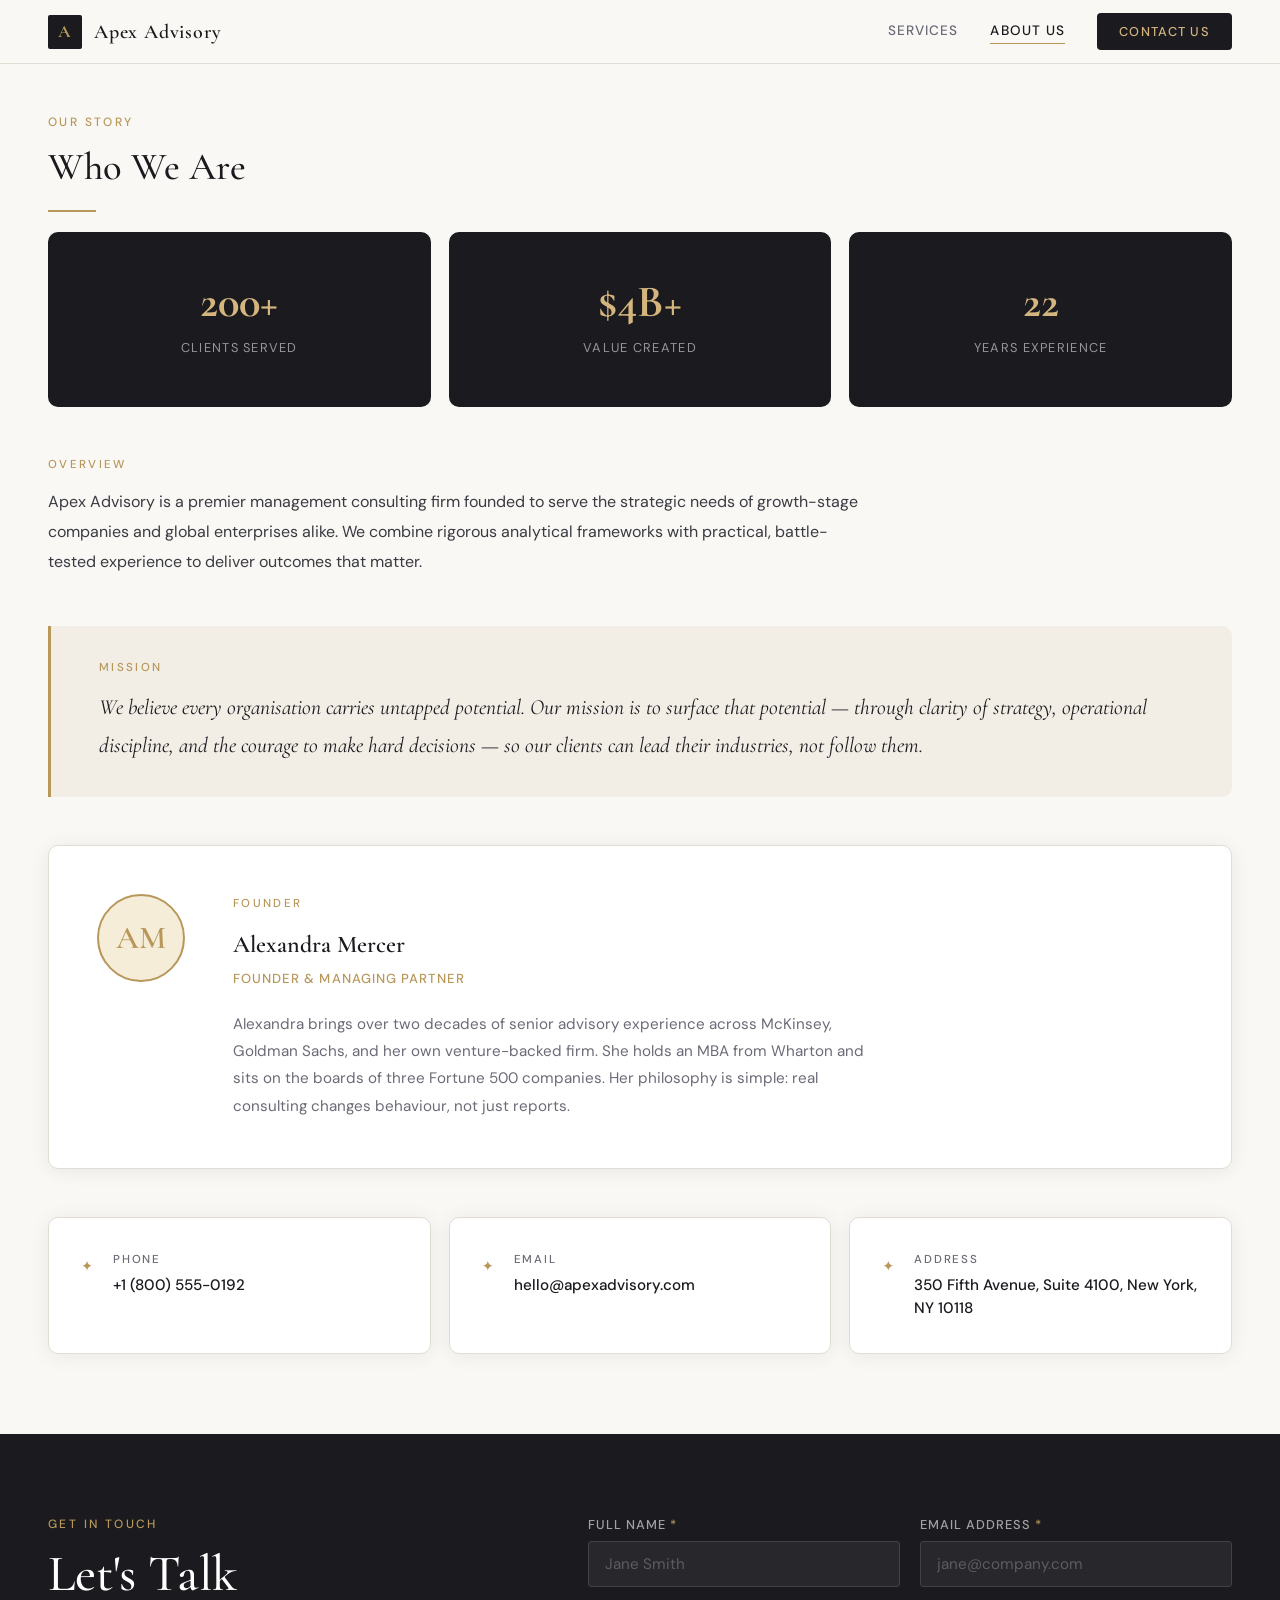
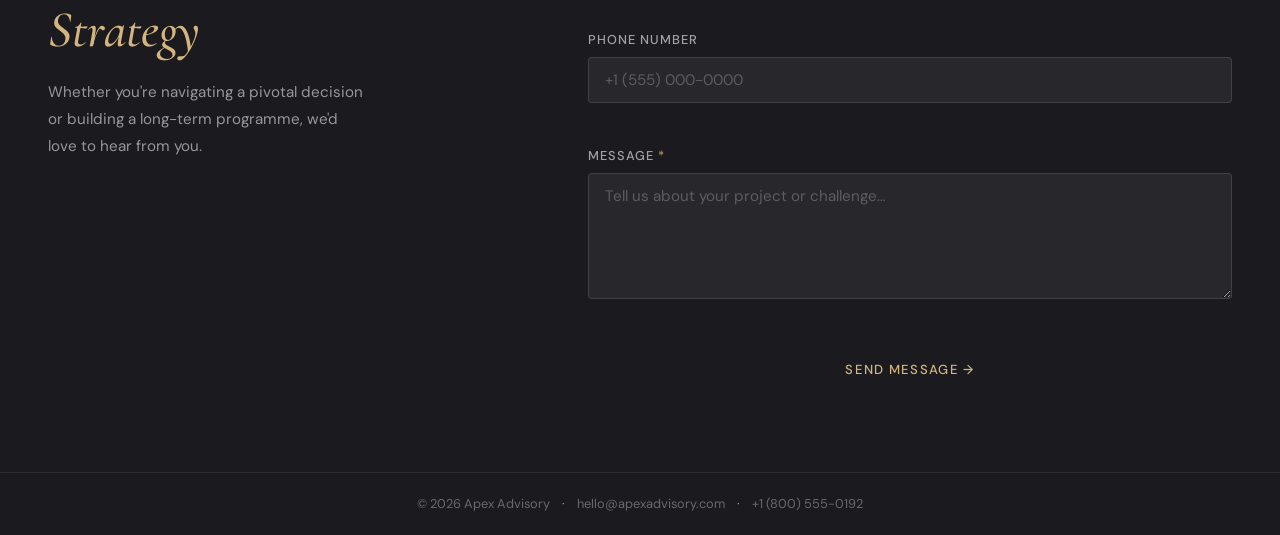
==== about.html @ 6c5d2c7d "Add files via upload" ====
<!DOCTYPE html>
<html lang="en">
<head>
  <meta charset="UTF-8" />
  <meta name="viewport" content="width=device-width, initial-scale=1.0" />
  <title>Apex Advisory — About Us</title>
  <link rel="stylesheet" href="styles.css" />
  <link rel="preconnect" href="https://fonts.googleapis.com" />
  <link href="https://fonts.googleapis.com/css2?family=Cormorant+Garamond:wght@400;500;600;700&family=DM+Sans:wght@300;400;500&display=swap" rel="stylesheet" />
</head>
<body class="page-about">

  <!-- ============================================================
       EDITABLE CONFIG — Keep in sync with index.html config
       ============================================================ -->
  <script>
    const CONFIG = {
      companyName:  "Apex Advisory",
      tagline:      "Strategic Counsel for Ambitious Leaders",
      phone:        "+1 (800) 555-0192",
      email:        "hello@apexadvisory.com",
      address:      "350 Fifth Avenue, Suite 4100, New York, NY 10118",

      about: {
        overviewTitle:   "Who We Are",
        overviewText:    "Apex Advisory is a premier management consulting firm founded to serve the strategic needs of growth-stage companies and global enterprises alike. We combine rigorous analytical frameworks with practical, battle-tested experience to deliver outcomes that matter.",

        missionTitle:    "Our Mission",
        missionText:     "We believe every organisation carries untapped potential. Our mission is to surface that potential — through clarity of strategy, operational discipline, and the courage to make hard decisions — so our clients can lead their industries, not follow them.",

        founderName:     "Alexandra Mercer",
        founderTitle:    "Founder & Managing Partner",
        founderBio:      "Alexandra brings over two decades of senior advisory experience across McKinsey, Goldman Sachs, and her own venture-backed firm. She holds an MBA from Wharton and sits on the boards of three Fortune 500 companies. Her philosophy is simple: real consulting changes behaviour, not just reports.",

        stat1: { value: "200+", label: "Clients Served" },
        stat2: { value: "$4B+", label: "Value Created" },
        stat3: { value: "22",   label: "Years Experience" }
      }
    };
  </script>
  <!-- ============================================================ -->

  <!-- HEADER / NAV -->
  <header class="site-header">
    <div class="header-inner">
      <div class="logo">
        <span class="logo-mark">A</span>
        <span class="logo-name" id="companyName"></span>
      </div>
      <nav class="main-nav">
        <a href="index.html" class="nav-link">Services</a>
        <a href="about.html" class="nav-link active">About Us</a>
        <a href="#contact" class="nav-cta">Contact Us</a>
      </nav>
    </div>
  </header>

  <!-- PAGE HERO -->
  <section class="page-hero">
    <p class="hero-eyebrow">Our Story</p>
    <h1 class="page-hero-headline" id="overviewTitle"></h1>
    <div class="hero-rule"></div>
  </section>

  <!-- OVERVIEW -->
  <section class="about-section">
    <div class="about-inner">

      <!-- Stats Row -->
      <div class="stats-row">
        <div class="stat-card" id="stat1"></div>
        <div class="stat-card" id="stat2"></div>
        <div class="stat-card" id="stat3"></div>
      </div>

      <!-- Overview Text -->
      <div class="about-text-block">
        <p class="section-label">Overview</p>
        <p class="about-body" id="overviewText"></p>
      </div>

      <!-- Mission -->
      <div class="about-text-block mission-block">
        <p class="section-label">Mission</p>
        <blockquote class="mission-quote" id="missionText"></blockquote>
      </div>

      <!-- Founder Card -->
      <div class="founder-card">
        <div class="founder-avatar">
          <span id="founderInitial"></span>
        </div>
        <div class="founder-info">
          <p class="section-label">Founder</p>
          <h3 class="founder-name" id="founderName"></h3>
          <p class="founder-title" id="founderTitle"></p>
          <p class="founder-bio" id="founderBio"></p>
        </div>
      </div>

      <!-- Contact Details -->
      <div class="contact-details-row">
        <div class="contact-detail-item">
          <span class="cd-icon">✦</span>
          <div>
            <p class="cd-label">Phone</p>
            <p class="cd-value" id="detailPhone"></p>
          </div>
        </div>
        <div class="contact-detail-item">
          <span class="cd-icon">✦</span>
          <div>
            <p class="cd-label">Email</p>
            <p class="cd-value" id="detailEmail"></p>
          </div>
        </div>
        <div class="contact-detail-item">
          <span class="cd-icon">✦</span>
          <div>
            <p class="cd-label">Address</p>
            <p class="cd-value" id="detailAddress"></p>
          </div>
        </div>
      </div>

    </div>
  </section>

  <!-- CONTACT FORM -->
  <section class="contact-section" id="contact">
    <div class="contact-inner">
      <div class="contact-left">
        <p class="hero-eyebrow">Get in Touch</p>
        <h2 class="contact-heading">Let's Talk<br /><em>Strategy</em></h2>
        <p class="contact-subtext">Whether you're navigating a pivotal decision or building a long-term programme, we'd love to hear from you.</p>
      </div>

      <div class="contact-right">
        <!-- Success message (hidden until form submit) -->
        <div class="form-success" id="formSuccess" aria-live="polite">
          <span class="success-icon">✓</span>
          <h3>Message Received</h3>
          <p>Thank you for reaching out. A member of our team will be in touch within one business day.</p>
        </div>

        <!-- Contact Form -->
        <form class="contact-form" id="contactForm" novalidate>
          <div class="form-row">
            <div class="form-group">
              <label for="fname">Full Name <span class="req">*</span></label>
              <input type="text" id="fname" name="name" placeholder="Jane Smith" autocomplete="name" />
              <span class="field-error" id="err-name"></span>
            </div>
            <div class="form-group">
              <label for="femail">Email Address <span class="req">*</span></label>
              <input type="email" id="femail" name="email" placeholder="jane@company.com" autocomplete="email" />
              <span class="field-error" id="err-email"></span>
            </div>
          </div>
          <div class="form-group">
            <label for="fphone">Phone Number</label>
            <input type="tel" id="fphone" name="phone" placeholder="+1 (555) 000-0000" autocomplete="tel" />
            <span class="field-error" id="err-phone"></span>
          </div>
          <div class="form-group">
            <label for="fmessage">Message <span class="req">*</span></label>
            <textarea id="fmessage" name="message" rows="5" placeholder="Tell us about your project or challenge…"></textarea>
            <span class="field-error" id="err-message"></span>
          </div>
          <button type="submit" class="btn-primary btn-full">Send Message →</button>
        </form>
      </div>
    </div>
  </section>

  <!-- FOOTER BAR -->
  <footer class="site-footer">
    <span id="footerName"></span>
    <span class="footer-sep">·</span>
    <a id="footerEmail" href=""></a>
    <span class="footer-sep">·</span>
    <span id="footerPhone"></span>
  </footer>

  <script src="script.js"></script>
</body>
</html>
---- styles.css ----
/* ================================================================
   APEX ADVISORY — styles.css
   Aesthetic: Refined Luxury / Editorial Consulting
   Fonts: Cormorant Garamond (display) + DM Sans (body)
   ================================================================ */

/* ---------------------------------------------------------------
   1. CSS CUSTOM PROPERTIES (Design Tokens)
   --------------------------------------------------------------- */
:root {
  /* Palette */
  --ink:        #1a1a1f;
  --ink-mid:    #3a3a42;
  --ink-soft:   #6b6b78;
  --gold:       #b8975a;
  --gold-light: #d4b57e;
  --gold-pale:  #f5edd8;
  --cream:      #faf8f4;
  --white:      #ffffff;
  --rule:       #e2ddd4;
  --surface:    #f2ede5;

  /* Typography */
  --font-display: 'Cormorant Garamond', Georgia, serif;
  --font-body:    'DM Sans', system-ui, sans-serif;

  /* Spacing */
  --sp-xs:  0.375rem;
  --sp-sm:  0.75rem;
  --sp-md:  1.25rem;
  --sp-lg:  2rem;
  --sp-xl:  3rem;
  --sp-2xl: 5rem;

  /* Layout */
  --max-width: 1320px;
  --header-h:  64px;
  --radius:    4px;
  --radius-lg: 10px;

  /* Shadows */
  --shadow-card: 0 2px 20px rgba(26,26,31,0.07);
  --shadow-hover: 0 8px 40px rgba(26,26,31,0.14);

  /* Transitions */
  --ease: cubic-bezier(0.25, 0.46, 0.45, 0.94);
}

/* ---------------------------------------------------------------
   2. RESET & BASE
   --------------------------------------------------------------- */
*, *::before, *::after { box-sizing: border-box; margin: 0; padding: 0; }

html {
  scroll-behavior: smooth;
  -webkit-font-smoothing: antialiased;
}

body {
  font-family: var(--font-body);
  font-size: 15px;
  line-height: 1.7;
  color: var(--ink);
  background: var(--cream);
  min-height: 100vh;
}

a { text-decoration: none; color: inherit; }
img { max-width: 100%; display: block; }

/* ---------------------------------------------------------------
   3. HEADER & NAVIGATION
   --------------------------------------------------------------- */
.site-header {
  position: sticky;
  top: 0;
  z-index: 100;
  height: var(--header-h);
  background: rgba(250, 248, 244, 0.92);
  backdrop-filter: blur(12px);
  -webkit-backdrop-filter: blur(12px);
  border-bottom: 1px solid var(--rule);
}

.header-inner {
  max-width: var(--max-width);
  margin: 0 auto;
  padding: 0 var(--sp-xl);
  height: 100%;
  display: flex;
  align-items: center;
  justify-content: space-between;
}

/* Logo */
.logo {
  display: flex;
  align-items: center;
  gap: var(--sp-sm);
  cursor: default;
  user-select: none;
}

.logo-mark {
  display: grid;
  place-items: center;
  width: 34px;
  height: 34px;
  background: var(--ink);
  color: var(--gold);
  font-family: var(--font-display);
  font-size: 1.1rem;
  font-weight: 700;
  letter-spacing: 0.02em;
  border-radius: 2px;
  flex-shrink: 0;
}

.logo-name {
  font-family: var(--font-display);
  font-size: 1.25rem;
  font-weight: 600;
  letter-spacing: 0.04em;
  color: var(--ink);
}

/* Nav */
.main-nav {
  display: flex;
  align-items: center;
  gap: var(--sp-lg);
}

.nav-link {
  font-size: 0.85rem;
  font-weight: 500;
  letter-spacing: 0.08em;
  text-transform: uppercase;
  color: var(--ink-soft);
  position: relative;
  padding-bottom: 2px;
  transition: color 0.2s var(--ease);
}

.nav-link::after {
  content: '';
  position: absolute;
  bottom: 0; left: 0;
  width: 0; height: 1px;
  background: var(--gold);
  transition: width 0.25s var(--ease);
}

.nav-link:hover,
.nav-link.active {
  color: var(--ink);
}

.nav-link:hover::after,
.nav-link.active::after {
  width: 100%;
}

.nav-cta {
  display: inline-block;
  padding: 8px 22px;
  background: var(--ink);
  color: var(--gold-light);
  font-size: 0.8rem;
  font-weight: 500;
  letter-spacing: 0.1em;
  text-transform: uppercase;
  border-radius: var(--radius);
  transition: background 0.2s var(--ease), color 0.2s var(--ease);
}

.nav-cta:hover {
  background: var(--gold);
  color: var(--ink);
}

/* ---------------------------------------------------------------
   4. HERO STRIP (both pages)
   --------------------------------------------------------------- */
.hero-strip,
.page-hero {
  max-width: var(--max-width);
  margin: 0 auto;
  padding: var(--sp-xl) var(--sp-xl) var(--sp-md);
}

.hero-eyebrow {
  font-size: 0.75rem;
  font-weight: 500;
  letter-spacing: 0.2em;
  text-transform: uppercase;
  color: var(--gold);
  margin-bottom: var(--sp-sm);
}

.hero-headline,
.page-hero-headline {
  font-family: var(--font-display);
  font-size: clamp(1.8rem, 3vw, 2.8rem);
  font-weight: 500;
  line-height: 1.2;
  color: var(--ink);
  max-width: 660px;
}

.hero-rule {
  width: 48px;
  height: 2px;
  background: var(--gold);
  margin-top: var(--sp-md);
}

/* ---------------------------------------------------------------
   5. SERVICES GRID (index.html)
   --------------------------------------------------------------- */
.services-section {
  max-width: var(--max-width);
  margin: 0 auto;
  padding: 0 var(--sp-xl) var(--sp-xl);
}

.services-grid {
  display: grid;
  grid-template-columns: repeat(3, 1fr);
  gap: 18px;
}

/* Service Card */
.service-card {
  background: var(--white);
  border: 1px solid var(--rule);
  border-radius: var(--radius-lg);
  padding: var(--sp-lg) var(--sp-lg) var(--sp-md);
  display: flex;
  flex-direction: column;
  gap: var(--sp-sm);
  box-shadow: var(--shadow-card);
  transition: transform 0.28s var(--ease), box-shadow 0.28s var(--ease), border-color 0.28s var(--ease);
  position: relative;
  overflow: hidden;
}

/* Gold left accent line */
.service-card::before {
  content: '';
  position: absolute;
  left: 0; top: 0; bottom: 0;
  width: 3px;
  background: var(--gold);
  transform: scaleY(0);
  transform-origin: bottom;
  transition: transform 0.3s var(--ease);
  border-radius: var(--radius-lg) 0 0 var(--radius-lg);
}

.service-card:hover {
  transform: translateY(-4px);
  box-shadow: var(--shadow-hover);
  border-color: var(--gold-pale);
}

.service-card:hover::before {
  transform: scaleY(1);
}

.card-number {
  font-size: 0.7rem;
  font-weight: 500;
  letter-spacing: 0.15em;
  color: var(--gold);
  text-transform: uppercase;
}

.card-title {
  font-family: var(--font-display);
  font-size: 1.3rem;
  font-weight: 600;
  color: var(--ink);
  line-height: 1.3;
}

.card-desc {
  font-size: 0.875rem;
  color: var(--ink-soft);
  line-height: 1.65;
  flex: 1;
}

.card-price {
  font-family: var(--font-display);
  font-size: 1rem;
  font-weight: 600;
  color: var(--gold);
  letter-spacing: 0.02em;
  padding-top: var(--sp-xs);
  border-top: 1px solid var(--rule);
}

.btn-primary {
  display: inline-block;
  padding: 10px 22px;
  background: var(--ink);
  color: var(--gold-light);
  font-family: var(--font-body);
  font-size: 0.78rem;
  font-weight: 500;
  letter-spacing: 0.1em;
  text-transform: uppercase;
  border: none;
  border-radius: var(--radius);
  cursor: pointer;
  transition: background 0.2s var(--ease), color 0.2s var(--ease), transform 0.15s;
  align-self: flex-start;
  margin-top: var(--sp-xs);
  text-align: center;
}

.btn-primary:hover {
  background: var(--gold);
  color: var(--ink);
}

.btn-primary:active {
  transform: scale(0.98);
}

.btn-full {
  align-self: stretch;
  width: 100%;
  padding: 14px 22px;
  font-size: 0.82rem;
}

/* ---------------------------------------------------------------
   6. ABOUT PAGE — Stats Row
   --------------------------------------------------------------- */
.about-section {
  max-width: var(--max-width);
  margin: 0 auto;
  padding: 0 var(--sp-xl) var(--sp-2xl);
}

.about-inner {
  display: flex;
  flex-direction: column;
  gap: var(--sp-xl);
}

.stats-row {
  display: grid;
  grid-template-columns: repeat(3, 1fr);
  gap: 18px;
}

.stat-card {
  background: var(--ink);
  color: var(--white);
  border-radius: var(--radius-lg);
  padding: var(--sp-xl) var(--sp-lg);
  text-align: center;
}

.stat-value {
  font-family: var(--font-display);
  font-size: 2.8rem;
  font-weight: 700;
  color: var(--gold-light);
  line-height: 1;
  display: block;
}

.stat-label {
  font-size: 0.8rem;
  font-weight: 400;
  letter-spacing: 0.1em;
  text-transform: uppercase;
  color: rgba(255,255,255,0.55);
  margin-top: var(--sp-sm);
  display: block;
}

/* ---------------------------------------------------------------
   7. ABOUT PAGE — Text Blocks
   --------------------------------------------------------------- */
.section-label {
  font-size: 0.72rem;
  font-weight: 500;
  letter-spacing: 0.2em;
  text-transform: uppercase;
  color: var(--gold);
  margin-bottom: var(--sp-sm);
}

.about-text-block {
  max-width: 820px;
}

.about-body {
  font-size: 1rem;
  color: var(--ink-mid);
  line-height: 1.9;
}

.mission-block {
  background: var(--surface);
  border-left: 3px solid var(--gold);
  padding: var(--sp-lg) var(--sp-xl);
  border-radius: 0 var(--radius-lg) var(--radius-lg) 0;
  max-width: 100%;
}

.mission-quote {
  font-family: var(--font-display);
  font-size: 1.35rem;
  font-weight: 400;
  font-style: italic;
  color: var(--ink);
  line-height: 1.75;
}

/* ---------------------------------------------------------------
   8. FOUNDER CARD
   --------------------------------------------------------------- */
.founder-card {
  display: flex;
  gap: var(--sp-xl);
  align-items: flex-start;
  background: var(--white);
  border: 1px solid var(--rule);
  border-radius: var(--radius-lg);
  padding: var(--sp-xl);
  box-shadow: var(--shadow-card);
}

.founder-avatar {
  flex-shrink: 0;
  width: 88px;
  height: 88px;
  background: var(--gold-pale);
  border: 2px solid var(--gold);
  border-radius: 50%;
  display: grid;
  place-items: center;
  font-family: var(--font-display);
  font-size: 2rem;
  font-weight: 600;
  color: var(--gold);
}

.founder-name {
  font-family: var(--font-display);
  font-size: 1.5rem;
  font-weight: 600;
  color: var(--ink);
  margin-bottom: 2px;
}

.founder-title {
  font-size: 0.82rem;
  font-weight: 500;
  letter-spacing: 0.08em;
  text-transform: uppercase;
  color: var(--gold);
  margin-bottom: var(--sp-md);
}

.founder-bio {
  font-size: 0.95rem;
  color: var(--ink-soft);
  line-height: 1.8;
  max-width: 640px;
}

/* ---------------------------------------------------------------
   9. CONTACT DETAILS ROW
   --------------------------------------------------------------- */
.contact-details-row {
  display: grid;
  grid-template-columns: repeat(3, 1fr);
  gap: 18px;
}

.contact-detail-item {
  display: flex;
  align-items: flex-start;
  gap: var(--sp-md);
  background: var(--white);
  border: 1px solid var(--rule);
  border-radius: var(--radius-lg);
  padding: var(--sp-lg);
  box-shadow: var(--shadow-card);
}

.cd-icon {
  font-size: 0.9rem;
  color: var(--gold);
  margin-top: 4px;
  flex-shrink: 0;
}

.cd-label {
  font-size: 0.72rem;
  font-weight: 500;
  letter-spacing: 0.15em;
  text-transform: uppercase;
  color: var(--ink-soft);
  margin-bottom: 4px;
}

.cd-value {
  font-size: 0.95rem;
  font-weight: 500;
  color: var(--ink);
  line-height: 1.55;
}

/* ---------------------------------------------------------------
   10. CONTACT FORM SECTION
   --------------------------------------------------------------- */
.contact-section {
  background: var(--ink);
  padding: var(--sp-2xl) 0;
}

.contact-inner {
  max-width: var(--max-width);
  margin: 0 auto;
  padding: 0 var(--sp-xl);
  display: grid;
  grid-template-columns: 1fr 1.4fr;
  gap: var(--sp-2xl);
  align-items: start;
}

/* Left column */
.contact-left .hero-eyebrow {
  color: var(--gold);
}

.contact-heading {
  font-family: var(--font-display);
  font-size: clamp(2.2rem, 4vw, 3.5rem);
  font-weight: 500;
  color: var(--white);
  line-height: 1.1;
  margin: var(--sp-sm) 0 var(--sp-md);
}

.contact-heading em {
  color: var(--gold-light);
  font-style: italic;
}

.contact-subtext {
  font-size: 0.95rem;
  color: rgba(255,255,255,0.55);
  line-height: 1.8;
  max-width: 320px;
}

/* Form */
.contact-form {
  display: flex;
  flex-direction: column;
  gap: var(--sp-md);
}

.form-row {
  display: grid;
  grid-template-columns: 1fr 1fr;
  gap: var(--sp-md);
}

.form-group {
  display: flex;
  flex-direction: column;
  gap: 6px;
}

.form-group label {
  font-size: 0.8rem;
  font-weight: 500;
  letter-spacing: 0.08em;
  text-transform: uppercase;
  color: rgba(255,255,255,0.6);
}

.req { color: var(--gold); }

.form-group input,
.form-group textarea {
  background: rgba(255,255,255,0.06);
  border: 1px solid rgba(255,255,255,0.12);
  border-radius: var(--radius);
  padding: 12px 16px;
  color: var(--white);
  font-family: var(--font-body);
  font-size: 0.95rem;
  transition: border-color 0.2s var(--ease), background 0.2s;
  outline: none;
  resize: vertical;
}

.form-group input::placeholder,
.form-group textarea::placeholder {
  color: rgba(255,255,255,0.25);
}

.form-group input:focus,
.form-group textarea:focus {
  border-color: var(--gold);
  background: rgba(255,255,255,0.09);
}

/* Validation error state */
.form-group input.invalid,
.form-group textarea.invalid {
  border-color: #e87065;
}

.field-error {
  font-size: 0.78rem;
  color: #e87065;
  min-height: 16px;
  display: block;
}

/* Success message */
.form-success {
  display: none;
  flex-direction: column;
  align-items: center;
  justify-content: center;
  text-align: center;
  background: rgba(184, 151, 90, 0.1);
  border: 1px solid var(--gold);
  border-radius: var(--radius-lg);
  padding: var(--sp-2xl) var(--sp-xl);
  color: var(--white);
  gap: var(--sp-sm);
  min-height: 320px;
}

.form-success.visible {
  display: flex;
  animation: fadeInUp 0.45s var(--ease) both;
}

.success-icon {
  display: grid;
  place-items: center;
  width: 56px;
  height: 56px;
  border-radius: 50%;
  background: var(--gold);
  color: var(--ink);
  font-size: 1.4rem;
  font-weight: 700;
  margin-bottom: var(--sp-sm);
}

.form-success h3 {
  font-family: var(--font-display);
  font-size: 1.6rem;
  font-weight: 600;
  color: var(--gold-light);
}

.form-success p {
  font-size: 0.9rem;
  color: rgba(255,255,255,0.6);
  max-width: 280px;
  line-height: 1.7;
}

/* ---------------------------------------------------------------
   11. FOOTER
   --------------------------------------------------------------- */
.site-footer {
  border-top: 1px solid var(--rule);
  padding: var(--sp-md) var(--sp-xl);
  display: flex;
  align-items: center;
  justify-content: center;
  gap: var(--sp-sm);
  font-size: 0.8rem;
  color: var(--ink-soft);
  background: var(--cream);
}

/* Dark footer on about page (follows contact section) */
.page-about .site-footer {
  background: var(--ink);
  border-color: rgba(255,255,255,0.08);
  color: rgba(255,255,255,0.35);
}

.page-about .site-footer a { color: rgba(255,255,255,0.35); }

.footer-sep { color: var(--gold); }

.site-footer a:hover { color: var(--gold); }

/* ---------------------------------------------------------------
   12. ANIMATIONS
   --------------------------------------------------------------- */
@keyframes fadeInUp {
  from { opacity: 0; transform: translateY(16px); }
  to   { opacity: 1; transform: translateY(0); }
}

.service-card {
  animation: fadeInUp 0.5s var(--ease) both;
}

/* Stagger cards */
.service-card:nth-child(1)  { animation-delay: 0.05s; }
.service-card:nth-child(2)  { animation-delay: 0.10s; }
.service-card:nth-child(3)  { animation-delay: 0.15s; }
.service-card:nth-child(4)  { animation-delay: 0.20s; }
.service-card:nth-child(5)  { animation-delay: 0.25s; }
.service-card:nth-child(6)  { animation-delay: 0.30s; }
.service-card:nth-child(7)  { animation-delay: 0.35s; }
.service-card:nth-child(8)  { animation-delay: 0.40s; }
.service-card:nth-child(9)  { animation-delay: 0.45s; }

/* ---------------------------------------------------------------
   13. RESPONSIVE
   --------------------------------------------------------------- */
@media (max-width: 1024px) {
  .services-grid { gap: 14px; }
  .service-card { padding: var(--sp-md); }
  .card-title { font-size: 1.15rem; }
}

@media (max-width: 900px) {
  .services-grid { grid-template-columns: 1fr 1fr; }
  .stats-row,
  .contact-details-row { grid-template-columns: 1fr 1fr; }
  .contact-inner { grid-template-columns: 1fr; gap: var(--sp-xl); }
  .contact-subtext { max-width: 100%; }
}

@media (max-width: 640px) {
  :root { --sp-xl: 1.5rem; }

  .header-inner { padding: 0 var(--sp-md); }
  .logo-name { display: none; }

  .main-nav { gap: var(--sp-md); }
  .nav-link { font-size: 0.78rem; }

  .hero-strip,
  .page-hero,
  .services-section,
  .about-section { padding-left: var(--sp-md); padding-right: var(--sp-md); }

  .services-grid { grid-template-columns: 1fr; }
  .stats-row,
  .contact-details-row { grid-template-columns: 1fr; }

  .form-row { grid-template-columns: 1fr; }

  .founder-card { flex-direction: column; }

  .contact-inner { padding-left: var(--sp-md); padding-right: var(--sp-md); }
}
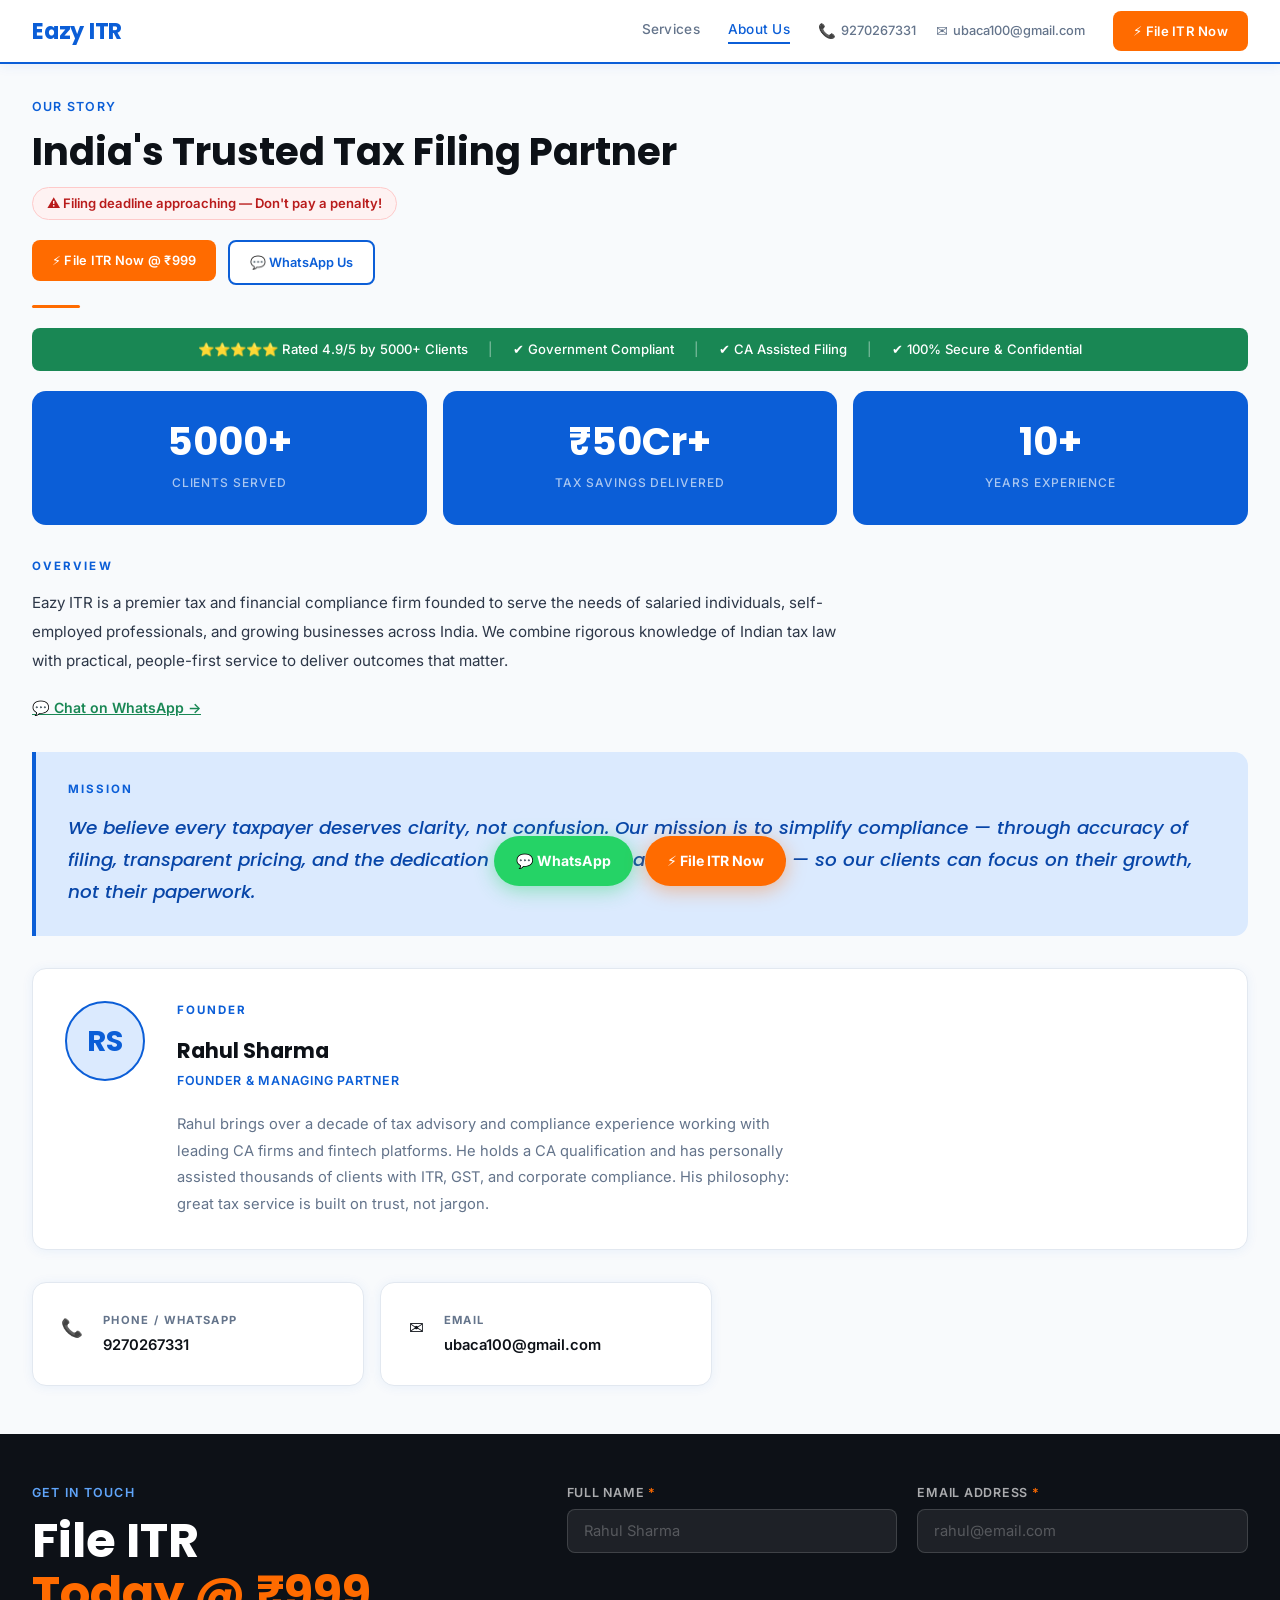
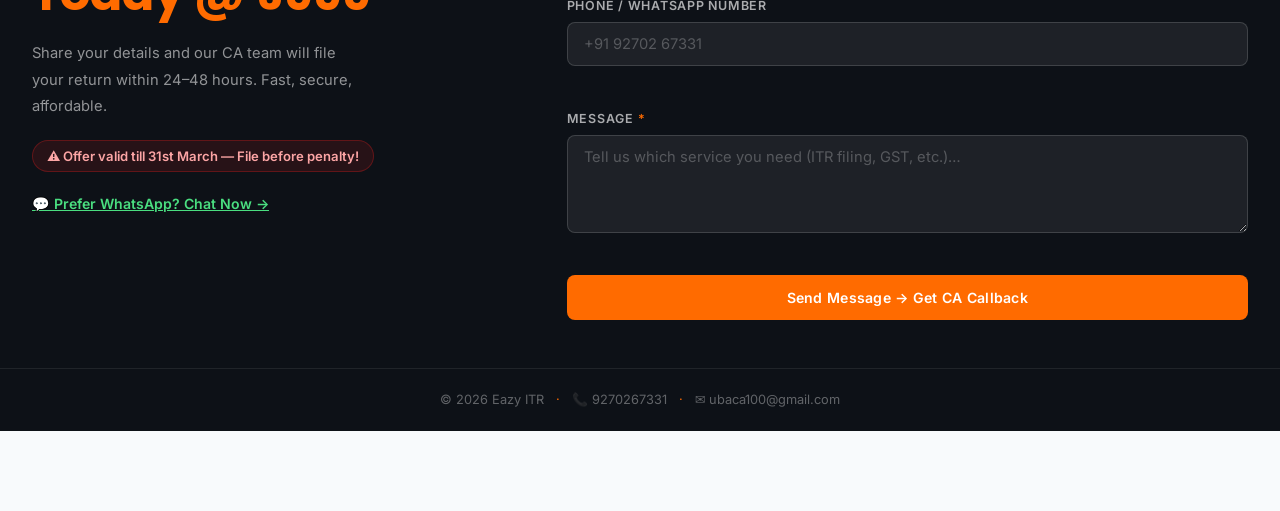
==== commit ab30cf6b: "Add files via upload" ====
--- a/about.html
+++ b/about.html
@@ -3,89 +3,127 @@
 <head>
   <meta charset="UTF-8" />
   <meta name="viewport" content="width=device-width, initial-scale=1.0" />
-  <title>Apex Advisory — About Us</title>
+  <title>About Us | Eazy ITR – CA Assisted ITR Filing India ₹999</title>
+  <meta name="description" content="Eazy ITR is India's trusted CA-assisted tax service. 5000+ clients served, ₹50Cr+ in tax savings. Affordable, fast, and 100% secure ITR filing starting at ₹999." />
+  <link rel="preload" href="https://fonts.googleapis.com/css2?family=Poppins:wght@400;500;600;700&family=Inter:wght@400;500&display=swap" as="style" />
   <link rel="stylesheet" href="styles.css" />
   <link rel="preconnect" href="https://fonts.googleapis.com" />
-  <link href="https://fonts.googleapis.com/css2?family=Cormorant+Garamond:wght@400;500;600;700&family=DM+Sans:wght@300;400;500&display=swap" rel="stylesheet" />
+  <link href="https://fonts.googleapis.com/css2?family=Poppins:wght@400;500;600;700&family=Inter:wght@400;500&display=swap" rel="stylesheet" />
+  <script type="application/ld+json">
+  {
+    "@context": "https://schema.org",
+    "@type": "ProfessionalService",
+    "name": "Eazy ITR",
+    "description": "Online ITR filing and CA-assisted tax services across India",
+    "areaServed": "India",
+    "priceRange": "₹999",
+    "telephone": "+919270267331",
+    "email": "ubaca100@gmail.com"
+  }
+  </script>
 </head>
 <body class="page-about">
 
-  <!-- ============================================================
-       EDITABLE CONFIG — Keep in sync with index.html config
-       ============================================================ -->
   <script>
     const CONFIG = {
-      companyName:  "Apex Advisory",
-      tagline:      "Strategic Counsel for Ambitious Leaders",
-      phone:        "+1 (800) 555-0192",
-      email:        "hello@apexadvisory.com",
-      address:      "350 Fifth Avenue, Suite 4100, New York, NY 10118",
+      companyName: "Eazy ITR",
+      tagline:     "File Your ITR Online in India – ₹999 Only",
+      phone:       "9270267331",
+      email:       "ubaca100@gmail.com",
 
       about: {
-        overviewTitle:   "Who We Are",
-        overviewText:    "Apex Advisory is a premier management consulting firm founded to serve the strategic needs of growth-stage companies and global enterprises alike. We combine rigorous analytical frameworks with practical, battle-tested experience to deliver outcomes that matter.",
-
-        missionTitle:    "Our Mission",
-        missionText:     "We believe every organisation carries untapped potential. Our mission is to surface that potential — through clarity of strategy, operational discipline, and the courage to make hard decisions — so our clients can lead their industries, not follow them.",
-
-        founderName:     "Alexandra Mercer",
-        founderTitle:    "Founder & Managing Partner",
-        founderBio:      "Alexandra brings over two decades of senior advisory experience across McKinsey, Goldman Sachs, and her own venture-backed firm. She holds an MBA from Wharton and sits on the boards of three Fortune 500 companies. Her philosophy is simple: real consulting changes behaviour, not just reports.",
-
-        stat1: { value: "200+", label: "Clients Served" },
-        stat2: { value: "$4B+", label: "Value Created" },
-        stat3: { value: "22",   label: "Years Experience" }
+        overviewTitle: "India's Trusted Tax Filing Partner",
+        overviewText:  "Eazy ITR is a premier tax and financial compliance firm founded to serve the needs of salaried individuals, self-employed professionals, and growing businesses across India. We combine rigorous knowledge of Indian tax law with practical, people-first service to deliver outcomes that matter.",
+
+        missionTitle: "Our Mission",
+        missionText:  "We believe every taxpayer deserves clarity, not confusion. Our mission is to simplify compliance — through accuracy of filing, transparent pricing, and the dedication to make tax season stress-free — so our clients can focus on their growth, not their paperwork.",
+
+        founderName:  "Rahul Sharma",
+        founderTitle: "Founder & Managing Partner",
+        founderBio:   "Rahul brings over a decade of tax advisory and compliance experience working with leading CA firms and fintech platforms. He holds a CA qualification and has personally assisted thousands of clients with ITR, GST, and corporate compliance. His philosophy: great tax service is built on trust, not jargon.",
+
+        stat1: { value: "5000+", label: "Clients Served" },
+        stat2: { value: "₹50Cr+", label: "Tax Savings Delivered" },
+        stat3: { value: "10+",   label: "Years Experience" }
       }
     };
   </script>
-  <!-- ============================================================ -->
-
-  <!-- HEADER / NAV -->
+
+  <!-- MOBILE NAV OVERLAY -->
+  <div class="mobile-nav-overlay" id="mobileNavOverlay">
+    <div class="mobile-nav-panel">
+      <button class="mobile-nav-close" id="mobileNavClose" aria-label="Close menu">✕</button>
+      <a href="index.html" class="mobile-nav-link">Services</a>
+      <a href="about.html" class="mobile-nav-link active">About Us</a>
+      <a href="https://wa.me/919270267331" class="mobile-nav-link green">💬 WhatsApp Us</a>
+      <a href="#contact" class="mobile-nav-link highlight">⚡ File ITR Now</a>
+    </div>
+  </div>
+
   <header class="site-header">
     <div class="header-inner">
       <div class="logo">
-        <span class="logo-mark">A</span>
         <span class="logo-name" id="companyName"></span>
       </div>
       <nav class="main-nav">
         <a href="index.html" class="nav-link">Services</a>
         <a href="about.html" class="nav-link active">About Us</a>
-        <a href="#contact" class="nav-cta">Contact Us</a>
+        <div class="header-contact">
+          <a class="header-contact-item" id="headerPhone" href=""></a>
+          <a class="header-contact-item" id="headerEmail" href=""></a>
+        </div>
+        <a href="#contact" class="nav-cta" aria-label="Contact Us">⚡ File ITR Now</a>
       </nav>
+      <button class="hamburger" id="hamburger" aria-label="Open menu">
+        <span></span><span></span><span></span>
+      </button>
     </div>
   </header>
 
-  <!-- PAGE HERO -->
   <section class="page-hero">
     <p class="hero-eyebrow">Our Story</p>
     <h1 class="page-hero-headline" id="overviewTitle"></h1>
+    <p class="urgency">⚠️ Filing deadline approaching — Don't pay a penalty!</p>
+    <div class="hero-cta">
+      <a href="#contact" class="btn-primary" aria-label="File ITR Now">⚡ File ITR Now @ ₹999</a>
+      <a href="https://wa.me/919270267331" class="btn-secondary" aria-label="Chat on WhatsApp">💬 WhatsApp Us</a>
+    </div>
     <div class="hero-rule"></div>
   </section>
 
-  <!-- OVERVIEW -->
+  <!-- TRUST PROOF STRIP -->
+  <section class="trust-proof" aria-label="Trust signals">
+    <div class="trust-proof-inner">
+      <span>⭐⭐⭐⭐⭐ Rated 4.9/5 by 5000+ Clients</span>
+      <span class="tp-sep">|</span>
+      <span>✔ Government Compliant</span>
+      <span class="tp-sep">|</span>
+      <span>✔ CA Assisted Filing</span>
+      <span class="tp-sep">|</span>
+      <span>✔ 100% Secure & Confidential</span>
+    </div>
+  </section>
+
   <section class="about-section">
     <div class="about-inner">
 
-      <!-- Stats Row -->
       <div class="stats-row">
         <div class="stat-card" id="stat1"></div>
         <div class="stat-card" id="stat2"></div>
         <div class="stat-card" id="stat3"></div>
       </div>
 
-      <!-- Overview Text -->
       <div class="about-text-block">
         <p class="section-label">Overview</p>
         <p class="about-body" id="overviewText"></p>
-      </div>
-
-      <!-- Mission -->
+        <a href="https://wa.me/919270267331" class="whatsapp-inline" aria-label="Chat on WhatsApp">💬 Chat on WhatsApp →</a>
+      </div>
+
       <div class="about-text-block mission-block">
         <p class="section-label">Mission</p>
         <blockquote class="mission-quote" id="missionText"></blockquote>
       </div>
 
-      <!-- Founder Card -->
       <div class="founder-card">
         <div class="founder-avatar">
           <span id="founderInitial"></span>
@@ -98,89 +136,88 @@
         </div>
       </div>
 
-      <!-- Contact Details -->
       <div class="contact-details-row">
         <div class="contact-detail-item">
-          <span class="cd-icon">✦</span>
+          <span class="cd-icon">📞</span>
           <div>
-            <p class="cd-label">Phone</p>
+            <p class="cd-label">Phone / WhatsApp</p>
             <p class="cd-value" id="detailPhone"></p>
           </div>
         </div>
         <div class="contact-detail-item">
-          <span class="cd-icon">✦</span>
+          <span class="cd-icon">✉️</span>
           <div>
             <p class="cd-label">Email</p>
             <p class="cd-value" id="detailEmail"></p>
           </div>
         </div>
-        <div class="contact-detail-item">
-          <span class="cd-icon">✦</span>
-          <div>
-            <p class="cd-label">Address</p>
-            <p class="cd-value" id="detailAddress"></p>
-          </div>
-        </div>
-      </div>
-
-    </div>
-  </section>
-
-  <!-- CONTACT FORM -->
+      </div>
+
+    </div>
+  </section>
+
   <section class="contact-section" id="contact">
     <div class="contact-inner">
       <div class="contact-left">
         <p class="hero-eyebrow">Get in Touch</p>
-        <h2 class="contact-heading">Let's Talk<br /><em>Strategy</em></h2>
-        <p class="contact-subtext">Whether you're navigating a pivotal decision or building a long-term programme, we'd love to hear from you.</p>
+        <h2 class="contact-heading">File ITR<br /><em>Today @ ₹999</em></h2>
+        <p class="contact-subtext">Share your details and our CA team will file your return within 24–48 hours. Fast, secure, affordable.</p>
+        <p class="urgency contact-urgency">⚠️ Offer valid till 31st March — File before penalty!</p>
+        <a href="https://wa.me/919270267331" class="whatsapp-cta-block" aria-label="Chat on WhatsApp">
+          💬 Prefer WhatsApp? Chat Now →
+        </a>
       </div>
 
       <div class="contact-right">
-        <!-- Success message (hidden until form submit) -->
         <div class="form-success" id="formSuccess" aria-live="polite">
           <span class="success-icon">✓</span>
-          <h3>Message Received</h3>
-          <p>Thank you for reaching out. A member of our team will be in touch within one business day.</p>
-        </div>
-
-        <!-- Contact Form -->
+          <h3>Message Received!</h3>
+          <p>Thank you for reaching out. Our CA team will contact you within one business day.</p>
+          <a href="https://wa.me/919270267331" class="cta-whatsapp" style="margin-top:1rem;" aria-label="Chat on WhatsApp">💬 Chat on WhatsApp for faster response</a>
+        </div>
+
         <form class="contact-form" id="contactForm" novalidate>
           <div class="form-row">
             <div class="form-group">
               <label for="fname">Full Name <span class="req">*</span></label>
-              <input type="text" id="fname" name="name" placeholder="Jane Smith" autocomplete="name" />
+              <input type="text" id="fname" name="name" placeholder="Rahul Sharma" autocomplete="name" />
               <span class="field-error" id="err-name"></span>
             </div>
             <div class="form-group">
               <label for="femail">Email Address <span class="req">*</span></label>
-              <input type="email" id="femail" name="email" placeholder="jane@company.com" autocomplete="email" />
+              <input type="email" id="femail" name="email" placeholder="rahul@email.com" autocomplete="email" />
               <span class="field-error" id="err-email"></span>
             </div>
           </div>
           <div class="form-group">
-            <label for="fphone">Phone Number</label>
-            <input type="tel" id="fphone" name="phone" placeholder="+1 (555) 000-0000" autocomplete="tel" />
+            <label for="fphone">Phone / WhatsApp Number</label>
+            <input type="tel" id="fphone" name="phone" placeholder="+91 92702 67331" autocomplete="tel" />
             <span class="field-error" id="err-phone"></span>
           </div>
           <div class="form-group">
             <label for="fmessage">Message <span class="req">*</span></label>
-            <textarea id="fmessage" name="message" rows="5" placeholder="Tell us about your project or challenge…"></textarea>
+            <textarea id="fmessage" name="message" rows="4" placeholder="Tell us which service you need (ITR filing, GST, etc.)…"></textarea>
             <span class="field-error" id="err-message"></span>
           </div>
-          <button type="submit" class="btn-primary btn-full">Send Message →</button>
+          <button type="submit" class="btn-primary btn-full" aria-label="Send Message">Send Message → Get CA Callback</button>
         </form>
       </div>
     </div>
   </section>
 
-  <!-- FOOTER BAR -->
   <footer class="site-footer">
     <span id="footerName"></span>
     <span class="footer-sep">·</span>
-    <a id="footerEmail" href=""></a>
+    <a class="footer-contact-link" id="footerPhone" href=""></a>
     <span class="footer-sep">·</span>
-    <span id="footerPhone"></span>
+    <a class="footer-contact-link" id="footerEmail" href=""></a>
   </footer>
+
+  <!-- STICKY CTA -->
+  <div class="sticky-cta">
+    <a href="https://wa.me/919270267331" class="cta-whatsapp" aria-label="Chat on WhatsApp">💬 WhatsApp</a>
+    <a href="#contact" class="cta-pay" aria-label="File ITR Now">⚡ File ITR Now</a>
+  </div>
 
   <script src="script.js"></script>
 </body>
--- a/styles.css
+++ b/styles.css
@@ -1,49 +1,49 @@
 /* ================================================================
-   APEX ADVISORY — styles.css
-   Aesthetic: Refined Luxury / Editorial Consulting
-   Fonts: Cormorant Garamond (display) + DM Sans (body)
+   EAZY ITR — styles.css
+   Aesthetic: Trust + Speed + Affordability (Indian Market)
+   Fonts: Poppins (display) + Inter (body)
    ================================================================ */
 
 /* ---------------------------------------------------------------
-   1. CSS CUSTOM PROPERTIES (Design Tokens)
+   1. CSS CUSTOM PROPERTIES
    --------------------------------------------------------------- */
 :root {
-  /* Palette */
-  --ink:        #1a1a1f;
-  --ink-mid:    #3a3a42;
-  --ink-soft:   #6b6b78;
-  --gold:       #b8975a;
-  --gold-light: #d4b57e;
-  --gold-pale:  #f5edd8;
-  --cream:      #faf8f4;
+  --ink:        #0d1117;
+  --ink-mid:    #2d3748;
+  --ink-soft:   #64748b;
+  --primary:    #0B5ED7;
+  --primary-dark: #0846a8;
+  --primary-light: #dbeafe;
+  --accent:     #FF6B00;
+  --accent-dark: #d45900;
+  --success:    #198754;
   --white:      #ffffff;
-  --rule:       #e2ddd4;
-  --surface:    #f2ede5;
-
-  /* Typography */
-  --font-display: 'Cormorant Garamond', Georgia, serif;
-  --font-body:    'DM Sans', system-ui, sans-serif;
-
-  /* Spacing */
+  --cream:      #f8fafc;
+  --surface:    #f1f5f9;
+  --rule:       #e2e8f0;
+  --gold:       #0B5ED7;
+  --gold-light: #60a5fa;
+
+  --font-display: 'Poppins', sans-serif;
+  --font-body:    'Inter', system-ui, sans-serif;
+
   --sp-xs:  0.375rem;
   --sp-sm:  0.75rem;
   --sp-md:  1.25rem;
-  --sp-lg:  2rem;
-  --sp-xl:  3rem;
-  --sp-2xl: 5rem;
-
-  /* Layout */
+  --sp-lg:  1.75rem;
+  --sp-xl:  2rem;
+  --sp-2xl: 3rem;
+
   --max-width: 1320px;
   --header-h:  64px;
-  --radius:    4px;
-  --radius-lg: 10px;
-
-  /* Shadows */
-  --shadow-card: 0 2px 20px rgba(26,26,31,0.07);
-  --shadow-hover: 0 8px 40px rgba(26,26,31,0.14);
-
-  /* Transitions */
+  --radius:    8px;
+  --radius-lg: 14px;
+
+  --shadow-card:  0 1px 12px rgba(11,94,215,0.07);
+  --shadow-hover: 0 8px 32px rgba(11,94,215,0.18);
+
   --ease: cubic-bezier(0.25, 0.46, 0.45, 0.94);
+  --transition: all 0.25s ease-in-out;
 }
 
 /* ---------------------------------------------------------------
@@ -51,10 +51,7 @@
    --------------------------------------------------------------- */
 *, *::before, *::after { box-sizing: border-box; margin: 0; padding: 0; }
 
-html {
-  scroll-behavior: smooth;
-  -webkit-font-smoothing: antialiased;
-}
+html { scroll-behavior: smooth; -webkit-font-smoothing: antialiased; }
 
 body {
   font-family: var(--font-body);
@@ -63,9 +60,10 @@
   color: var(--ink);
   background: var(--cream);
   min-height: 100vh;
-}
-
-a { text-decoration: none; color: inherit; }
+  padding-bottom: 80px; /* space for sticky CTA */
+}
+
+a { text-decoration: none; color: inherit; transition: var(--transition); }
 img { max-width: 100%; display: block; }
 
 /* ---------------------------------------------------------------
@@ -76,10 +74,11 @@
   top: 0;
   z-index: 100;
   height: var(--header-h);
-  background: rgba(250, 248, 244, 0.92);
+  background: rgba(255,255,255,0.97);
   backdrop-filter: blur(12px);
   -webkit-backdrop-filter: blur(12px);
-  border-bottom: 1px solid var(--rule);
+  border-bottom: 2px solid var(--primary);
+  box-shadow: 0 2px 12px rgba(11,94,215,0.08);
 }
 
 .header-inner {
@@ -90,52 +89,31 @@
   display: flex;
   align-items: center;
   justify-content: space-between;
-}
-
-/* Logo */
-.logo {
-  display: flex;
-  align-items: center;
-  gap: var(--sp-sm);
-  cursor: default;
-  user-select: none;
-}
-
-.logo-mark {
-  display: grid;
-  place-items: center;
-  width: 34px;
-  height: 34px;
-  background: var(--ink);
-  color: var(--gold);
-  font-family: var(--font-display);
-  font-size: 1.1rem;
-  font-weight: 700;
-  letter-spacing: 0.02em;
-  border-radius: 2px;
-  flex-shrink: 0;
-}
+  gap: var(--sp-md);
+}
+
+.logo { display: flex; align-items: center; cursor: default; user-select: none; }
 
 .logo-name {
   font-family: var(--font-display);
-  font-size: 1.25rem;
-  font-weight: 600;
-  letter-spacing: 0.04em;
-  color: var(--ink);
-}
-
-/* Nav */
+  font-size: 1.4rem;
+  font-weight: 700;
+  letter-spacing: -0.01em;
+  color: var(--primary);
+  white-space: nowrap;
+}
+
 .main-nav {
   display: flex;
   align-items: center;
   gap: var(--sp-lg);
+  flex-wrap: wrap;
 }
 
 .nav-link {
   font-size: 0.85rem;
   font-weight: 500;
-  letter-spacing: 0.08em;
-  text-transform: uppercase;
+  letter-spacing: 0.02em;
   color: var(--ink-soft);
   position: relative;
   padding-bottom: 2px;
@@ -146,41 +124,143 @@
   content: '';
   position: absolute;
   bottom: 0; left: 0;
-  width: 0; height: 1px;
-  background: var(--gold);
-  transition: width 0.25s var(--ease);
+  width: 0; height: 2px;
+  background: var(--primary);
+  transition: width 0.2s var(--ease);
 }
 
 .nav-link:hover,
-.nav-link.active {
-  color: var(--ink);
-}
-
+.nav-link.active { color: var(--primary); }
 .nav-link:hover::after,
-.nav-link.active::after {
-  width: 100%;
-}
+.nav-link.active::after { width: 100%; }
+
+.header-contact {
+  display: flex;
+  align-items: center;
+  gap: var(--sp-md);
+}
+
+.header-contact-item {
+  font-size: 0.8rem;
+  font-weight: 500;
+  color: var(--ink-soft);
+  display: flex;
+  align-items: center;
+  gap: 5px;
+  transition: color 0.2s;
+  white-space: nowrap;
+}
+
+.header-contact-item:hover { color: var(--primary); }
+
+.hc-icon { font-size: 0.9rem; }
 
 .nav-cta {
   display: inline-block;
-  padding: 8px 22px;
+  padding: 9px 20px;
+  background: var(--accent);
+  color: var(--white);
+  font-size: 0.82rem;
+  font-weight: 600;
+  letter-spacing: 0.02em;
+  border-radius: var(--radius);
+  transition: background 0.2s, transform 0.15s;
+  white-space: nowrap;
+}
+
+.nav-cta:hover {
+  background: var(--accent-dark);
+  color: var(--white);
+  transform: scale(1.04);
+}
+
+/* Hamburger */
+.hamburger {
+  display: none;
+  flex-direction: column;
+  gap: 5px;
+  background: none;
+  border: none;
+  cursor: pointer;
+  padding: 6px;
+  border-radius: var(--radius);
+}
+
+.hamburger span {
+  display: block;
+  width: 24px;
+  height: 2px;
   background: var(--ink);
-  color: var(--gold-light);
-  font-size: 0.8rem;
+  border-radius: 2px;
+  transition: var(--transition);
+}
+
+/* Mobile Nav Overlay */
+.mobile-nav-overlay {
+  display: none;
+  position: fixed;
+  inset: 0;
+  background: rgba(0,0,0,0.5);
+  z-index: 200;
+  opacity: 0;
+  transition: opacity 0.25s;
+}
+
+.mobile-nav-overlay.active {
+  display: flex;
+  opacity: 1;
+  align-items: flex-start;
+  justify-content: flex-end;
+}
+
+.mobile-nav-panel {
+  background: var(--white);
+  width: 280px;
+  min-height: 100vh;
+  padding: var(--sp-xl) var(--sp-lg);
+  display: flex;
+  flex-direction: column;
+  gap: var(--sp-sm);
+  box-shadow: -4px 0 24px rgba(0,0,0,0.15);
+}
+
+.mobile-nav-close {
+  background: none;
+  border: none;
+  font-size: 1.2rem;
+  cursor: pointer;
+  align-self: flex-end;
+  color: var(--ink-soft);
+  padding: 4px 8px;
+  margin-bottom: var(--sp-sm);
+}
+
+.mobile-nav-link {
+  font-family: var(--font-display);
+  font-size: 1rem;
   font-weight: 500;
-  letter-spacing: 0.1em;
-  text-transform: uppercase;
+  color: var(--ink);
+  padding: 12px 0;
+  border-bottom: 1px solid var(--rule);
+  display: block;
+}
+
+.mobile-nav-link.active { color: var(--primary); font-weight: 600; }
+
+.mobile-nav-link.green { color: var(--success); }
+
+.mobile-nav-link.highlight {
+  color: var(--white);
+  background: var(--accent);
+  padding: 12px 16px;
   border-radius: var(--radius);
-  transition: background 0.2s var(--ease), color 0.2s var(--ease);
-}
-
-.nav-cta:hover {
-  background: var(--gold);
-  color: var(--ink);
-}
-
-/* ---------------------------------------------------------------
-   4. HERO STRIP (both pages)
+  text-align: center;
+  margin-top: var(--sp-sm);
+  border-bottom: none;
+}
+
+/* ---------------------------------------------------------------
+   4. HERO STRIP
    --------------------------------------------------------------- */
 .hero-strip,
 .page-hero {
@@ -190,33 +270,200 @@
 }
 
 .hero-eyebrow {
-  font-size: 0.75rem;
-  font-weight: 500;
-  letter-spacing: 0.2em;
+  font-size: 0.78rem;
+  font-weight: 600;
+  letter-spacing: 0.1em;
   text-transform: uppercase;
-  color: var(--gold);
+  color: var(--primary);
   margin-bottom: var(--sp-sm);
 }
 
 .hero-headline,
 .page-hero-headline {
   font-family: var(--font-display);
-  font-size: clamp(1.8rem, 3vw, 2.8rem);
-  font-weight: 500;
+  font-size: clamp(1.6rem, 3vw, 2.5rem);
+  font-weight: 700;
   line-height: 1.2;
   color: var(--ink);
-  max-width: 660px;
+  max-width: 700px;
+}
+
+.hero-sub {
+  font-size: 0.95rem;
+  color: var(--ink-soft);
+  margin-top: var(--sp-sm);
+  font-weight: 500;
+}
+
+.urgency {
+  display: inline-block;
+  font-size: 0.82rem;
+  font-weight: 600;
+  color: #b91c1c;
+  background: #fef2f2;
+  border: 1px solid #fecaca;
+  border-radius: 20px;
+  padding: 4px 14px;
+  margin-top: var(--sp-sm);
+}
+
+.hero-cta {
+  display: flex;
+  align-items: center;
+  gap: var(--sp-sm);
+  margin-top: var(--sp-md);
+  flex-wrap: wrap;
 }
 
 .hero-rule {
   width: 48px;
-  height: 2px;
-  background: var(--gold);
+  height: 3px;
+  background: var(--accent);
   margin-top: var(--sp-md);
-}
-
-/* ---------------------------------------------------------------
-   5. SERVICES GRID (index.html)
+  border-radius: 2px;
+}
+
+/* ---------------------------------------------------------------
+   5. TRUST BANNER
+   --------------------------------------------------------------- */
+.trust-banner {
+  max-width: var(--max-width);
+  margin: 0 auto var(--sp-md);
+  padding: 0 var(--sp-xl);
+}
+
+.trust-inner {
+  display: flex;
+  align-items: center;
+  gap: var(--sp-lg);
+  background: var(--primary);
+  border-radius: var(--radius-lg);
+  padding: var(--sp-md) var(--sp-xl);
+  flex-wrap: wrap;
+}
+
+.trust-badge {
+  display: flex;
+  align-items: baseline;
+  gap: 4px;
+  flex-shrink: 0;
+}
+
+.trust-number {
+  font-family: var(--font-display);
+  font-size: 2.2rem;
+  font-weight: 700;
+  color: var(--white);
+  line-height: 1;
+}
+
+.trust-plus {
+  font-family: var(--font-display);
+  font-size: 1.8rem;
+  font-weight: 700;
+  color: var(--white);
+  line-height: 1;
+}
+
+.trust-label {
+  font-size: 0.75rem;
+  font-weight: 500;
+  letter-spacing: 0.1em;
+  text-transform: uppercase;
+  color: rgba(255,255,255,0.7);
+  margin-left: var(--sp-sm);
+  align-self: center;
+}
+
+.trust-divider {
+  width: 1px;
+  height: 36px;
+  background: rgba(255,255,255,0.25);
+  flex-shrink: 0;
+}
+
+.trust-badges-row {
+  display: flex;
+  align-items: center;
+  gap: var(--sp-md);
+  flex-wrap: wrap;
+}
+
+.tbadge {
+  font-size: 0.82rem;
+  font-weight: 500;
+  color: rgba(255,255,255,0.9);
+  white-space: nowrap;
+}
+
+/* ---------------------------------------------------------------
+   6. HOW IT WORKS
+   --------------------------------------------------------------- */
+.how-it-works {
+  max-width: var(--max-width);
+  margin: 0 auto var(--sp-md);
+  padding: var(--sp-md) var(--sp-xl);
+  background: var(--primary-light);
+  border-radius: var(--radius-lg);
+  margin-left: var(--sp-xl);
+  margin-right: var(--sp-xl);
+}
+
+.section-eyebrow {
+  font-size: 0.75rem;
+  font-weight: 700;
+  letter-spacing: 0.12em;
+  text-transform: uppercase;
+  color: var(--primary);
+  margin-bottom: var(--sp-md);
+  text-align: center;
+}
+
+.steps-row {
+  display: flex;
+  align-items: center;
+  justify-content: center;
+  gap: var(--sp-md);
+  flex-wrap: wrap;
+}
+
+.step-item {
+  display: flex;
+  align-items: center;
+  gap: 10px;
+  background: var(--white);
+  border-radius: var(--radius);
+  padding: 10px 18px;
+  box-shadow: var(--shadow-card);
+}
+
+.step-num {
+  display: grid;
+  place-items: center;
+  width: 30px;
+  height: 30px;
+  background: var(--primary);
+  color: var(--white);
+  border-radius: 50%;
+  font-weight: 700;
+  font-size: 0.85rem;
+  flex-shrink: 0;
+}
+
+.step-text {
+  font-size: 0.88rem;
+  font-weight: 600;
+  color: var(--ink);
+}
+
+.step-arrow {
+  font-size: 1.2rem;
+  color: var(--primary);
+  font-weight: 700;
+}
+
+/* ---------------------------------------------------------------
+   7. SERVICES GRID
    --------------------------------------------------------------- */
 .services-section {
   max-width: var(--max-width);
@@ -227,7 +474,7 @@
 .services-grid {
   display: grid;
   grid-template-columns: repeat(3, 1fr);
-  gap: 18px;
+  gap: 16px;
 }
 
 /* Service Card */
@@ -235,109 +482,207 @@
   background: var(--white);
   border: 1px solid var(--rule);
   border-radius: var(--radius-lg);
-  padding: var(--sp-lg) var(--sp-lg) var(--sp-md);
+  padding: var(--sp-lg) var(--sp-md) var(--sp-md);
   display: flex;
   flex-direction: column;
   gap: var(--sp-sm);
   box-shadow: var(--shadow-card);
-  transition: transform 0.28s var(--ease), box-shadow 0.28s var(--ease), border-color 0.28s var(--ease);
+  transition: transform 0.22s var(--ease), box-shadow 0.22s var(--ease), border-color 0.22s;
   position: relative;
   overflow: hidden;
-}
-
-/* Gold left accent line */
-.service-card::before {
-  content: '';
-  position: absolute;
-  left: 0; top: 0; bottom: 0;
-  width: 3px;
-  background: var(--gold);
-  transform: scaleY(0);
-  transform-origin: bottom;
-  transition: transform 0.3s var(--ease);
-  border-radius: var(--radius-lg) 0 0 var(--radius-lg);
 }
 
 .service-card:hover {
   transform: translateY(-4px);
   box-shadow: var(--shadow-hover);
-  border-color: var(--gold-pale);
-}
-
-.service-card:hover::before {
-  transform: scaleY(1);
-}
-
-.card-number {
+  border-color: var(--primary);
+}
+
+.badge-fast {
+  display: inline-block;
   font-size: 0.7rem;
-  font-weight: 500;
-  letter-spacing: 0.15em;
-  color: var(--gold);
-  text-transform: uppercase;
+  font-weight: 600;
+  background: #fff7ed;
+  color: var(--accent);
+  border: 1px solid #fed7aa;
+  border-radius: 20px;
+  padding: 2px 10px;
+  width: fit-content;
 }
 
 .card-title {
   font-family: var(--font-display);
-  font-size: 1.3rem;
-  font-weight: 600;
+  font-size: 1.05rem;
+  font-weight: 700;
   color: var(--ink);
   line-height: 1.3;
 }
 
 .card-desc {
-  font-size: 0.875rem;
+  font-size: 0.83rem;
   color: var(--ink-soft);
   line-height: 1.65;
   flex: 1;
 }
 
+.card-benefits {
+  list-style: none;
+  display: flex;
+  flex-direction: column;
+  gap: 4px;
+  padding: 0;
+}
+
+.card-benefits li {
+  font-size: 0.78rem;
+  font-weight: 500;
+  color: var(--success);
+}
+
+.card-footer {
+  display: flex;
+  align-items: center;
+  justify-content: space-between;
+  padding-top: var(--sp-sm);
+  border-top: 1px solid var(--rule);
+  gap: var(--sp-sm);
+  flex-wrap: wrap;
+}
+
 .card-price {
   font-family: var(--font-display);
-  font-size: 1rem;
-  font-weight: 600;
-  color: var(--gold);
-  letter-spacing: 0.02em;
-  padding-top: var(--sp-xs);
-  border-top: 1px solid var(--rule);
-}
-
+  font-size: 1.15rem;
+  font-weight: 700;
+  color: var(--primary);
+}
+
+/* Buttons */
 .btn-primary {
   display: inline-block;
-  padding: 10px 22px;
-  background: var(--ink);
-  color: var(--gold-light);
+  padding: 10px 20px;
+  background: var(--accent);
+  color: var(--white);
   font-family: var(--font-body);
-  font-size: 0.78rem;
-  font-weight: 500;
-  letter-spacing: 0.1em;
-  text-transform: uppercase;
+  font-size: 0.8rem;
+  font-weight: 600;
+  letter-spacing: 0.02em;
   border: none;
   border-radius: var(--radius);
   cursor: pointer;
-  transition: background 0.2s var(--ease), color 0.2s var(--ease), transform 0.15s;
+  transition: background 0.2s, transform 0.15s, box-shadow 0.2s;
   align-self: flex-start;
-  margin-top: var(--sp-xs);
   text-align: center;
+  white-space: nowrap;
 }
 
 .btn-primary:hover {
-  background: var(--gold);
-  color: var(--ink);
-}
-
-.btn-primary:active {
-  transform: scale(0.98);
+  background: var(--accent-dark);
+  color: var(--white);
+  transform: scale(1.03);
+  box-shadow: 0 4px 16px rgba(255,107,0,0.3);
+}
+
+.btn-primary:active { transform: scale(0.97); }
+
+.btn-secondary {
+  display: inline-block;
+  padding: 10px 20px;
+  background: var(--white);
+  color: var(--primary);
+  font-family: var(--font-body);
+  font-size: 0.8rem;
+  font-weight: 600;
+  border: 2px solid var(--primary);
+  border-radius: var(--radius);
+  cursor: pointer;
+  transition: background 0.2s, color 0.2s, transform 0.15s;
+  text-align: center;
+  white-space: nowrap;
+}
+
+.btn-secondary:hover {
+  background: var(--primary);
+  color: var(--white);
+  transform: scale(1.03);
 }
 
 .btn-full {
   align-self: stretch;
   width: 100%;
   padding: 14px 22px;
+  font-size: 0.88rem;
+}
+
+/* ---------------------------------------------------------------
+   8. TESTIMONIALS
+   --------------------------------------------------------------- */
+.testimonials {
+  max-width: var(--max-width);
+  margin: 0 auto var(--sp-xl);
+  padding: 0 var(--sp-xl);
+}
+
+.testimonials-grid {
+  display: grid;
+  grid-template-columns: repeat(3, 1fr);
+  gap: 16px;
+}
+
+.testimonial-card {
+  background: var(--white);
+  border: 1px solid var(--rule);
+  border-radius: var(--radius-lg);
+  padding: var(--sp-lg);
+  box-shadow: var(--shadow-card);
+}
+
+.t-stars {
+  font-size: 0.9rem;
+  margin-bottom: var(--sp-sm);
+}
+
+.t-text {
+  font-size: 0.88rem;
+  color: var(--ink-mid);
+  line-height: 1.65;
+  font-style: italic;
+  margin-bottom: var(--sp-sm);
+}
+
+.t-author {
+  font-size: 0.78rem;
+  font-weight: 600;
+  color: var(--primary);
+}
+
+/* ---------------------------------------------------------------
+   9. TRUST PROOF STRIP (about page)
+   --------------------------------------------------------------- */
+.trust-proof {
+  max-width: var(--max-width);
+  margin: 0 auto var(--sp-md);
+  padding: 0 var(--sp-xl);
+}
+
+.trust-proof-inner {
+  background: var(--success);
+  color: var(--white);
+  border-radius: var(--radius);
+  padding: 10px var(--sp-lg);
+  display: flex;
+  align-items: center;
+  justify-content: center;
+  gap: var(--sp-md);
   font-size: 0.82rem;
-}
-
-/* ---------------------------------------------------------------
-   6. ABOUT PAGE — Stats Row
+  font-weight: 500;
+  flex-wrap: wrap;
+  text-align: center;
+}
+
+.tp-sep { opacity: 0.4; }
+
+/* ---------------------------------------------------------------
+   10. ABOUT PAGE — Stats + Text
    --------------------------------------------------------------- */
 .about-section {
   max-width: var(--max-width);
@@ -354,61 +699,73 @@
 .stats-row {
   display: grid;
   grid-template-columns: repeat(3, 1fr);
-  gap: 18px;
+  gap: 16px;
 }
 
 .stat-card {
-  background: var(--ink);
+  background: var(--primary);
   color: var(--white);
   border-radius: var(--radius-lg);
   padding: var(--sp-xl) var(--sp-lg);
   text-align: center;
+  transition: transform 0.22s var(--ease), box-shadow 0.22s;
+}
+
+.stat-card:hover {
+  transform: translateY(-3px);
+  box-shadow: var(--shadow-hover);
 }
 
 .stat-value {
   font-family: var(--font-display);
-  font-size: 2.8rem;
-  font-weight: 700;
-  color: var(--gold-light);
+  font-size: 2.4rem;
+  font-weight: 700;
+  color: var(--white);
   line-height: 1;
   display: block;
 }
 
 .stat-label {
-  font-size: 0.8rem;
-  font-weight: 400;
-  letter-spacing: 0.1em;
+  font-size: 0.75rem;
+  font-weight: 500;
+  letter-spacing: 0.08em;
   text-transform: uppercase;
-  color: rgba(255,255,255,0.55);
+  color: rgba(255,255,255,0.65);
   margin-top: var(--sp-sm);
   display: block;
 }
 
-/* ---------------------------------------------------------------
-   7. ABOUT PAGE — Text Blocks
-   --------------------------------------------------------------- */
 .section-label {
   font-size: 0.72rem;
-  font-weight: 500;
-  letter-spacing: 0.2em;
+  font-weight: 700;
+  letter-spacing: 0.18em;
   text-transform: uppercase;
-  color: var(--gold);
+  color: var(--primary);
   margin-bottom: var(--sp-sm);
 }
 
-.about-text-block {
-  max-width: 820px;
-}
+.about-text-block { max-width: 820px; }
 
 .about-body {
-  font-size: 1rem;
+  font-size: 0.95rem;
   color: var(--ink-mid);
   line-height: 1.9;
 }
 
+.whatsapp-inline {
+  display: inline-block;
+  margin-top: var(--sp-md);
+  font-size: 0.88rem;
+  font-weight: 600;
+  color: var(--success);
+  text-decoration: underline;
+}
+
+.whatsapp-inline:hover { color: #145c38; }
+
 .mission-block {
-  background: var(--surface);
-  border-left: 3px solid var(--gold);
+  background: var(--primary-light);
+  border-left: 4px solid var(--primary);
   padding: var(--sp-lg) var(--sp-xl);
   border-radius: 0 var(--radius-lg) var(--radius-lg) 0;
   max-width: 100%;
@@ -416,15 +773,15 @@
 
 .mission-quote {
   font-family: var(--font-display);
-  font-size: 1.35rem;
-  font-weight: 400;
+  font-size: 1.15rem;
+  font-weight: 500;
   font-style: italic;
-  color: var(--ink);
+  color: var(--primary-dark);
   line-height: 1.75;
 }
 
 /* ---------------------------------------------------------------
-   8. FOUNDER CARD
+   11. FOUNDER CARD
    --------------------------------------------------------------- */
 .founder-card {
   display: flex;
@@ -439,50 +796,51 @@
 
 .founder-avatar {
   flex-shrink: 0;
-  width: 88px;
-  height: 88px;
-  background: var(--gold-pale);
-  border: 2px solid var(--gold);
+  width: 80px;
+  height: 80px;
+  background: var(--primary-light);
+  border: 2px solid var(--primary);
   border-radius: 50%;
   display: grid;
   place-items: center;
   font-family: var(--font-display);
-  font-size: 2rem;
-  font-weight: 600;
-  color: var(--gold);
+  font-size: 1.8rem;
+  font-weight: 700;
+  color: var(--primary);
 }
 
 .founder-name {
   font-family: var(--font-display);
-  font-size: 1.5rem;
-  font-weight: 600;
+  font-size: 1.3rem;
+  font-weight: 700;
   color: var(--ink);
   margin-bottom: 2px;
 }
 
 .founder-title {
-  font-size: 0.82rem;
-  font-weight: 500;
-  letter-spacing: 0.08em;
+  font-size: 0.78rem;
+  font-weight: 600;
+  letter-spacing: 0.06em;
   text-transform: uppercase;
-  color: var(--gold);
+  color: var(--primary);
   margin-bottom: var(--sp-md);
 }
 
 .founder-bio {
-  font-size: 0.95rem;
+  font-size: 0.92rem;
   color: var(--ink-soft);
   line-height: 1.8;
   max-width: 640px;
 }
 
 /* ---------------------------------------------------------------
-   9. CONTACT DETAILS ROW
+   12. CONTACT DETAILS ROW
    --------------------------------------------------------------- */
 .contact-details-row {
   display: grid;
-  grid-template-columns: repeat(3, 1fr);
-  gap: 18px;
+  grid-template-columns: repeat(2, 1fr);
+  gap: 16px;
+  max-width: 680px;
 }
 
 .contact-detail-item {
@@ -494,33 +852,34 @@
   border-radius: var(--radius-lg);
   padding: var(--sp-lg);
   box-shadow: var(--shadow-card);
-}
-
-.cd-icon {
-  font-size: 0.9rem;
-  color: var(--gold);
-  margin-top: 4px;
-  flex-shrink: 0;
-}
+  transition: transform 0.2s, box-shadow 0.2s;
+}
+
+.contact-detail-item:hover {
+  transform: translateY(-3px);
+  box-shadow: var(--shadow-hover);
+}
+
+.cd-icon { font-size: 1.1rem; margin-top: 2px; flex-shrink: 0; }
 
 .cd-label {
-  font-size: 0.72rem;
-  font-weight: 500;
-  letter-spacing: 0.15em;
+  font-size: 0.7rem;
+  font-weight: 700;
+  letter-spacing: 0.12em;
   text-transform: uppercase;
   color: var(--ink-soft);
   margin-bottom: 4px;
 }
 
 .cd-value {
-  font-size: 0.95rem;
-  font-weight: 500;
+  font-size: 0.92rem;
+  font-weight: 600;
   color: var(--ink);
-  line-height: 1.55;
-}
-
-/* ---------------------------------------------------------------
-   10. CONTACT FORM SECTION
+  line-height: 1.5;
+}
+
+/* ---------------------------------------------------------------
+   13. CONTACT FORM SECTION
    --------------------------------------------------------------- */
 .contact-section {
   background: var(--ink);
@@ -537,33 +896,46 @@
   align-items: start;
 }
 
-/* Left column */
-.contact-left .hero-eyebrow {
-  color: var(--gold);
-}
+.contact-left .hero-eyebrow { color: var(--gold-light); }
 
 .contact-heading {
   font-family: var(--font-display);
-  font-size: clamp(2.2rem, 4vw, 3.5rem);
-  font-weight: 500;
+  font-size: clamp(2rem, 4vw, 3rem);
+  font-weight: 700;
   color: var(--white);
   line-height: 1.1;
   margin: var(--sp-sm) 0 var(--sp-md);
 }
 
-.contact-heading em {
-  color: var(--gold-light);
-  font-style: italic;
-}
+.contact-heading em { color: var(--accent); font-style: normal; }
 
 .contact-subtext {
-  font-size: 0.95rem;
+  font-size: 0.92rem;
   color: rgba(255,255,255,0.55);
   line-height: 1.8;
   max-width: 320px;
 }
 
-/* Form */
+.contact-urgency {
+  margin-top: var(--sp-md);
+  background: rgba(185,28,28,0.15);
+  border-color: rgba(185,28,28,0.4);
+  color: #fca5a5;
+  display: block;
+  width: fit-content;
+}
+
+.whatsapp-cta-block {
+  display: inline-block;
+  margin-top: var(--sp-md);
+  font-size: 0.88rem;
+  font-weight: 600;
+  color: #4ade80;
+  text-decoration: underline;
+}
+
+.whatsapp-cta-block:hover { color: #86efac; }
+
 .contact-form {
   display: flex;
   flex-direction: column;
@@ -583,82 +955,71 @@
 }
 
 .form-group label {
-  font-size: 0.8rem;
-  font-weight: 500;
-  letter-spacing: 0.08em;
+  font-size: 0.78rem;
+  font-weight: 600;
+  letter-spacing: 0.06em;
   text-transform: uppercase;
-  color: rgba(255,255,255,0.6);
-}
-
-.req { color: var(--gold); }
+  color: rgba(255,255,255,0.65);
+}
+
+.req { color: var(--accent); }
 
 .form-group input,
 .form-group textarea {
-  background: rgba(255,255,255,0.06);
-  border: 1px solid rgba(255,255,255,0.12);
+  background: rgba(255,255,255,0.07);
+  border: 1px solid rgba(255,255,255,0.15);
   border-radius: var(--radius);
   padding: 12px 16px;
   color: var(--white);
   font-family: var(--font-body);
-  font-size: 0.95rem;
-  transition: border-color 0.2s var(--ease), background 0.2s;
+  font-size: 0.92rem;
+  transition: border-color 0.2s, background 0.2s;
   outline: none;
   resize: vertical;
 }
 
 .form-group input::placeholder,
-.form-group textarea::placeholder {
-  color: rgba(255,255,255,0.25);
-}
+.form-group textarea::placeholder { color: rgba(255,255,255,0.25); }
 
 .form-group input:focus,
 .form-group textarea:focus {
-  border-color: var(--gold);
-  background: rgba(255,255,255,0.09);
-}
-
-/* Validation error state */
+  border-color: var(--accent);
+  background: rgba(255,255,255,0.1);
+}
+
 .form-group input.invalid,
-.form-group textarea.invalid {
-  border-color: #e87065;
-}
-
-.field-error {
-  font-size: 0.78rem;
-  color: #e87065;
-  min-height: 16px;
-  display: block;
-}
-
-/* Success message */
+.form-group textarea.invalid { border-color: #ef4444; }
+
+.field-error { font-size: 0.75rem; color: #f87171; min-height: 16px; display: block; }
+
+/* Success */
 .form-success {
   display: none;
   flex-direction: column;
   align-items: center;
   justify-content: center;
   text-align: center;
-  background: rgba(184, 151, 90, 0.1);
-  border: 1px solid var(--gold);
+  background: rgba(25,135,84,0.12);
+  border: 1px solid var(--success);
   border-radius: var(--radius-lg);
   padding: var(--sp-2xl) var(--sp-xl);
   color: var(--white);
   gap: var(--sp-sm);
-  min-height: 320px;
+  min-height: 300px;
 }
 
 .form-success.visible {
   display: flex;
-  animation: fadeInUp 0.45s var(--ease) both;
+  animation: fadeInUp 0.4s var(--ease) both;
 }
 
 .success-icon {
   display: grid;
   place-items: center;
-  width: 56px;
-  height: 56px;
+  width: 52px; height: 52px;
   border-radius: 50%;
-  background: var(--gold);
-  color: var(--ink);
+  background: var(--success);
+  color: var(--white);
   font-size: 1.4rem;
   font-weight: 700;
   margin-bottom: var(--sp-sm);
@@ -666,20 +1027,80 @@
 
 .form-success h3 {
   font-family: var(--font-display);
-  font-size: 1.6rem;
-  font-weight: 600;
-  color: var(--gold-light);
+  font-size: 1.5rem;
+  font-weight: 700;
+  color: #86efac;
 }
 
 .form-success p {
-  font-size: 0.9rem;
+  font-size: 0.88rem;
   color: rgba(255,255,255,0.6);
   max-width: 280px;
   line-height: 1.7;
 }
 
 /* ---------------------------------------------------------------
-   11. FOOTER
+   14. STICKY CTA
+   --------------------------------------------------------------- */
+.sticky-cta {
+  position: fixed;
+  bottom: 14px;
+  left: 0;
+  right: 0;
+  display: flex;
+  justify-content: center;
+  gap: 12px;
+  z-index: 999;
+  pointer-events: none;
+}
+
+.sticky-cta a { pointer-events: all; }
+
+.cta-whatsapp {
+  background: #25D366;
+  color: white;
+  padding: 13px 22px;
+  border-radius: 30px;
+  font-weight: 700;
+  font-size: 0.88rem;
+  box-shadow: 0 4px 20px rgba(37,211,102,0.45);
+  transition: transform 0.15s, box-shadow 0.15s;
+  display: inline-flex;
+  align-items: center;
+  gap: 6px;
+  white-space: nowrap;
+}
+
+.cta-whatsapp:hover {
+  transform: scale(1.05);
+  box-shadow: 0 6px 28px rgba(37,211,102,0.5);
+  color: white;
+}
+
+.cta-pay {
+  background: var(--accent);
+  color: white;
+  padding: 13px 22px;
+  border-radius: 30px;
+  font-weight: 700;
+  font-size: 0.88rem;
+  box-shadow: 0 4px 20px rgba(255,107,0,0.4);
+  transition: transform 0.15s, box-shadow 0.15s;
+  display: inline-flex;
+  align-items: center;
+  gap: 6px;
+  white-space: nowrap;
+}
+
+.cta-pay:hover {
+  background: var(--accent-dark);
+  transform: scale(1.05);
+  box-shadow: 0 6px 28px rgba(255,107,0,0.45);
+  color: white;
+}
+
+/* ---------------------------------------------------------------
+   15. FOOTER
    --------------------------------------------------------------- */
 .site-footer {
   border-top: 1px solid var(--rule);
@@ -691,9 +1112,19 @@
   font-size: 0.8rem;
   color: var(--ink-soft);
   background: var(--cream);
-}
-
-/* Dark footer on about page (follows contact section) */
+  flex-wrap: wrap;
+}
+
+.footer-contact-link {
+  color: var(--ink-soft);
+  display: inline-flex;
+  align-items: center;
+  gap: 4px;
+  transition: color 0.2s;
+}
+
+.footer-contact-link:hover { color: var(--primary); }
+
 .page-about .site-footer {
   background: var(--ink);
   border-color: rgba(255,255,255,0.08);
@@ -701,72 +1132,86 @@
 }
 
 .page-about .site-footer a { color: rgba(255,255,255,0.35); }
-
-.footer-sep { color: var(--gold); }
-
-.site-footer a:hover { color: var(--gold); }
-
-/* ---------------------------------------------------------------
-   12. ANIMATIONS
+.page-about .site-footer a:hover { color: var(--gold-light); }
+
+.footer-sep { color: var(--accent); }
+
+/* ---------------------------------------------------------------
+   16. ANIMATIONS
    --------------------------------------------------------------- */
 @keyframes fadeInUp {
-  from { opacity: 0; transform: translateY(16px); }
+  from { opacity: 0; transform: translateY(14px); }
   to   { opacity: 1; transform: translateY(0); }
 }
 
-.service-card {
-  animation: fadeInUp 0.5s var(--ease) both;
-}
-
-/* Stagger cards */
-.service-card:nth-child(1)  { animation-delay: 0.05s; }
-.service-card:nth-child(2)  { animation-delay: 0.10s; }
-.service-card:nth-child(3)  { animation-delay: 0.15s; }
-.service-card:nth-child(4)  { animation-delay: 0.20s; }
-.service-card:nth-child(5)  { animation-delay: 0.25s; }
-.service-card:nth-child(6)  { animation-delay: 0.30s; }
-.service-card:nth-child(7)  { animation-delay: 0.35s; }
-.service-card:nth-child(8)  { animation-delay: 0.40s; }
-.service-card:nth-child(9)  { animation-delay: 0.45s; }
-
-/* ---------------------------------------------------------------
-   13. RESPONSIVE
-   --------------------------------------------------------------- */
-@media (max-width: 1024px) {
-  .services-grid { gap: 14px; }
-  .service-card { padding: var(--sp-md); }
-  .card-title { font-size: 1.15rem; }
+/* ---------------------------------------------------------------
+   17. RESPONSIVE
+   --------------------------------------------------------------- */
+@media (max-width: 1200px) {
+  .header-contact { display: none; }
 }
 
 @media (max-width: 900px) {
-  .services-grid { grid-template-columns: 1fr 1fr; }
-  .stats-row,
-  .contact-details-row { grid-template-columns: 1fr 1fr; }
-  .contact-inner { grid-template-columns: 1fr; gap: var(--sp-xl); }
-  .contact-subtext { max-width: 100%; }
+  .services-grid        { grid-template-columns: 1fr 1fr; }
+  .stats-row            { grid-template-columns: 1fr 1fr; }
+  .testimonials-grid    { grid-template-columns: 1fr 1fr; }
+  .contact-details-row  { grid-template-columns: 1fr 1fr; }
+  .contact-inner        { grid-template-columns: 1fr; gap: var(--sp-xl); }
+  .contact-subtext      { max-width: 100%; }
+  .trust-inner          { gap: var(--sp-md); }
+  .trust-divider        { width: 60px; height: 1px; }
+}
+
+@media (max-width: 768px) {
+  .main-nav .nav-link,
+  .main-nav .header-contact,
+  .main-nav .nav-cta { display: none; }
+
+  .hamburger { display: flex; }
 }
 
 @media (max-width: 640px) {
-  :root { --sp-xl: 1.5rem; }
+  :root {
+    --sp-xl: 1.25rem;
+    --sp-2xl: 2rem;
+  }
 
   .header-inner { padding: 0 var(--sp-md); }
-  .logo-name { display: none; }
-
-  .main-nav { gap: var(--sp-md); }
-  .nav-link { font-size: 0.78rem; }
 
   .hero-strip,
   .page-hero,
   .services-section,
-  .about-section { padding-left: var(--sp-md); padding-right: var(--sp-md); }
-
-  .services-grid { grid-template-columns: 1fr; }
+  .about-section,
+  .trust-banner,
+  .testimonials,
+  .trust-proof { padding-left: var(--sp-md); padding-right: var(--sp-md); }
+
+  .how-it-works {
+    margin-left: var(--sp-md);
+    margin-right: var(--sp-md);
+  }
+
+  .services-grid,
   .stats-row,
+  .testimonials-grid,
   .contact-details-row { grid-template-columns: 1fr; }
 
+  .steps-row { flex-direction: column; gap: var(--sp-sm); }
+  .step-arrow { transform: rotate(90deg); }
+
   .form-row { grid-template-columns: 1fr; }
-
   .founder-card { flex-direction: column; }
-
   .contact-inner { padding-left: var(--sp-md); padding-right: var(--sp-md); }
-}
+
+  .trust-inner { padding: var(--sp-md); flex-direction: column; text-align: center; }
+  .trust-number { font-size: 1.8rem; }
+  .trust-badges-row { justify-content: center; }
+
+  .hero-cta { gap: var(--sp-xs); }
+  .btn-primary,
+  .btn-secondary { font-size: 0.78rem; padding: 10px 14px; }
+
+  .sticky-cta { gap: 8px; }
+  .cta-whatsapp,
+  .cta-pay { padding: 12px 16px; font-size: 0.82rem; }
+}
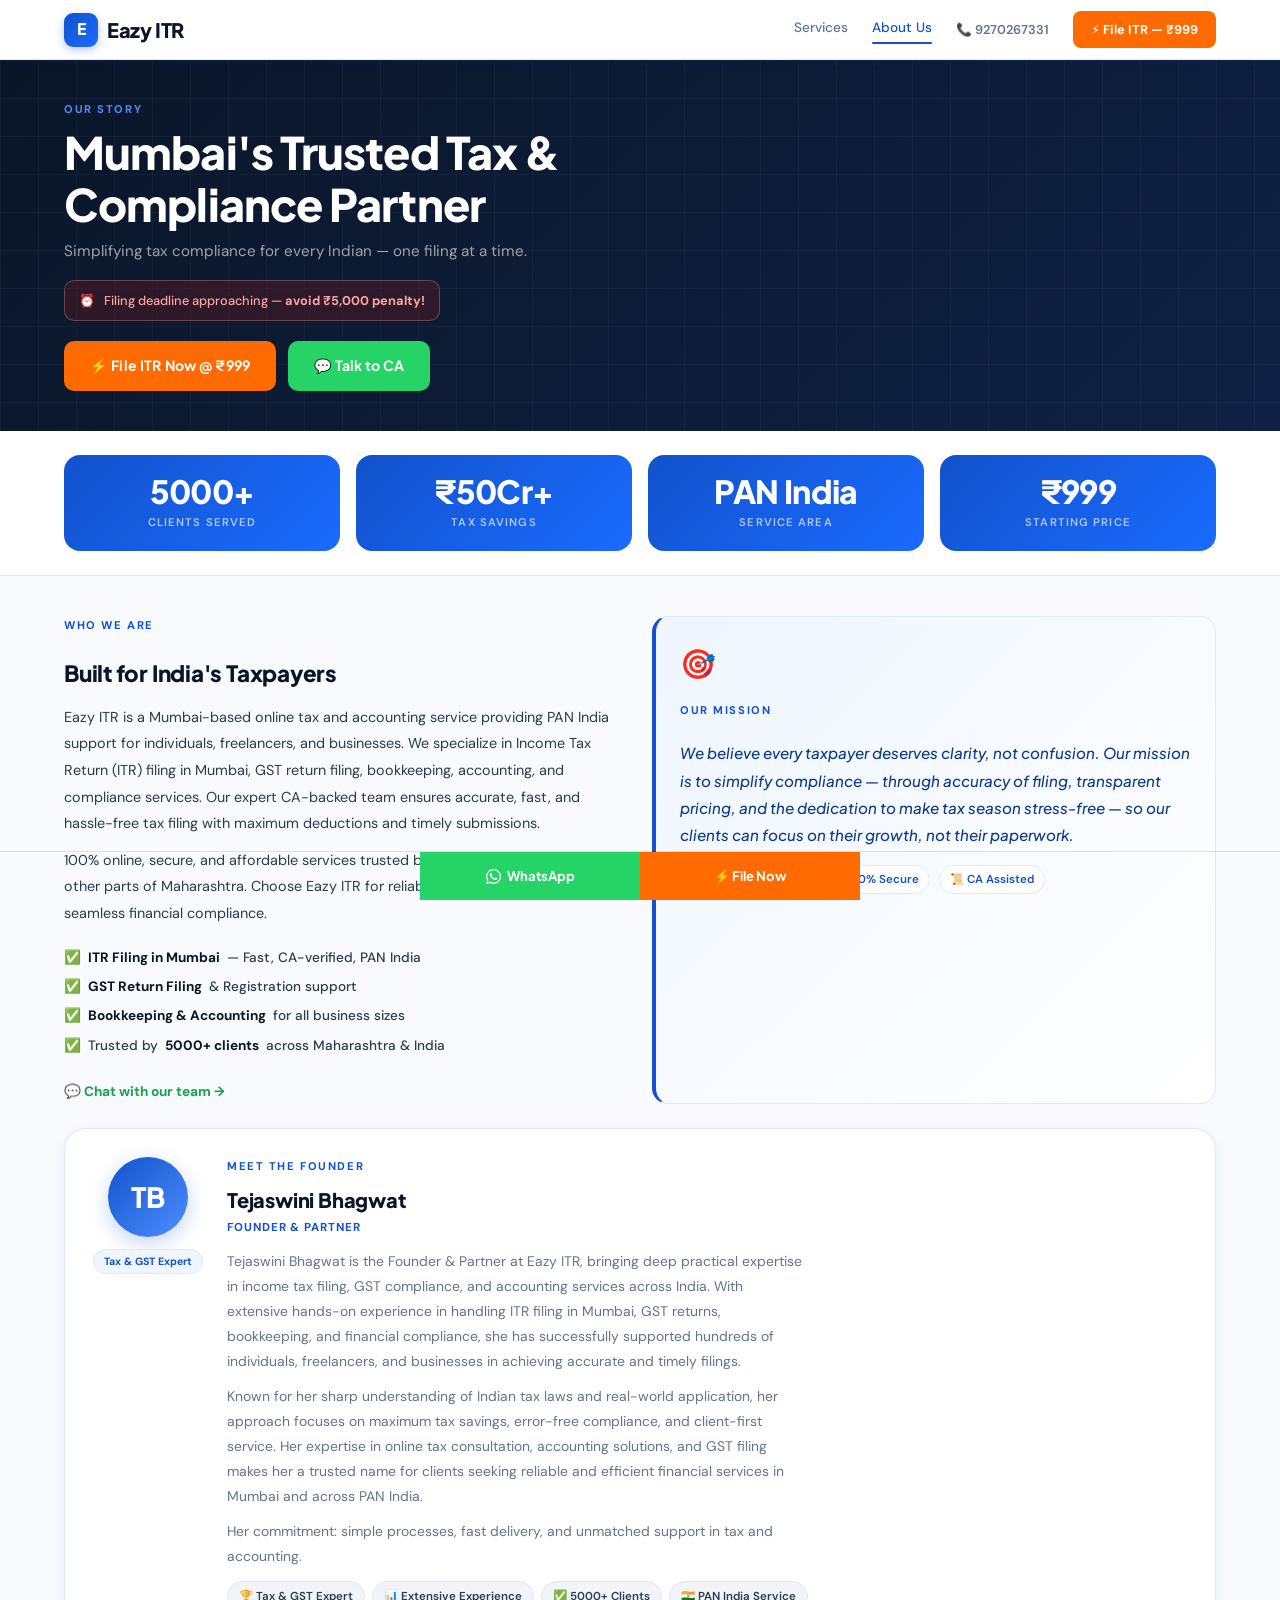
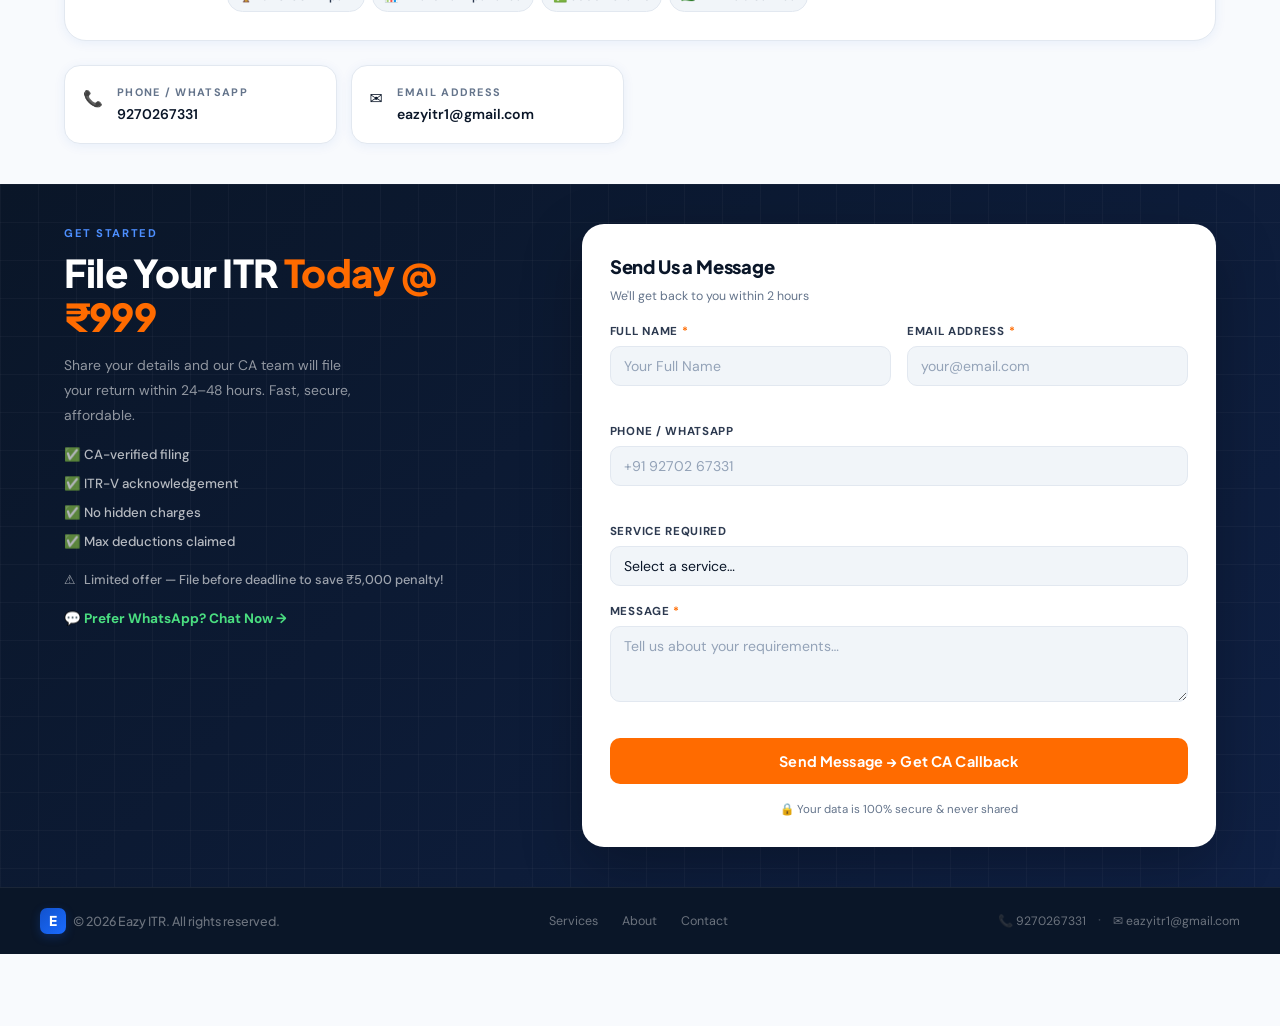
==== commit 6ff0c512: "Add files via upload" ====
--- a/about.html
+++ b/about.html
@@ -3,222 +3,283 @@
 <head>
   <meta charset="UTF-8" />
   <meta name="viewport" content="width=device-width, initial-scale=1.0" />
-  <title>About Us | Eazy ITR – CA Assisted ITR Filing India ₹999</title>
-  <meta name="description" content="Eazy ITR is India's trusted CA-assisted tax service. 5000+ clients served, ₹50Cr+ in tax savings. Affordable, fast, and 100% secure ITR filing starting at ₹999." />
-  <link rel="preload" href="https://fonts.googleapis.com/css2?family=Poppins:wght@400;500;600;700&family=Inter:wght@400;500&display=swap" as="style" />
+  <title>About Eazy ITR | CA-Assisted ITR Filing Mumbai | Tax Consultants India</title>
+  <meta name="description" content="Eazy ITR is a Mumbai-based online tax filing service. Expert CA-assisted ITR filing, GST returns, bookkeeping & compliance. 5000+ clients served across India. Founded by Tejaswini Bhagwat." />
+  <meta name="keywords" content="ITR filing Mumbai, tax consultants Mumbai, GST filing Mumbai, online tax service India, Eazy ITR about, Tejaswini Bhagwat" />
+  <meta name="robots" content="index, follow" />
+  <link rel="preconnect" href="https://fonts.googleapis.com" />
+  <link rel="preconnect" href="https://fonts.gstatic.com" crossorigin />
+  <link href="https://fonts.googleapis.com/css2?family=Plus+Jakarta+Sans:ital,wght@0,400;0,500;0,600;0,700;0,800;1,700&family=DM+Sans:wght@400;500;600&display=swap" rel="stylesheet" />
   <link rel="stylesheet" href="styles.css" />
-  <link rel="preconnect" href="https://fonts.googleapis.com" />
-  <link href="https://fonts.googleapis.com/css2?family=Poppins:wght@400;500;600;700&family=Inter:wght@400;500&display=swap" rel="stylesheet" />
-  <script type="application/ld+json">
-  {
-    "@context": "https://schema.org",
-    "@type": "ProfessionalService",
-    "name": "Eazy ITR",
-    "description": "Online ITR filing and CA-assisted tax services across India",
-    "areaServed": "India",
-    "priceRange": "₹999",
-    "telephone": "+919270267331",
-    "email": "ubaca100@gmail.com"
-  }
-  </script>
+  <script type="application/ld+json">{"@context":"https://schema.org","@type":"ProfessionalService","name":"Eazy ITR","description":"CA-assisted ITR filing and tax compliance services across Mumbai and India","areaServed":"India","priceRange":"₹999","telephone":"+919270267331","email":"eazyitr1@gmail.com","address":{"@type":"PostalAddress","addressLocality":"Mumbai","addressCountry":"IN"}}</script>
 </head>
 <body class="page-about">
 
-  <script>
-    const CONFIG = {
-      companyName: "Eazy ITR",
-      tagline:     "File Your ITR Online in India – ₹999 Only",
-      phone:       "9270267331",
-      email:       "ubaca100@gmail.com",
-
-      about: {
-        overviewTitle: "India's Trusted Tax Filing Partner",
-        overviewText:  "Eazy ITR is a premier tax and financial compliance firm founded to serve the needs of salaried individuals, self-employed professionals, and growing businesses across India. We combine rigorous knowledge of Indian tax law with practical, people-first service to deliver outcomes that matter.",
-
-        missionTitle: "Our Mission",
-        missionText:  "We believe every taxpayer deserves clarity, not confusion. Our mission is to simplify compliance — through accuracy of filing, transparent pricing, and the dedication to make tax season stress-free — so our clients can focus on their growth, not their paperwork.",
-
-        founderName:  "Rahul Sharma",
-        founderTitle: "Founder & Managing Partner",
-        founderBio:   "Rahul brings over a decade of tax advisory and compliance experience working with leading CA firms and fintech platforms. He holds a CA qualification and has personally assisted thousands of clients with ITR, GST, and corporate compliance. His philosophy: great tax service is built on trust, not jargon.",
-
-        stat1: { value: "5000+", label: "Clients Served" },
-        stat2: { value: "₹50Cr+", label: "Tax Savings Delivered" },
-        stat3: { value: "10+",   label: "Years Experience" }
-      }
-    };
-  </script>
-
-  <!-- MOBILE NAV OVERLAY -->
-  <div class="mobile-nav-overlay" id="mobileNavOverlay">
-    <div class="mobile-nav-panel">
-      <button class="mobile-nav-close" id="mobileNavClose" aria-label="Close menu">✕</button>
-      <a href="index.html" class="mobile-nav-link">Services</a>
-      <a href="about.html" class="mobile-nav-link active">About Us</a>
-      <a href="https://wa.me/919270267331" class="mobile-nav-link green">💬 WhatsApp Us</a>
-      <a href="#contact" class="mobile-nav-link highlight">⚡ File ITR Now</a>
-    </div>
-  </div>
-
-  <header class="site-header">
-    <div class="header-inner">
-      <div class="logo">
-        <span class="logo-name" id="companyName"></span>
-      </div>
-      <nav class="main-nav">
-        <a href="index.html" class="nav-link">Services</a>
-        <a href="about.html" class="nav-link active">About Us</a>
-        <div class="header-contact">
-          <a class="header-contact-item" id="headerPhone" href=""></a>
-          <a class="header-contact-item" id="headerEmail" href=""></a>
-        </div>
-        <a href="#contact" class="nav-cta" aria-label="Contact Us">⚡ File ITR Now</a>
-      </nav>
-      <button class="hamburger" id="hamburger" aria-label="Open menu">
-        <span></span><span></span><span></span>
-      </button>
-    </div>
-  </header>
-
-  <section class="page-hero">
-    <p class="hero-eyebrow">Our Story</p>
-    <h1 class="page-hero-headline" id="overviewTitle"></h1>
-    <p class="urgency">⚠️ Filing deadline approaching — Don't pay a penalty!</p>
-    <div class="hero-cta">
-      <a href="#contact" class="btn-primary" aria-label="File ITR Now">⚡ File ITR Now @ ₹999</a>
-      <a href="https://wa.me/919270267331" class="btn-secondary" aria-label="Chat on WhatsApp">💬 WhatsApp Us</a>
-    </div>
-    <div class="hero-rule"></div>
-  </section>
-
-  <!-- TRUST PROOF STRIP -->
-  <section class="trust-proof" aria-label="Trust signals">
-    <div class="trust-proof-inner">
-      <span>⭐⭐⭐⭐⭐ Rated 4.9/5 by 5000+ Clients</span>
-      <span class="tp-sep">|</span>
-      <span>✔ Government Compliant</span>
-      <span class="tp-sep">|</span>
-      <span>✔ CA Assisted Filing</span>
-      <span class="tp-sep">|</span>
-      <span>✔ 100% Secure & Confidential</span>
-    </div>
-  </section>
-
-  <section class="about-section">
-    <div class="about-inner">
-
-      <div class="stats-row">
-        <div class="stat-card" id="stat1"></div>
-        <div class="stat-card" id="stat2"></div>
-        <div class="stat-card" id="stat3"></div>
-      </div>
-
-      <div class="about-text-block">
-        <p class="section-label">Overview</p>
-        <p class="about-body" id="overviewText"></p>
-        <a href="https://wa.me/919270267331" class="whatsapp-inline" aria-label="Chat on WhatsApp">💬 Chat on WhatsApp →</a>
-      </div>
-
-      <div class="about-text-block mission-block">
-        <p class="section-label">Mission</p>
+<script>
+const CONFIG = {
+  companyName: "Eazy ITR",
+  phone: "9270267331",
+  email: "eazyitr1@gmail.com",
+  about: {
+    overviewTitle: "Mumbai's Trusted Tax & Compliance Partner",
+    overviewText: "Eazy ITR is a Mumbai-based online tax and accounting service providing PAN India support for individuals, freelancers, and businesses. We specialize in Income Tax Return (ITR) filing in Mumbai, GST return filing, bookkeeping, accounting, and compliance services. Our expert CA-backed team ensures accurate, fast, and hassle-free tax filing with maximum deductions and timely submissions. 100% online, secure, and affordable services trusted by clients across Mumbai and other parts of Maharashtra. Choose Eazy ITR for reliable tax consultants and seamless financial compliance.",
+    missionText: "We believe every taxpayer deserves clarity, not confusion. Our mission is to simplify compliance — through accuracy of filing, transparent pricing, and the dedication to make tax season stress-free — so our clients can focus on their growth, not their paperwork.",
+    founderName: "Tejaswini Bhagwat",
+    founderTitle: "Founder & Partner",
+    founderBio: "Tejaswini Bhagwat is the Founder & Partner at Eazy ITR, bringing deep practical expertise in income tax filing, GST compliance, and accounting services across India. With extensive hands-on experience in handling ITR filing in Mumbai, GST returns, bookkeeping, and financial compliance, she has successfully supported hundreds of individuals, freelancers, and businesses in achieving accurate and timely filings. Known for her sharp understanding of Indian tax laws and real-world application, her approach focuses on maximum tax savings, error-free compliance, and client-first service. Her expertise in online tax consultation, accounting solutions, and GST filing makes her a trusted name for clients seeking reliable and efficient financial services in Mumbai and across PAN India. Her commitment: simple processes, fast delivery, and unmatched support in tax and accounting.",
+    stat1: { value: "5000+", label: "Clients Served" },
+    stat2: { value: "₹50Cr+", label: "Tax Savings" },
+    stat3: { value: "PAN India", label: "Service Area" }
+  }
+};
+</script>
+
+<!-- MOBILE NAV -->
+<div class="mobile-nav-overlay" id="mobileNavOverlay">
+  <div class="mobile-nav-panel">
+    <div class="mnav-top">
+      <div class="logo"><div class="logo-icon">E</div><span class="logo-name">Eazy ITR</span></div>
+      <button class="mnav-close" id="mobileNavClose" aria-label="Close">✕</button>
+    </div>
+    <a href="index.html" class="mnav-link">Services</a>
+    <a href="about.html" class="mnav-link active">About Us</a>
+    <div class="mnav-div"></div>
+    <a href="https://wa.me/919270267331" class="mnav-link green">💬 WhatsApp Us</a>
+    <a href="tel:9270267331" class="mnav-link green">📞 Call Now</a>
+    <a href="#contact" class="mnav-cta">⚡ File ITR Now @ ₹999</a>
+  </div>
+</div>
+
+<!-- HEADER -->
+<header class="site-header" id="siteHeader">
+  <div class="header-inner">
+    <a href="index.html" class="logo">
+      <div class="logo-icon">E</div>
+      <span class="logo-name">Eazy ITR</span>
+    </a>
+    <nav class="main-nav">
+      <a href="index.html" class="nav-link">Services</a>
+      <a href="about.html" class="nav-link active">About Us</a>
+      <a href="tel:9270267331" class="nav-phone">📞 9270267331</a>
+      <a href="#contact" class="nav-cta pulse-btn">⚡ File ITR — ₹999</a>
+    </nav>
+    <button class="hamburger" id="hamburger" aria-label="Open menu" aria-expanded="false">
+      <span></span><span></span><span></span>
+    </button>
+  </div>
+</header>
+
+<!-- PAGE HERO -->
+<section class="page-hero">
+  <div class="page-hero-bg"></div>
+  <div class="page-hero-inner">
+    <p class="eyebrow" style="color:var(--blue-400)">Our Story</p>
+    <h1 class="page-hero-h1" id="overviewTitle"></h1>
+    <p class="page-hero-sub">Simplifying tax compliance for every Indian — one filing at a time.</p>
+    <div class="page-hero-urgency">
+      <span>⏰</span><span>Filing deadline approaching — <strong>avoid ₹5,000 penalty!</strong></span>
+    </div>
+    <div class="page-hero-ctas">
+      <a href="#contact" class="btn-primary btn-lg pulse-btn">⚡ File ITR Now @ ₹999</a>
+      <a href="https://wa.me/919270267331" class="btn-wa btn-lg">💬 Talk to CA</a>
+    </div>
+  </div>
+</section>
+
+<!-- STATS STRIP -->
+<div class="stats-strip">
+  <div class="stats-inner">
+    <div class="stat-item" id="stat1"></div>
+    <div class="stat-sep"></div>
+    <div class="stat-item" id="stat2"></div>
+    <div class="stat-sep"></div>
+    <div class="stat-item" id="stat3"></div>
+    <div class="stat-sep"></div>
+    <div class="stat-item">
+      <span class="stat-val">₹999</span>
+      <span class="stat-lbl">Starting Price</span>
+    </div>
+  </div>
+</div>
+
+<!-- ABOUT CONTENT -->
+<section class="about-section">
+  <div class="section-inner">
+    <div class="about-grid">
+
+      <!-- Company Overview -->
+      <div class="about-block">
+        <p class="eyebrow">Who We Are</p>
+        <h2 class="about-h2">Built for India's Taxpayers</h2>
+        <div class="about-body" id="overviewText"></div>
+        <ul class="about-highlights">
+          <li><span>✅</span> <strong>ITR Filing in Mumbai</strong> — Fast, CA-verified, PAN India</li>
+          <li><span>✅</span> <strong>GST Return Filing</strong> &amp; Registration support</li>
+          <li><span>✅</span> <strong>Bookkeeping &amp; Accounting</strong> for all business sizes</li>
+          <li><span>✅</span> Trusted by <strong>5000+ clients</strong> across Maharashtra &amp; India</li>
+        </ul>
+        <a href="https://wa.me/919270267331" class="wa-inline">💬 Chat with our team →</a>
+      </div>
+
+      <!-- Mission -->
+      <div class="mission-card">
+        <div class="mission-icon">🎯</div>
+        <p class="eyebrow">Our Mission</p>
         <blockquote class="mission-quote" id="missionText"></blockquote>
-      </div>
-
-      <div class="founder-card">
-        <div class="founder-avatar">
-          <span id="founderInitial"></span>
-        </div>
-        <div class="founder-info">
-          <p class="section-label">Founder</p>
-          <h3 class="founder-name" id="founderName"></h3>
-          <p class="founder-title" id="founderTitle"></p>
-          <p class="founder-bio" id="founderBio"></p>
-        </div>
-      </div>
-
-      <div class="contact-details-row">
-        <div class="contact-detail-item">
-          <span class="cd-icon">📞</span>
-          <div>
-            <p class="cd-label">Phone / WhatsApp</p>
-            <p class="cd-value" id="detailPhone"></p>
+        <div class="mission-trust">
+          <span>🏛️ Govt Compliant</span>
+          <span>🔒 100% Secure</span>
+          <span>📜 CA Assisted</span>
+        </div>
+      </div>
+
+    </div>
+
+    <!-- Founder -->
+    <div class="founder-card">
+      <div class="founder-left">
+        <div class="founder-av"><span id="founderInitial"></span></div>
+        <div class="founder-badge">Tax &amp; GST Expert</div>
+      </div>
+      <div class="founder-right">
+        <p class="eyebrow">Meet the Founder</p>
+        <h3 class="founder-name" id="founderName"></h3>
+        <p class="founder-title" id="founderTitle"></p>
+        <div class="founder-bio" id="founderBio"></div>
+        <div class="founder-creds">
+          <span>🏆 Tax &amp; GST Expert</span>
+          <span>📊 Extensive Experience</span>
+          <span>✅ 5000+ Clients</span>
+          <span>🇮🇳 PAN India Service</span>
+        </div>
+      </div>
+    </div>
+
+    <!-- Contact Details -->
+    <div class="contact-details-row">
+      <div class="cd-item">
+        <span class="cd-icon">📞</span>
+        <div>
+          <p class="cd-lbl">Phone / WhatsApp</p>
+          <p class="cd-val" id="detailPhone"></p>
+        </div>
+      </div>
+      <div class="cd-item">
+        <span class="cd-icon">✉️</span>
+        <div>
+          <p class="cd-lbl">Email Address</p>
+          <p class="cd-val" id="detailEmail"></p>
+        </div>
+      </div>
+    </div>
+
+  </div>
+</section>
+
+<!-- CONTACT FORM -->
+<section class="contact-section" id="contact">
+  <div class="contact-inner">
+    <div class="contact-left">
+      <p class="eyebrow" style="color:var(--blue-400)">Get Started</p>
+      <h2 class="contact-h2">File Your ITR <em>Today @ ₹999</em></h2>
+      <p class="contact-sub">Share your details and our CA team will file your return within 24–48 hours. Fast, secure, affordable.</p>
+      <div class="contact-benefits">
+        <div class="cb">✅ CA-verified filing</div>
+        <div class="cb">✅ ITR-V acknowledgement</div>
+        <div class="cb">✅ No hidden charges</div>
+        <div class="cb">✅ Max deductions claimed</div>
+      </div>
+      <div class="contact-urgency">
+        <span>⚠️</span><span>Limited offer — File before deadline to save ₹5,000 penalty!</span>
+      </div>
+      <a href="https://wa.me/919270267331" class="wa-cta-block">💬 Prefer WhatsApp? Chat Now →</a>
+    </div>
+
+    <div class="contact-right">
+      <div class="form-success" id="formSuccess">
+        <div class="success-icon">✓</div>
+        <h3>Message Received!</h3>
+        <p>Our CA team will contact you within one business day.</p>
+        <a href="https://wa.me/919270267331" class="btn-wa" style="margin-top:1.25rem;">💬 WhatsApp for Faster Response</a>
+      </div>
+
+      <form class="contact-form" id="contactForm" novalidate>
+        <div class="form-header">
+          <h3>Send Us a Message</h3>
+          <p>We'll get back to you within 2 hours</p>
+        </div>
+        <div class="form-row">
+          <div class="fg">
+            <label for="fname">Full Name <span class="req">*</span></label>
+            <input type="text" id="fname" name="name" placeholder="Your Full Name" autocomplete="name" />
+            <span class="ferr" id="err-name"></span>
           </div>
-        </div>
-        <div class="contact-detail-item">
-          <span class="cd-icon">✉️</span>
-          <div>
-            <p class="cd-label">Email</p>
-            <p class="cd-value" id="detailEmail"></p>
+          <div class="fg">
+            <label for="femail">Email Address <span class="req">*</span></label>
+            <input type="email" id="femail" name="email" placeholder="your@email.com" autocomplete="email" />
+            <span class="ferr" id="err-email"></span>
           </div>
         </div>
-      </div>
-
-    </div>
-  </section>
-
-  <section class="contact-section" id="contact">
-    <div class="contact-inner">
-      <div class="contact-left">
-        <p class="hero-eyebrow">Get in Touch</p>
-        <h2 class="contact-heading">File ITR<br /><em>Today @ ₹999</em></h2>
-        <p class="contact-subtext">Share your details and our CA team will file your return within 24–48 hours. Fast, secure, affordable.</p>
-        <p class="urgency contact-urgency">⚠️ Offer valid till 31st March — File before penalty!</p>
-        <a href="https://wa.me/919270267331" class="whatsapp-cta-block" aria-label="Chat on WhatsApp">
-          💬 Prefer WhatsApp? Chat Now →
-        </a>
-      </div>
-
-      <div class="contact-right">
-        <div class="form-success" id="formSuccess" aria-live="polite">
-          <span class="success-icon">✓</span>
-          <h3>Message Received!</h3>
-          <p>Thank you for reaching out. Our CA team will contact you within one business day.</p>
-          <a href="https://wa.me/919270267331" class="cta-whatsapp" style="margin-top:1rem;" aria-label="Chat on WhatsApp">💬 Chat on WhatsApp for faster response</a>
-        </div>
-
-        <form class="contact-form" id="contactForm" novalidate>
-          <div class="form-row">
-            <div class="form-group">
-              <label for="fname">Full Name <span class="req">*</span></label>
-              <input type="text" id="fname" name="name" placeholder="Rahul Sharma" autocomplete="name" />
-              <span class="field-error" id="err-name"></span>
-            </div>
-            <div class="form-group">
-              <label for="femail">Email Address <span class="req">*</span></label>
-              <input type="email" id="femail" name="email" placeholder="rahul@email.com" autocomplete="email" />
-              <span class="field-error" id="err-email"></span>
-            </div>
-          </div>
-          <div class="form-group">
-            <label for="fphone">Phone / WhatsApp Number</label>
-            <input type="tel" id="fphone" name="phone" placeholder="+91 92702 67331" autocomplete="tel" />
-            <span class="field-error" id="err-phone"></span>
-          </div>
-          <div class="form-group">
-            <label for="fmessage">Message <span class="req">*</span></label>
-            <textarea id="fmessage" name="message" rows="4" placeholder="Tell us which service you need (ITR filing, GST, etc.)…"></textarea>
-            <span class="field-error" id="err-message"></span>
-          </div>
-          <button type="submit" class="btn-primary btn-full" aria-label="Send Message">Send Message → Get CA Callback</button>
-        </form>
-      </div>
-    </div>
-  </section>
-
-  <footer class="site-footer">
-    <span id="footerName"></span>
-    <span class="footer-sep">·</span>
-    <a class="footer-contact-link" id="footerPhone" href=""></a>
-    <span class="footer-sep">·</span>
-    <a class="footer-contact-link" id="footerEmail" href=""></a>
-  </footer>
-
-  <!-- STICKY CTA -->
-  <div class="sticky-cta">
-    <a href="https://wa.me/919270267331" class="cta-whatsapp" aria-label="Chat on WhatsApp">💬 WhatsApp</a>
-    <a href="#contact" class="cta-pay" aria-label="File ITR Now">⚡ File ITR Now</a>
-  </div>
-
-  <script src="script.js"></script>
+        <div class="fg">
+          <label for="fphone">Phone / WhatsApp</label>
+          <input type="tel" id="fphone" name="phone" placeholder="+91 92702 67331" autocomplete="tel" />
+          <span class="ferr" id="err-phone"></span>
+        </div>
+        <div class="fg">
+          <label for="fservice">Service Required</label>
+          <select id="fservice" name="service">
+            <option value="">Select a service…</option>
+            <option>ITR Filing – Salaried</option>
+            <option>ITR Filing – Business</option>
+            <option>GST Registration</option>
+            <option>GST Return Filing</option>
+            <option>Tax Planning</option>
+            <option>TDS Return Filing</option>
+            <option>Other</option>
+          </select>
+        </div>
+        <div class="fg">
+          <label for="fmessage">Message <span class="req">*</span></label>
+          <textarea id="fmessage" name="message" rows="3" placeholder="Tell us about your requirements…"></textarea>
+          <span class="ferr" id="err-message"></span>
+        </div>
+        <button type="submit" class="btn-primary btn-full">Send Message → Get CA Callback</button>
+        <p class="form-note">🔒 Your data is 100% secure &amp; never shared</p>
+      </form>
+    </div>
+  </div>
+</section>
+
+<!-- FOOTER -->
+<footer class="site-footer">
+  <div class="footer-inner">
+    <div class="footer-brand">
+      <div class="logo-icon small">E</div>
+      <span id="footerName"></span>
+    </div>
+    <div class="footer-links">
+      <a href="index.html" class="footer-link">Services</a>
+      <a href="about.html" class="footer-link">About</a>
+      <a href="#contact" class="footer-link">Contact</a>
+    </div>
+    <div class="footer-contact-row">
+      <a class="footer-contact-link" href="tel:9270267331">📞 9270267331</a>
+      <span class="footer-sep">·</span>
+      <a class="footer-contact-link" href="mailto:eazyitr1@gmail.com">✉ eazyitr1@gmail.com</a>
+    </div>
+  </div>
+</footer>
+
+<!-- STICKY CTA -->
+<div class="sticky-cta">
+  <a href="tel:9270267331" class="scta-call">📞 Call</a>
+  <a href="https://wa.me/919270267331" class="scta-wa">
+    <svg width="15" height="15" viewBox="0 0 24 24" fill="currentColor"><path d="M17.472 14.382c-.297-.149-1.758-.867-2.03-.967-.273-.099-.471-.148-.67.15-.197.297-.767.966-.94 1.164-.173.199-.347.223-.644.075-.297-.15-1.255-.463-2.39-1.475-.883-.788-1.48-1.761-1.653-2.059-.173-.297-.018-.458.13-.606.134-.133.298-.347.446-.52.149-.174.198-.298.298-.497.099-.198.05-.371-.025-.52-.075-.149-.669-1.612-.916-2.207-.242-.579-.487-.5-.669-.51-.173-.008-.371-.01-.57-.01-.198 0-.52.074-.792.372-.272.297-1.04 1.016-1.04 2.479 0 1.462 1.065 2.875 1.213 3.074.149.198 2.096 3.2 5.077 4.487.709.306 1.262.489 1.694.625.712.227 1.36.195 1.871.118.571-.085 1.758-.719 2.006-1.413.248-.694.248-1.289.173-1.413-.074-.124-.272-.198-.57-.347m-5.421 7.403h-.004a9.87 9.87 0 01-5.031-1.378l-.361-.214-3.741.982.998-3.648-.235-.374a9.86 9.86 0 01-1.51-5.26c.001-5.45 4.436-9.884 9.888-9.884 2.64 0 5.122 1.03 6.988 2.898a9.825 9.825 0 012.893 6.994c-.003 5.45-4.437 9.884-9.885 9.884m8.413-18.297A11.815 11.815 0 0012.05 0C5.495 0 .16 5.335.157 11.892c0 2.096.547 4.142 1.588 5.945L.057 24l6.305-1.654a11.882 11.882 0 005.683 1.448h.005c6.554 0 11.89-5.335 11.893-11.893a11.821 11.821 0 00-3.48-8.413z"/></svg>
+    WhatsApp
+  </a>
+  <a href="#contact" class="scta-file">⚡ File Now</a>
+</div>
+
+<script src="script.js" defer></script>
 </body>
 </html>
--- a/styles.css
+++ b/styles.css
@@ -1,1217 +1,562 @@
 /* ================================================================
-   EAZY ITR — styles.css
-   Aesthetic: Trust + Speed + Affordability (Indian Market)
-   Fonts: Poppins (display) + Inter (body)
+   EAZY ITR — styles.css (Conversion Redesign 2025)
+   Strategy: Above-the-fold dominant · CRO-first · Mobile-first
+   Fonts: Plus Jakarta Sans + DM Sans
    ================================================================ */
 
 /* ---------------------------------------------------------------
-   1. CSS CUSTOM PROPERTIES
+   1. CSS VARIABLES
    --------------------------------------------------------------- */
 :root {
-  --ink:        #0d1117;
-  --ink-mid:    #2d3748;
-  --ink-soft:   #64748b;
-  --primary:    #0B5ED7;
-  --primary-dark: #0846a8;
-  --primary-light: #dbeafe;
-  --accent:     #FF6B00;
-  --accent-dark: #d45900;
-  --success:    #198754;
-  --white:      #ffffff;
-  --cream:      #f8fafc;
-  --surface:    #f1f5f9;
-  --rule:       #e2e8f0;
-  --gold:       #0B5ED7;
-  --gold-light: #60a5fa;
-
-  --font-display: 'Poppins', sans-serif;
-  --font-body:    'Inter', system-ui, sans-serif;
-
-  --sp-xs:  0.375rem;
-  --sp-sm:  0.75rem;
-  --sp-md:  1.25rem;
-  --sp-lg:  1.75rem;
-  --sp-xl:  2rem;
-  --sp-2xl: 3rem;
-
-  --max-width: 1320px;
-  --header-h:  64px;
-  --radius:    8px;
-  --radius-lg: 14px;
-
-  --shadow-card:  0 1px 12px rgba(11,94,215,0.07);
-  --shadow-hover: 0 8px 32px rgba(11,94,215,0.18);
-
-  --ease: cubic-bezier(0.25, 0.46, 0.45, 0.94);
-  --transition: all 0.25s ease-in-out;
-}
-
-/* ---------------------------------------------------------------
-   2. RESET & BASE
-   --------------------------------------------------------------- */
-*, *::before, *::after { box-sizing: border-box; margin: 0; padding: 0; }
-
-html { scroll-behavior: smooth; -webkit-font-smoothing: antialiased; }
-
-body {
-  font-family: var(--font-body);
-  font-size: 15px;
-  line-height: 1.7;
-  color: var(--ink);
-  background: var(--cream);
-  min-height: 100vh;
-  padding-bottom: 80px; /* space for sticky CTA */
-}
-
-a { text-decoration: none; color: inherit; transition: var(--transition); }
-img { max-width: 100%; display: block; }
-
-/* ---------------------------------------------------------------
-   3. HEADER & NAVIGATION
-   --------------------------------------------------------------- */
-.site-header {
-  position: sticky;
-  top: 0;
-  z-index: 100;
-  height: var(--header-h);
-  background: rgba(255,255,255,0.97);
-  backdrop-filter: blur(12px);
-  -webkit-backdrop-filter: blur(12px);
-  border-bottom: 2px solid var(--primary);
-  box-shadow: 0 2px 12px rgba(11,94,215,0.08);
-}
-
-.header-inner {
-  max-width: var(--max-width);
-  margin: 0 auto;
-  padding: 0 var(--sp-xl);
-  height: 100%;
-  display: flex;
-  align-items: center;
-  justify-content: space-between;
-  gap: var(--sp-md);
-}
-
-.logo { display: flex; align-items: center; cursor: default; user-select: none; }
-
-.logo-name {
-  font-family: var(--font-display);
-  font-size: 1.4rem;
-  font-weight: 700;
-  letter-spacing: -0.01em;
-  color: var(--primary);
-  white-space: nowrap;
-}
-
-.main-nav {
-  display: flex;
-  align-items: center;
-  gap: var(--sp-lg);
-  flex-wrap: wrap;
-}
-
-.nav-link {
-  font-size: 0.85rem;
-  font-weight: 500;
-  letter-spacing: 0.02em;
-  color: var(--ink-soft);
-  position: relative;
-  padding-bottom: 2px;
-  transition: color 0.2s var(--ease);
-}
-
-.nav-link::after {
-  content: '';
-  position: absolute;
-  bottom: 0; left: 0;
-  width: 0; height: 2px;
-  background: var(--primary);
-  transition: width 0.2s var(--ease);
-}
-
-.nav-link:hover,
-.nav-link.active { color: var(--primary); }
-.nav-link:hover::after,
-.nav-link.active::after { width: 100%; }
-
-.header-contact {
-  display: flex;
-  align-items: center;
-  gap: var(--sp-md);
-}
-
-.header-contact-item {
-  font-size: 0.8rem;
-  font-weight: 500;
-  color: var(--ink-soft);
-  display: flex;
-  align-items: center;
-  gap: 5px;
-  transition: color 0.2s;
-  white-space: nowrap;
-}
-
-.header-contact-item:hover { color: var(--primary); }
-
-.hc-icon { font-size: 0.9rem; }
-
-.nav-cta {
-  display: inline-block;
-  padding: 9px 20px;
-  background: var(--accent);
-  color: var(--white);
-  font-size: 0.82rem;
-  font-weight: 600;
-  letter-spacing: 0.02em;
-  border-radius: var(--radius);
-  transition: background 0.2s, transform 0.15s;
-  white-space: nowrap;
-}
-
-.nav-cta:hover {
-  background: var(--accent-dark);
-  color: var(--white);
-  transform: scale(1.04);
-}
+  --blue-900:  #0a1628;
+  --blue-800:  #0f2044;
+  --blue-700:  #0d3b87;
+  --blue-600:  #1252cc;
+  --blue-500:  #1a6bff;
+  --blue-400:  #4d8fff;
+  --blue-100:  #dbeafe;
+  --blue-50:   #eff6ff;
+
+  --ink:       #0a1628;
+  --ink-mid:   #2d3a50;
+  --ink-soft:  #64748b;
+  --ink-muted: #94a3b8;
+
+  --primary:      #1252cc;
+  --primary-dark: #0d3b87;
+  --accent:       #ff6b00;
+  --accent-dark:  #d45900;
+  --accent-light: #fed7aa;
+  --success:      #16a34a;
+  --wa-green:     #25D366;
+
+  --white:   #ffffff;
+  --cream:   #f8fafd;
+  --surface: #f1f5f9;
+  --rule:    #e2e8f0;
+
+  --font-display: 'Plus Jakarta Sans', sans-serif;
+  --font-body:    'DM Sans', system-ui, sans-serif;
+
+  --radius:    10px;
+  --radius-lg: 16px;
+  --radius-xl: 22px;
+  --max-w:     1200px;
+  --header-h:  60px;
+
+  --sh-sm:  0 1px 4px rgba(18,82,204,.06);
+  --sh-md:  0 4px 16px rgba(18,82,204,.10);
+  --sh-lg:  0 8px 32px rgba(18,82,204,.18);
+  --sh-card:0 2px 12px rgba(18,82,204,.07);
+
+  --ease: cubic-bezier(.25,.46,.45,.94);
+  --tr:   all .2s var(--ease);
+}
+
+/* ---------------------------------------------------------------
+   2. RESET
+   --------------------------------------------------------------- */
+*,*::before,*::after{box-sizing:border-box;margin:0;padding:0}
+html{scroll-behavior:smooth;-webkit-font-smoothing:antialiased}
+body{font-family:var(--font-body);font-size:15px;line-height:1.65;color:var(--ink);background:var(--cream);min-height:100vh;padding-bottom:72px}
+a{text-decoration:none;color:inherit;transition:var(--tr)}
+img{max-width:100%;display:block}
+button{cursor:pointer;font-family:inherit;border:none;background:none}
+
+/* ---------------------------------------------------------------
+   3. HEADER
+   --------------------------------------------------------------- */
+.site-header{
+  position:sticky;top:0;z-index:100;
+  height:var(--header-h);
+  background:rgba(255,255,255,.97);
+  backdrop-filter:blur(14px);
+  -webkit-backdrop-filter:blur(14px);
+  border-bottom:1px solid var(--rule);
+  box-shadow:0 2px 12px rgba(18,82,204,.06);
+  transition:box-shadow .3s;
+}
+.site-header.scrolled{box-shadow:0 4px 24px rgba(18,82,204,.13)}
+.header-inner{
+  max-width:var(--max-w);margin:0 auto;padding:0 1.5rem;
+  height:100%;display:flex;align-items:center;justify-content:space-between;gap:1rem;
+}
+.logo{display:flex;align-items:center;gap:9px;user-select:none;flex-shrink:0}
+.logo-icon{
+  width:34px;height:34px;
+  background:linear-gradient(135deg,var(--blue-600),var(--blue-500));
+  border-radius:9px;display:grid;place-items:center;
+  font-family:var(--font-display);font-weight:800;font-size:1rem;color:#fff;
+  flex-shrink:0;box-shadow:0 3px 10px rgba(18,82,204,.3);
+}
+.logo-icon.small{width:26px;height:26px;font-size:.85rem;border-radius:7px}
+.logo-name{font-family:var(--font-display);font-size:1.25rem;font-weight:800;letter-spacing:-.02em;color:var(--ink);white-space:nowrap}
+.main-nav{display:flex;align-items:center;gap:1.5rem}
+.nav-link{font-size:.85rem;font-weight:500;color:var(--ink-soft);position:relative;padding-bottom:2px}
+.nav-link::after{content:'';position:absolute;bottom:-2px;left:0;width:0;height:2px;background:var(--primary);border-radius:1px;transition:width .2s}
+.nav-link:hover,.nav-link.active{color:var(--primary)}
+.nav-link:hover::after,.nav-link.active::after{width:100%}
+.nav-phone{font-size:.8rem;font-weight:600;color:var(--ink-soft);white-space:nowrap}
+.nav-phone:hover{color:var(--primary)}
+.nav-cta{
+  display:inline-flex;align-items:center;padding:8px 18px;
+  background:var(--accent);color:#fff;
+  font-size:.8rem;font-weight:700;border-radius:8px;
+  transition:background .2s,transform .15s,box-shadow .2s;white-space:nowrap;
+}
+.nav-cta:hover{background:var(--accent-dark);color:#fff;transform:scale(1.03);box-shadow:0 4px 14px rgba(255,107,0,.35)}
 
 /* Hamburger */
-.hamburger {
-  display: none;
-  flex-direction: column;
-  gap: 5px;
-  background: none;
-  border: none;
-  cursor: pointer;
-  padding: 6px;
-  border-radius: var(--radius);
-}
-
-.hamburger span {
-  display: block;
-  width: 24px;
-  height: 2px;
-  background: var(--ink);
-  border-radius: 2px;
-  transition: var(--transition);
-}
-
-/* Mobile Nav Overlay */
-.mobile-nav-overlay {
-  display: none;
-  position: fixed;
-  inset: 0;
-  background: rgba(0,0,0,0.5);
-  z-index: 200;
-  opacity: 0;
-  transition: opacity 0.25s;
-}
-
-.mobile-nav-overlay.active {
-  display: flex;
-  opacity: 1;
-  align-items: flex-start;
-  justify-content: flex-end;
-}
-
-.mobile-nav-panel {
-  background: var(--white);
-  width: 280px;
-  min-height: 100vh;
-  padding: var(--sp-xl) var(--sp-lg);
-  display: flex;
-  flex-direction: column;
-  gap: var(--sp-sm);
-  box-shadow: -4px 0 24px rgba(0,0,0,0.15);
-}
-
-.mobile-nav-close {
-  background: none;
-  border: none;
-  font-size: 1.2rem;
-  cursor: pointer;
-  align-self: flex-end;
-  color: var(--ink-soft);
-  padding: 4px 8px;
-  margin-bottom: var(--sp-sm);
-}
-
-.mobile-nav-link {
-  font-family: var(--font-display);
-  font-size: 1rem;
-  font-weight: 500;
-  color: var(--ink);
-  padding: 12px 0;
-  border-bottom: 1px solid var(--rule);
-  display: block;
-}
-
-.mobile-nav-link.active { color: var(--primary); font-weight: 600; }
-
-.mobile-nav-link.green { color: var(--success); }
-
-.mobile-nav-link.highlight {
-  color: var(--white);
-  background: var(--accent);
-  padding: 12px 16px;
-  border-radius: var(--radius);
-  text-align: center;
-  margin-top: var(--sp-sm);
-  border-bottom: none;
-}
-
-/* ---------------------------------------------------------------
-   4. HERO STRIP
-   --------------------------------------------------------------- */
-.hero-strip,
-.page-hero {
-  max-width: var(--max-width);
-  margin: 0 auto;
-  padding: var(--sp-xl) var(--sp-xl) var(--sp-md);
-}
-
-.hero-eyebrow {
-  font-size: 0.78rem;
-  font-weight: 600;
-  letter-spacing: 0.1em;
-  text-transform: uppercase;
-  color: var(--primary);
-  margin-bottom: var(--sp-sm);
-}
-
-.hero-headline,
-.page-hero-headline {
-  font-family: var(--font-display);
-  font-size: clamp(1.6rem, 3vw, 2.5rem);
-  font-weight: 700;
-  line-height: 1.2;
-  color: var(--ink);
-  max-width: 700px;
-}
-
-.hero-sub {
-  font-size: 0.95rem;
-  color: var(--ink-soft);
-  margin-top: var(--sp-sm);
-  font-weight: 500;
-}
-
-.urgency {
-  display: inline-block;
-  font-size: 0.82rem;
-  font-weight: 600;
-  color: #b91c1c;
-  background: #fef2f2;
-  border: 1px solid #fecaca;
-  border-radius: 20px;
-  padding: 4px 14px;
-  margin-top: var(--sp-sm);
-}
-
-.hero-cta {
-  display: flex;
-  align-items: center;
-  gap: var(--sp-sm);
-  margin-top: var(--sp-md);
-  flex-wrap: wrap;
-}
-
-.hero-rule {
-  width: 48px;
-  height: 3px;
-  background: var(--accent);
-  margin-top: var(--sp-md);
-  border-radius: 2px;
-}
-
-/* ---------------------------------------------------------------
-   5. TRUST BANNER
-   --------------------------------------------------------------- */
-.trust-banner {
-  max-width: var(--max-width);
-  margin: 0 auto var(--sp-md);
-  padding: 0 var(--sp-xl);
-}
-
-.trust-inner {
-  display: flex;
-  align-items: center;
-  gap: var(--sp-lg);
-  background: var(--primary);
-  border-radius: var(--radius-lg);
-  padding: var(--sp-md) var(--sp-xl);
-  flex-wrap: wrap;
-}
-
-.trust-badge {
-  display: flex;
-  align-items: baseline;
-  gap: 4px;
-  flex-shrink: 0;
-}
-
-.trust-number {
-  font-family: var(--font-display);
-  font-size: 2.2rem;
-  font-weight: 700;
-  color: var(--white);
-  line-height: 1;
-}
-
-.trust-plus {
-  font-family: var(--font-display);
-  font-size: 1.8rem;
-  font-weight: 700;
-  color: var(--white);
-  line-height: 1;
-}
-
-.trust-label {
-  font-size: 0.75rem;
-  font-weight: 500;
-  letter-spacing: 0.1em;
-  text-transform: uppercase;
-  color: rgba(255,255,255,0.7);
-  margin-left: var(--sp-sm);
-  align-self: center;
-}
-
-.trust-divider {
-  width: 1px;
-  height: 36px;
-  background: rgba(255,255,255,0.25);
-  flex-shrink: 0;
-}
-
-.trust-badges-row {
-  display: flex;
-  align-items: center;
-  gap: var(--sp-md);
-  flex-wrap: wrap;
-}
-
-.tbadge {
-  font-size: 0.82rem;
-  font-weight: 500;
-  color: rgba(255,255,255,0.9);
-  white-space: nowrap;
-}
-
-/* ---------------------------------------------------------------
-   6. HOW IT WORKS
-   --------------------------------------------------------------- */
-.how-it-works {
-  max-width: var(--max-width);
-  margin: 0 auto var(--sp-md);
-  padding: var(--sp-md) var(--sp-xl);
-  background: var(--primary-light);
-  border-radius: var(--radius-lg);
-  margin-left: var(--sp-xl);
-  margin-right: var(--sp-xl);
-}
-
-.section-eyebrow {
-  font-size: 0.75rem;
-  font-weight: 700;
-  letter-spacing: 0.12em;
-  text-transform: uppercase;
-  color: var(--primary);
-  margin-bottom: var(--sp-md);
-  text-align: center;
-}
-
-.steps-row {
-  display: flex;
-  align-items: center;
-  justify-content: center;
-  gap: var(--sp-md);
-  flex-wrap: wrap;
-}
-
-.step-item {
-  display: flex;
-  align-items: center;
-  gap: 10px;
-  background: var(--white);
-  border-radius: var(--radius);
-  padding: 10px 18px;
-  box-shadow: var(--shadow-card);
-}
-
-.step-num {
-  display: grid;
-  place-items: center;
-  width: 30px;
-  height: 30px;
-  background: var(--primary);
-  color: var(--white);
-  border-radius: 50%;
-  font-weight: 700;
-  font-size: 0.85rem;
-  flex-shrink: 0;
-}
-
-.step-text {
-  font-size: 0.88rem;
-  font-weight: 600;
-  color: var(--ink);
-}
-
-.step-arrow {
-  font-size: 1.2rem;
-  color: var(--primary);
-  font-weight: 700;
-}
-
-/* ---------------------------------------------------------------
-   7. SERVICES GRID
-   --------------------------------------------------------------- */
-.services-section {
-  max-width: var(--max-width);
-  margin: 0 auto;
-  padding: 0 var(--sp-xl) var(--sp-xl);
-}
-
-.services-grid {
-  display: grid;
-  grid-template-columns: repeat(3, 1fr);
-  gap: 16px;
-}
-
-/* Service Card */
-.service-card {
-  background: var(--white);
-  border: 1px solid var(--rule);
-  border-radius: var(--radius-lg);
-  padding: var(--sp-lg) var(--sp-md) var(--sp-md);
-  display: flex;
-  flex-direction: column;
-  gap: var(--sp-sm);
-  box-shadow: var(--shadow-card);
-  transition: transform 0.22s var(--ease), box-shadow 0.22s var(--ease), border-color 0.22s;
-  position: relative;
-  overflow: hidden;
-}
-
-.service-card:hover {
-  transform: translateY(-4px);
-  box-shadow: var(--shadow-hover);
-  border-color: var(--primary);
-}
-
-.badge-fast {
-  display: inline-block;
-  font-size: 0.7rem;
-  font-weight: 600;
-  background: #fff7ed;
-  color: var(--accent);
-  border: 1px solid #fed7aa;
-  border-radius: 20px;
-  padding: 2px 10px;
-  width: fit-content;
-}
-
-.card-title {
-  font-family: var(--font-display);
-  font-size: 1.05rem;
-  font-weight: 700;
-  color: var(--ink);
-  line-height: 1.3;
-}
-
-.card-desc {
-  font-size: 0.83rem;
-  color: var(--ink-soft);
-  line-height: 1.65;
-  flex: 1;
-}
-
-.card-benefits {
-  list-style: none;
-  display: flex;
-  flex-direction: column;
-  gap: 4px;
-  padding: 0;
-}
-
-.card-benefits li {
-  font-size: 0.78rem;
-  font-weight: 500;
-  color: var(--success);
-}
-
-.card-footer {
-  display: flex;
-  align-items: center;
-  justify-content: space-between;
-  padding-top: var(--sp-sm);
-  border-top: 1px solid var(--rule);
-  gap: var(--sp-sm);
-  flex-wrap: wrap;
-}
-
-.card-price {
-  font-family: var(--font-display);
-  font-size: 1.15rem;
-  font-weight: 700;
-  color: var(--primary);
-}
-
-/* Buttons */
-.btn-primary {
-  display: inline-block;
-  padding: 10px 20px;
-  background: var(--accent);
-  color: var(--white);
-  font-family: var(--font-body);
-  font-size: 0.8rem;
-  font-weight: 600;
-  letter-spacing: 0.02em;
-  border: none;
-  border-radius: var(--radius);
-  cursor: pointer;
-  transition: background 0.2s, transform 0.15s, box-shadow 0.2s;
-  align-self: flex-start;
-  text-align: center;
-  white-space: nowrap;
-}
-
-.btn-primary:hover {
-  background: var(--accent-dark);
-  color: var(--white);
-  transform: scale(1.03);
-  box-shadow: 0 4px 16px rgba(255,107,0,0.3);
-}
-
-.btn-primary:active { transform: scale(0.97); }
-
-.btn-secondary {
-  display: inline-block;
-  padding: 10px 20px;
-  background: var(--white);
-  color: var(--primary);
-  font-family: var(--font-body);
-  font-size: 0.8rem;
-  font-weight: 600;
-  border: 2px solid var(--primary);
-  border-radius: var(--radius);
-  cursor: pointer;
-  transition: background 0.2s, color 0.2s, transform 0.15s;
-  text-align: center;
-  white-space: nowrap;
-}
-
-.btn-secondary:hover {
-  background: var(--primary);
-  color: var(--white);
-  transform: scale(1.03);
-}
-
-.btn-full {
-  align-self: stretch;
-  width: 100%;
-  padding: 14px 22px;
-  font-size: 0.88rem;
-}
-
-/* ---------------------------------------------------------------
-   8. TESTIMONIALS
-   --------------------------------------------------------------- */
-.testimonials {
-  max-width: var(--max-width);
-  margin: 0 auto var(--sp-xl);
-  padding: 0 var(--sp-xl);
-}
-
-.testimonials-grid {
-  display: grid;
-  grid-template-columns: repeat(3, 1fr);
-  gap: 16px;
-}
-
-.testimonial-card {
-  background: var(--white);
-  border: 1px solid var(--rule);
-  border-radius: var(--radius-lg);
-  padding: var(--sp-lg);
-  box-shadow: var(--shadow-card);
-}
-
-.t-stars {
-  font-size: 0.9rem;
-  margin-bottom: var(--sp-sm);
-}
-
-.t-text {
-  font-size: 0.88rem;
-  color: var(--ink-mid);
-  line-height: 1.65;
-  font-style: italic;
-  margin-bottom: var(--sp-sm);
-}
-
-.t-author {
-  font-size: 0.78rem;
-  font-weight: 600;
-  color: var(--primary);
-}
-
-/* ---------------------------------------------------------------
-   9. TRUST PROOF STRIP (about page)
-   --------------------------------------------------------------- */
-.trust-proof {
-  max-width: var(--max-width);
-  margin: 0 auto var(--sp-md);
-  padding: 0 var(--sp-xl);
-}
-
-.trust-proof-inner {
-  background: var(--success);
-  color: var(--white);
-  border-radius: var(--radius);
-  padding: 10px var(--sp-lg);
-  display: flex;
-  align-items: center;
-  justify-content: center;
-  gap: var(--sp-md);
-  font-size: 0.82rem;
-  font-weight: 500;
-  flex-wrap: wrap;
-  text-align: center;
-}
-
-.tp-sep { opacity: 0.4; }
-
-/* ---------------------------------------------------------------
-   10. ABOUT PAGE — Stats + Text
-   --------------------------------------------------------------- */
-.about-section {
-  max-width: var(--max-width);
-  margin: 0 auto;
-  padding: 0 var(--sp-xl) var(--sp-2xl);
-}
-
-.about-inner {
-  display: flex;
-  flex-direction: column;
-  gap: var(--sp-xl);
-}
-
-.stats-row {
-  display: grid;
-  grid-template-columns: repeat(3, 1fr);
-  gap: 16px;
-}
-
-.stat-card {
-  background: var(--primary);
-  color: var(--white);
-  border-radius: var(--radius-lg);
-  padding: var(--sp-xl) var(--sp-lg);
-  text-align: center;
-  transition: transform 0.22s var(--ease), box-shadow 0.22s;
-}
-
-.stat-card:hover {
-  transform: translateY(-3px);
-  box-shadow: var(--shadow-hover);
-}
-
-.stat-value {
-  font-family: var(--font-display);
-  font-size: 2.4rem;
-  font-weight: 700;
-  color: var(--white);
-  line-height: 1;
-  display: block;
-}
-
-.stat-label {
-  font-size: 0.75rem;
-  font-weight: 500;
-  letter-spacing: 0.08em;
-  text-transform: uppercase;
-  color: rgba(255,255,255,0.65);
-  margin-top: var(--sp-sm);
-  display: block;
-}
-
-.section-label {
-  font-size: 0.72rem;
-  font-weight: 700;
-  letter-spacing: 0.18em;
-  text-transform: uppercase;
-  color: var(--primary);
-  margin-bottom: var(--sp-sm);
-}
-
-.about-text-block { max-width: 820px; }
-
-.about-body {
-  font-size: 0.95rem;
-  color: var(--ink-mid);
-  line-height: 1.9;
-}
-
-.whatsapp-inline {
-  display: inline-block;
-  margin-top: var(--sp-md);
-  font-size: 0.88rem;
-  font-weight: 600;
-  color: var(--success);
-  text-decoration: underline;
-}
-
-.whatsapp-inline:hover { color: #145c38; }
-
-.mission-block {
-  background: var(--primary-light);
-  border-left: 4px solid var(--primary);
-  padding: var(--sp-lg) var(--sp-xl);
-  border-radius: 0 var(--radius-lg) var(--radius-lg) 0;
-  max-width: 100%;
-}
-
-.mission-quote {
-  font-family: var(--font-display);
-  font-size: 1.15rem;
-  font-weight: 500;
-  font-style: italic;
-  color: var(--primary-dark);
-  line-height: 1.75;
-}
-
-/* ---------------------------------------------------------------
-   11. FOUNDER CARD
-   --------------------------------------------------------------- */
-.founder-card {
-  display: flex;
-  gap: var(--sp-xl);
-  align-items: flex-start;
-  background: var(--white);
-  border: 1px solid var(--rule);
-  border-radius: var(--radius-lg);
-  padding: var(--sp-xl);
-  box-shadow: var(--shadow-card);
-}
-
-.founder-avatar {
-  flex-shrink: 0;
-  width: 80px;
-  height: 80px;
-  background: var(--primary-light);
-  border: 2px solid var(--primary);
-  border-radius: 50%;
-  display: grid;
-  place-items: center;
-  font-family: var(--font-display);
-  font-size: 1.8rem;
-  font-weight: 700;
-  color: var(--primary);
-}
-
-.founder-name {
-  font-family: var(--font-display);
-  font-size: 1.3rem;
-  font-weight: 700;
-  color: var(--ink);
-  margin-bottom: 2px;
-}
-
-.founder-title {
-  font-size: 0.78rem;
-  font-weight: 600;
-  letter-spacing: 0.06em;
-  text-transform: uppercase;
-  color: var(--primary);
-  margin-bottom: var(--sp-md);
-}
-
-.founder-bio {
-  font-size: 0.92rem;
-  color: var(--ink-soft);
-  line-height: 1.8;
-  max-width: 640px;
-}
-
-/* ---------------------------------------------------------------
-   12. CONTACT DETAILS ROW
-   --------------------------------------------------------------- */
-.contact-details-row {
-  display: grid;
-  grid-template-columns: repeat(2, 1fr);
-  gap: 16px;
-  max-width: 680px;
-}
-
-.contact-detail-item {
-  display: flex;
-  align-items: flex-start;
-  gap: var(--sp-md);
-  background: var(--white);
-  border: 1px solid var(--rule);
-  border-radius: var(--radius-lg);
-  padding: var(--sp-lg);
-  box-shadow: var(--shadow-card);
-  transition: transform 0.2s, box-shadow 0.2s;
-}
-
-.contact-detail-item:hover {
-  transform: translateY(-3px);
-  box-shadow: var(--shadow-hover);
-}
-
-.cd-icon { font-size: 1.1rem; margin-top: 2px; flex-shrink: 0; }
-
-.cd-label {
-  font-size: 0.7rem;
-  font-weight: 700;
-  letter-spacing: 0.12em;
-  text-transform: uppercase;
-  color: var(--ink-soft);
-  margin-bottom: 4px;
-}
-
-.cd-value {
-  font-size: 0.92rem;
-  font-weight: 600;
-  color: var(--ink);
-  line-height: 1.5;
-}
-
-/* ---------------------------------------------------------------
-   13. CONTACT FORM SECTION
-   --------------------------------------------------------------- */
-.contact-section {
-  background: var(--ink);
-  padding: var(--sp-2xl) 0;
-}
-
-.contact-inner {
-  max-width: var(--max-width);
-  margin: 0 auto;
-  padding: 0 var(--sp-xl);
-  display: grid;
-  grid-template-columns: 1fr 1.4fr;
-  gap: var(--sp-2xl);
-  align-items: start;
-}
-
-.contact-left .hero-eyebrow { color: var(--gold-light); }
-
-.contact-heading {
-  font-family: var(--font-display);
-  font-size: clamp(2rem, 4vw, 3rem);
-  font-weight: 700;
-  color: var(--white);
-  line-height: 1.1;
-  margin: var(--sp-sm) 0 var(--sp-md);
-}
-
-.contact-heading em { color: var(--accent); font-style: normal; }
-
-.contact-subtext {
-  font-size: 0.92rem;
-  color: rgba(255,255,255,0.55);
-  line-height: 1.8;
-  max-width: 320px;
-}
-
-.contact-urgency {
-  margin-top: var(--sp-md);
-  background: rgba(185,28,28,0.15);
-  border-color: rgba(185,28,28,0.4);
-  color: #fca5a5;
-  display: block;
-  width: fit-content;
-}
-
-.whatsapp-cta-block {
-  display: inline-block;
-  margin-top: var(--sp-md);
-  font-size: 0.88rem;
-  font-weight: 600;
-  color: #4ade80;
-  text-decoration: underline;
-}
-
-.whatsapp-cta-block:hover { color: #86efac; }
-
-.contact-form {
-  display: flex;
-  flex-direction: column;
-  gap: var(--sp-md);
-}
-
-.form-row {
-  display: grid;
-  grid-template-columns: 1fr 1fr;
-  gap: var(--sp-md);
-}
-
-.form-group {
-  display: flex;
-  flex-direction: column;
-  gap: 6px;
-}
-
-.form-group label {
-  font-size: 0.78rem;
-  font-weight: 600;
-  letter-spacing: 0.06em;
-  text-transform: uppercase;
-  color: rgba(255,255,255,0.65);
-}
-
-.req { color: var(--accent); }
-
-.form-group input,
-.form-group textarea {
-  background: rgba(255,255,255,0.07);
-  border: 1px solid rgba(255,255,255,0.15);
-  border-radius: var(--radius);
-  padding: 12px 16px;
-  color: var(--white);
-  font-family: var(--font-body);
-  font-size: 0.92rem;
-  transition: border-color 0.2s, background 0.2s;
-  outline: none;
-  resize: vertical;
-}
-
-.form-group input::placeholder,
-.form-group textarea::placeholder { color: rgba(255,255,255,0.25); }
-
-.form-group input:focus,
-.form-group textarea:focus {
-  border-color: var(--accent);
-  background: rgba(255,255,255,0.1);
-}
-
-.form-group input.invalid,
-.form-group textarea.invalid { border-color: #ef4444; }
-
-.field-error { font-size: 0.75rem; color: #f87171; min-height: 16px; display: block; }
-
+.hamburger{display:none;flex-direction:column;gap:5px;padding:6px;border-radius:var(--radius);transition:background .2s}
+.hamburger:hover{background:var(--surface)}
+.hamburger span{display:block;width:22px;height:2px;background:var(--ink);border-radius:2px;transition:var(--tr)}
+
+/* Mobile Nav */
+.mobile-nav-overlay{
+  display:none;position:fixed;inset:0;background:rgba(10,22,40,.6);z-index:300;
+  opacity:0;transition:opacity .25s;backdrop-filter:blur(4px);
+}
+.mobile-nav-overlay.active{display:flex;opacity:1;align-items:flex-start;justify-content:flex-end}
+.mobile-nav-panel{
+  background:#fff;width:290px;min-height:100vh;
+  padding:1.5rem;display:flex;flex-direction:column;gap:.75rem;
+  box-shadow:-8px 0 40px rgba(0,0,0,.2);animation:slideIn .25s var(--ease);
+}
+@keyframes slideIn{from{transform:translateX(40px);opacity:0}to{transform:translateX(0);opacity:1}}
+.mnav-top{display:flex;align-items:center;justify-content:space-between;margin-bottom:1rem;padding-bottom:1rem;border-bottom:1px solid var(--rule)}
+.mnav-close{background:var(--surface);width:34px;height:34px;border-radius:50%;font-size:.9rem;color:var(--ink-soft);display:grid;place-items:center;transition:background .2s}
+.mnav-close:hover{background:var(--rule)}
+.mnav-link{font-family:var(--font-display);font-size:.9rem;font-weight:600;color:var(--ink);padding:11px 0;border-bottom:1px solid var(--surface);display:block}
+.mnav-link.active{color:var(--primary)}
+.mnav-link.green{color:var(--success)}
+.mnav-div{height:1px;background:var(--rule);margin:.5rem 0}
+.mnav-cta{display:block;background:var(--accent);color:#fff;font-family:var(--font-display);font-size:.88rem;font-weight:700;padding:13px 18px;border-radius:var(--radius);text-align:center;margin-top:.5rem;box-shadow:0 4px 14px rgba(255,107,0,.3)}
+
+/* ---------------------------------------------------------------
+   4. BUTTONS
+   --------------------------------------------------------------- */
+.btn-primary{
+  display:inline-flex;align-items:center;justify-content:center;gap:6px;
+  padding:11px 22px;background:var(--accent);color:#fff;
+  font-family:var(--font-display);font-size:.82rem;font-weight:700;
+  border-radius:var(--radius);transition:background .2s,transform .15s,box-shadow .2s;
+  white-space:nowrap;letter-spacing:.01em;
+}
+.btn-primary:hover{background:var(--accent-dark);color:#fff;transform:scale(1.03);box-shadow:0 4px 18px rgba(255,107,0,.35)}
+.btn-primary:active{transform:scale(.97)}
+.btn-wa{
+  display:inline-flex;align-items:center;justify-content:center;gap:7px;
+  padding:11px 22px;background:var(--wa-green);color:#fff;
+  font-family:var(--font-display);font-size:.82rem;font-weight:700;
+  border-radius:var(--radius);transition:background .2s,transform .15s,box-shadow .2s;white-space:nowrap;
+}
+.btn-wa:hover{background:#1ebe59;color:#fff;transform:scale(1.03);box-shadow:0 4px 16px rgba(37,211,102,.4)}
+.btn-lg{padding:13px 26px;font-size:.88rem}
+.btn-full{width:100%;padding:14px 22px;font-size:.9rem}
+.pulse-btn{animation:softPulse 2.5s ease-in-out infinite}
+@keyframes softPulse{0%,100%{box-shadow:0 4px 14px rgba(255,107,0,.25)}50%{box-shadow:0 4px 22px rgba(255,107,0,.5)}}
+
+/* ---------------------------------------------------------------
+   5. HERO — ABOVE THE FOLD
+   --------------------------------------------------------------- */
+.hero-section{
+  position:relative;overflow:hidden;background:#fff;
+  border-bottom:1px solid var(--rule);
+}
+.hero-bg{position:absolute;inset:0;pointer-events:none;overflow:hidden}
+.hblob{position:absolute;border-radius:50%;filter:blur(80px);opacity:.1}
+.hb1{width:560px;height:560px;top:-180px;right:-80px;background:var(--blue-500)}
+.hb2{width:360px;height:360px;bottom:-100px;left:-80px;background:var(--accent);opacity:.07}
+.hgrid{
+  position:absolute;inset:0;
+  background-image:linear-gradient(rgba(18,82,204,.035) 1px,transparent 1px),linear-gradient(90deg,rgba(18,82,204,.035) 1px,transparent 1px);
+  background-size:38px 38px;
+}
+.hero-inner{
+  position:relative;max-width:var(--max-w);margin:0 auto;
+  padding:2.5rem 1.5rem;
+  display:grid;grid-template-columns:1fr 320px;gap:2.5rem;align-items:center;
+}
+/* Badge */
+.hero-badge,.hero-badge{
+  display:inline-flex;align-items:center;gap:8px;
+  background:var(--blue-50);border:1px solid var(--blue-100);
+  color:var(--primary);font-size:.75rem;font-weight:600;
+  padding:5px 13px;border-radius:50px;margin-bottom:.9rem;width:fit-content;
+}
+.live-dot{width:7px;height:7px;background:var(--success);border-radius:50%;animation:pulseDot 1.8s ease-in-out infinite;flex-shrink:0}
+@keyframes pulseDot{0%,100%{opacity:1;transform:scale(1)}50%{opacity:.5;transform:scale(.7)}}
+/* Headline */
+.hero-h1{
+  font-family:var(--font-display);
+  font-size:clamp(2rem,4vw,3.1rem);font-weight:800;
+  line-height:1.1;letter-spacing:-.025em;color:var(--ink);
+  margin-bottom:.75rem;
+}
+.hero-h1 em{color:var(--primary);font-style:normal}
+.hero-sub{font-size:.95rem;color:var(--ink-soft);margin-bottom:1rem}
+.hero-sub strong{color:var(--primary);font-weight:600}
+/* Bullets */
+.hero-bullets{list-style:none;margin-bottom:1rem;display:flex;flex-direction:column;gap:7px}
+.hero-bullets li{display:flex;align-items:flex-start;gap:7px;font-size:.875rem;color:var(--ink-mid);font-weight:500}
+/* Urgency */
+.hero-urgency{
+  display:inline-flex;align-items:center;gap:9px;
+  background:#fef3f2;border:1px solid #fecdca;border-radius:var(--radius);
+  padding:9px 14px;font-size:.8rem;font-weight:500;color:#7f1d1d;
+  margin-bottom:1.25rem;max-width:100%;
+}
+.hero-urgency strong{font-weight:700;color:#991b1b}
+.urg-icon{font-size:1rem;flex-shrink:0}
+/* CTA row */
+.hero-ctas{display:flex;align-items:center;gap:.75rem;flex-wrap:wrap;margin-bottom:1rem}
+/* Trust row */
+.hero-trust{display:flex;align-items:center;gap:.6rem;flex-wrap:wrap;font-size:.75rem;font-weight:600;color:var(--ink-soft)}
+.tdot{width:3px;height:3px;background:var(--ink-muted);border-radius:50%;flex-shrink:0}
+
+/* Proof Card */
+.hero-card{
+  background:#fff;border:1px solid var(--rule);border-radius:var(--radius-xl);
+  padding:1.5rem;box-shadow:var(--sh-lg);display:flex;flex-direction:column;gap:1rem;
+  position:relative;overflow:hidden;flex-shrink:0;
+}
+.hero-card::before{content:'';position:absolute;top:0;left:0;right:0;height:4px;background:linear-gradient(90deg,var(--blue-600),var(--blue-400))}
+.hcard-live{display:flex;align-items:center;gap:7px;font-size:.7rem;font-weight:700;letter-spacing:.1em;text-transform:uppercase;color:var(--success)}
+.hcard-stat{display:flex;flex-direction:column;gap:3px}
+.hnum{font-family:var(--font-display);font-size:2.4rem;font-weight:800;color:var(--ink);line-height:1;display:inline}
+.hnum-suf{font-family:var(--font-display);font-size:2rem;font-weight:800;color:var(--primary)}
+.hbig{font-family:var(--font-display);font-size:2rem;font-weight:800;color:var(--ink);line-height:1}
+.hlabel{font-size:.72rem;font-weight:600;letter-spacing:.06em;text-transform:uppercase;color:var(--ink-soft);margin-top:3px}
+.hcard-sep{height:1px;background:var(--rule)}
+.hcard-foot{display:flex;align-items:center;gap:9px;padding-top:.25rem}
+.havs{display:flex;align-items:center}
+.hav{width:26px;height:26px;border-radius:50%;background:linear-gradient(135deg,var(--blue-500),var(--blue-400));color:#fff;font-size:.68rem;font-weight:700;display:grid;place-items:center;border:2px solid #fff;margin-left:-7px}
+.hav:first-child{margin-left:0}
+.hcard-foot span{font-size:.75rem;font-weight:600;color:var(--ink-soft)}
+.hcard-btn{
+  display:block;text-align:center;background:var(--accent);color:#fff;
+  font-family:var(--font-display);font-size:.82rem;font-weight:700;
+  padding:12px;border-radius:var(--radius);margin-top:.25rem;
+  transition:background .2s,transform .15s;
+}
+.hcard-btn:hover{background:var(--accent-dark);color:#fff;transform:scale(1.02)}
+
+/* ---------------------------------------------------------------
+   6. HOW IT WORKS BAR (compact)
+   --------------------------------------------------------------- */
+.how-bar{background:var(--blue-900);border-bottom:1px solid rgba(255,255,255,.07)}
+.how-inner{
+  max-width:var(--max-w);margin:0 auto;padding:.9rem 1.5rem;
+  display:flex;align-items:center;justify-content:center;gap:1.25rem;flex-wrap:wrap;
+}
+.how-step{display:flex;align-items:center;gap:.75rem}
+.how-num{
+  width:32px;height:32px;flex-shrink:0;
+  background:linear-gradient(135deg,var(--blue-600),var(--blue-500));
+  border-radius:50%;display:grid;place-items:center;
+  font-family:var(--font-display);font-weight:800;font-size:.85rem;color:#fff;
+  box-shadow:0 3px 10px rgba(18,82,204,.3);
+}
+.how-step div{display:flex;flex-direction:column;gap:1px}
+.how-step strong{font-family:var(--font-display);font-size:.82rem;font-weight:700;color:#fff}
+.how-step span{font-size:.72rem;color:rgba(255,255,255,.55)}
+.how-arrow{color:var(--blue-400);font-size:1.1rem;font-weight:700;flex-shrink:0}
+
+/* ---------------------------------------------------------------
+   7. SHARED SECTION STYLES
+   --------------------------------------------------------------- */
+.section-inner{max-width:var(--max-w);margin:0 auto;padding:2.5rem 1.5rem}
+.eyebrow{font-size:.7rem;font-weight:700;letter-spacing:.14em;text-transform:uppercase;color:var(--primary);margin-bottom:.5rem;display:block}
+.section-title{font-family:var(--font-display);font-size:clamp(1.6rem,2.8vw,2.2rem);font-weight:800;letter-spacing:-.02em;color:var(--ink);line-height:1.2;margin-bottom:.6rem}
+.section-title em{color:var(--primary);font-style:normal}
+.section-sub{font-size:.88rem;color:var(--ink-soft);margin-bottom:1.5rem;max-width:520px}
+.section-head{display:flex;align-items:flex-end;justify-content:space-between;margin-bottom:1.5rem;gap:1rem;flex-wrap:wrap}
+.btn-head-cta{align-self:flex-end;flex-shrink:0}
+
+/* ---------------------------------------------------------------
+   8. SERVICES
+   --------------------------------------------------------------- */
+.services-section{background:var(--cream)}
+.services-grid{
+  display:grid;grid-template-columns:repeat(3,1fr);gap:14px;
+}
+.service-card{
+  background:#fff;border:1px solid var(--rule);border-radius:var(--radius-lg);
+  padding:1.35rem 1.25rem 1.25rem;display:flex;flex-direction:column;gap:.6rem;
+  box-shadow:var(--sh-card);transition:transform .2s var(--ease),box-shadow .2s,border-color .2s;
+  position:relative;overflow:hidden;
+}
+.service-card::before{content:'';position:absolute;top:0;left:0;right:0;height:3px;background:linear-gradient(90deg,var(--blue-600),var(--blue-400));opacity:0;transition:opacity .2s}
+.service-card:hover{transform:translateY(-4px);box-shadow:var(--sh-lg);border-color:var(--blue-100)}
+.service-card:hover::before{opacity:1}
+.svc-icon{font-size:1.9rem;line-height:1}
+.badge-fast{display:inline-block;font-size:.65rem;font-weight:700;background:#fff7ed;color:var(--accent);border:1px solid var(--accent-light);border-radius:20px;padding:2px 9px;width:fit-content}
+.card-title{font-family:var(--font-display);font-size:.95rem;font-weight:700;color:var(--ink);line-height:1.3}
+.card-desc{font-size:.8rem;color:var(--ink-soft);line-height:1.6;flex:1}
+.card-benefits{list-style:none;display:flex;flex-direction:column;gap:3px;padding:.6rem 0;border-top:1px solid var(--surface)}
+.card-benefits li{font-size:.75rem;font-weight:500;color:var(--success)}
+.card-footer{display:flex;align-items:center;justify-content:space-between;padding-top:.6rem;border-top:1px solid var(--rule);gap:.5rem;flex-wrap:wrap}
+.card-price{font-family:var(--font-display);font-size:1.1rem;font-weight:800;color:var(--primary)}
+/* Show more */
+.show-more-wrap{text-align:center;margin-top:1.25rem}
+.btn-show-more{
+  background:transparent;border:2px solid var(--rule);color:var(--ink-soft);
+  font-family:var(--font-display);font-size:.82rem;font-weight:600;
+  padding:10px 24px;border-radius:50px;cursor:pointer;
+  transition:border-color .2s,color .2s,background .2s;
+}
+.btn-show-more:hover{border-color:var(--primary);color:var(--primary);background:var(--blue-50)}
+.services-grid-extra{margin-top:14px}
+
+/* ---------------------------------------------------------------
+   9. TESTIMONIALS
+   --------------------------------------------------------------- */
+.testi-section{background:var(--blue-50);border-top:1px solid var(--blue-100);border-bottom:1px solid var(--blue-100)}
+.tgrid{display:grid;grid-template-columns:repeat(3,1fr);gap:14px;margin-top:1.5rem}
+.tcard{
+  background:#fff;border:1px solid var(--rule);border-radius:var(--radius-lg);
+  padding:1.5rem;box-shadow:var(--sh-card);display:flex;flex-direction:column;gap:.75rem;
+  position:relative;transition:transform .2s var(--ease),box-shadow .2s;
+}
+.tcard:hover{transform:translateY(-3px);box-shadow:var(--sh-md)}
+.tcard-feat{border-color:var(--blue-100);background:linear-gradient(145deg,#fff,var(--blue-50))}
+.tbadge{position:absolute;top:-10px;right:18px;background:var(--primary);color:#fff;font-size:.66rem;font-weight:700;padding:3px 11px;border-radius:20px;letter-spacing:.04em}
+.tstars{font-size:.85rem}
+.tcard p{font-size:.85rem;color:var(--ink-mid);line-height:1.7;font-style:italic;flex:1}
+.tauthor{display:flex;align-items:center;gap:.75rem}
+.tav{width:38px;height:38px;border-radius:50%;background:linear-gradient(135deg,var(--blue-600),var(--blue-400));display:grid;place-items:center;color:#fff;font-family:var(--font-display);font-weight:700;font-size:.85rem;flex-shrink:0}
+.tauthor strong{font-size:.85rem;color:var(--ink);display:block}
+.tauthor span{font-size:.72rem;color:var(--ink-soft)}
+
+/* ---------------------------------------------------------------
+   10. FAQ
+   --------------------------------------------------------------- */
+.faq-section{background:#fff;border-top:1px solid var(--rule)}
+.faq-inner{display:grid;grid-template-columns:1fr 1.7fr;gap:3rem;align-items:start}
+.faq-sub{font-size:.85rem;color:var(--ink-soft);margin-top:.75rem;line-height:1.7}
+.faq-right{display:flex;flex-direction:column}
+.faq-item{border-bottom:1px solid var(--rule)}
+.faq-q{width:100%;background:none;border:none;padding:.9rem 0;display:flex;align-items:center;justify-content:space-between;gap:1rem;font-family:var(--font-display);font-size:.88rem;font-weight:600;color:var(--ink);text-align:left;cursor:pointer;transition:color .2s}
+.faq-q:hover{color:var(--primary)}
+.farr{font-size:.65rem;color:var(--ink-soft);flex-shrink:0;transition:transform .25s var(--ease)}
+.faq-q[aria-expanded="true"] .farr{transform:rotate(180deg)}
+.faq-q[aria-expanded="true"]{color:var(--primary)}
+.faq-a{font-size:.85rem;color:var(--ink-soft);line-height:1.75;padding:0 0 .9rem}
+
+/* ---------------------------------------------------------------
+   11. ABOUT PAGE — PAGE HERO
+   --------------------------------------------------------------- */
+.page-hero{
+  background:linear-gradient(135deg,var(--blue-900) 0%,var(--blue-800) 100%);
+  position:relative;overflow:hidden;
+}
+.page-hero-bg{
+  position:absolute;inset:0;
+  background-image:linear-gradient(rgba(255,255,255,.03) 1px,transparent 1px),linear-gradient(90deg,rgba(255,255,255,.03) 1px,transparent 1px);
+  background-size:38px 38px;
+}
+.page-hero-inner{position:relative;max-width:var(--max-w);margin:0 auto;padding:2.5rem 1.5rem}
+.page-hero-h1{font-family:var(--font-display);font-size:clamp(1.8rem,4vw,2.8rem);font-weight:800;color:#fff;line-height:1.15;margin-bottom:.6rem;letter-spacing:-.02em;max-width:680px}
+.page-hero-sub{font-size:.95rem;color:rgba(255,255,255,.6);margin-bottom:1rem}
+.page-hero-urgency{display:inline-flex;align-items:center;gap:9px;background:rgba(127,29,29,.3);border:1px solid rgba(252,165,165,.3);border-radius:var(--radius);padding:9px 14px;font-size:.8rem;font-weight:500;color:#fca5a5;margin-bottom:1.25rem}
+.page-hero-urgency strong{color:#fca5a5}
+.page-hero-ctas{display:flex;align-items:center;gap:.75rem;flex-wrap:wrap}
+
+/* ---------------------------------------------------------------
+   12. STATS STRIP
+   --------------------------------------------------------------- */
+.stats-strip{background:#fff;border-bottom:1px solid var(--rule)}
+.stats-inner{
+  max-width:var(--max-w);margin:0 auto;padding:1.5rem;
+  display:grid;grid-template-columns:repeat(4,1fr);gap:1rem;
+}
+.stat-item{
+  background:linear-gradient(135deg,var(--blue-600),var(--blue-500));
+  border-radius:var(--radius-lg);padding:1.25rem 1rem;text-align:center;
+  transition:transform .2s var(--ease);cursor:default;display:flex;flex-direction:column;align-items:center;
+}
+.stat-item:hover{transform:translateY(-3px)}
+.stat-val{font-family:var(--font-display);font-size:2rem;font-weight:800;color:#fff;line-height:1;letter-spacing:-.02em}
+.stat-lbl{font-size:.7rem;font-weight:600;letter-spacing:.1em;text-transform:uppercase;color:rgba(255,255,255,.65);margin-top:.4rem}
+.stat-sep{display:none}
+
+/* ---------------------------------------------------------------
+   13. ABOUT CONTENT
+   --------------------------------------------------------------- */
+.about-section{background:var(--cream)}
+.about-grid{display:grid;grid-template-columns:1fr 1fr;gap:1.5rem;margin-bottom:1.5rem}
+.about-block{display:flex;flex-direction:column;gap:.75rem}
+.about-h2{font-family:var(--font-display);font-size:1.4rem;font-weight:800;color:var(--ink);letter-spacing:-.01em}
+.about-body p{font-size:.9rem;color:var(--ink-mid);line-height:1.85;margin-bottom:.6rem}
+.about-body p:last-child{margin-bottom:0}
+.about-highlights{list-style:none;margin:.5rem 0;display:flex;flex-direction:column;gap:7px}
+.about-highlights li{display:flex;align-items:flex-start;gap:7px;font-size:.85rem;font-weight:500;color:var(--ink-mid)}
+.about-highlights li strong{color:var(--ink)}
+.wa-inline{display:inline-flex;align-items:center;gap:5px;font-size:.85rem;font-weight:700;color:var(--success);transition:color .2s;margin-top:.25rem}
+.wa-inline:hover{color:#15803d}
+/* Mission card */
+.mission-card{
+  background:linear-gradient(135deg,var(--blue-50),#fff);
+  border:1px solid var(--blue-100);border-left:4px solid var(--primary);
+  border-radius:var(--radius-lg);padding:1.5rem;display:flex;flex-direction:column;gap:.75rem;
+}
+.mission-icon{font-size:1.8rem}
+.mission-quote{font-family:var(--font-display);font-size:.95rem;font-weight:500;font-style:italic;color:var(--blue-700);line-height:1.8}
+.mission-trust{display:flex;gap:.6rem;flex-wrap:wrap;margin-top:.25rem}
+.mission-trust span{background:#fff;border:1px solid var(--blue-100);color:var(--primary);font-size:.72rem;font-weight:600;padding:4px 10px;border-radius:20px}
+/* Founder */
+.founder-card{
+  display:flex;gap:1.5rem;align-items:flex-start;background:#fff;
+  border:1px solid var(--rule);border-radius:var(--radius-xl);
+  padding:1.75rem;box-shadow:var(--sh-card);margin-bottom:1.5rem;
+}
+.founder-left{flex-shrink:0;display:flex;flex-direction:column;align-items:center;gap:.75rem}
+.founder-av{
+  width:80px;height:80px;border-radius:50%;
+  background:linear-gradient(135deg,var(--blue-600),var(--blue-400));
+  display:grid;place-items:center;font-family:var(--font-display);font-size:1.75rem;font-weight:800;color:#fff;
+  box-shadow:0 6px 20px rgba(18,82,204,.25);
+}
+.founder-badge{background:var(--blue-50);border:1px solid var(--blue-100);color:var(--primary);font-size:.66rem;font-weight:700;padding:3px 10px;border-radius:20px;white-space:nowrap}
+.founder-name{font-family:var(--font-display);font-size:1.25rem;font-weight:800;color:var(--ink);letter-spacing:-.01em;margin-bottom:2px}
+.founder-title{font-size:.72rem;font-weight:700;letter-spacing:.08em;text-transform:uppercase;color:var(--primary);margin-bottom:.75rem}
+.founder-bio p{font-size:.87rem;color:var(--ink-soft);line-height:1.8;max-width:580px;margin-bottom:.6rem}
+.founder-bio p:last-child{margin-bottom:.75rem}
+.founder-creds{display:flex;gap:7px;flex-wrap:wrap;margin-top:.25rem}
+.founder-creds span{background:var(--surface);color:var(--ink-mid);font-size:.72rem;font-weight:600;padding:5px 11px;border-radius:20px;border:1px solid var(--rule)}
+/* Contact details */
+.contact-details-row{display:grid;grid-template-columns:repeat(2,1fr);gap:14px;max-width:560px}
+.cd-item{display:flex;align-items:flex-start;gap:.9rem;background:#fff;border:1px solid var(--rule);border-radius:var(--radius-lg);padding:1.1rem;box-shadow:var(--sh-card);transition:transform .2s,box-shadow .2s,border-color .2s}
+.cd-item:hover{transform:translateY(-2px);box-shadow:var(--sh-md);border-color:var(--blue-100)}
+.cd-icon{font-size:1rem;margin-top:2px;flex-shrink:0}
+.cd-lbl{font-size:.68rem;font-weight:700;letter-spacing:.12em;text-transform:uppercase;color:var(--ink-soft);margin-bottom:3px}
+.cd-val{font-size:.88rem;font-weight:600;color:var(--ink);line-height:1.5}
+
+/* ---------------------------------------------------------------
+   14. CONTACT FORM
+   --------------------------------------------------------------- */
+.contact-section{
+  background:linear-gradient(135deg,var(--blue-900) 0%,var(--blue-800) 100%);
+  position:relative;overflow:hidden;
+}
+.contact-section::before{content:'';position:absolute;inset:0;background-image:linear-gradient(rgba(255,255,255,.03) 1px,transparent 1px),linear-gradient(90deg,rgba(255,255,255,.03) 1px,transparent 1px);background-size:38px 38px}
+.contact-inner{
+  position:relative;max-width:var(--max-w);margin:0 auto;padding:2.5rem 1.5rem;
+  display:grid;grid-template-columns:1fr 1.35fr;gap:3rem;align-items:start;
+}
+.contact-h2{font-family:var(--font-display);font-size:clamp(1.75rem,3vw,2.5rem);font-weight:800;color:#fff;line-height:1.15;margin:.5rem 0 .9rem;letter-spacing:-.02em}
+.contact-h2 em{color:var(--accent);font-style:normal}
+.contact-sub{font-size:.87rem;color:rgba(255,255,255,.55);line-height:1.8;max-width:300px}
+.contact-benefits{margin-top:1rem;display:flex;flex-direction:column;gap:7px}
+.cb{font-size:.83rem;font-weight:500;color:rgba(255,255,255,.7)}
+.contact-urgency{display:inline-flex;align-items:center;gap:9px;margin-top:1rem;font-size:.8rem;font-weight:500;color:rgba(255,255,255,.6)}
+.wa-cta-block{display:inline-flex;align-items:center;gap:5px;margin-top:1rem;font-size:.85rem;font-weight:700;color:#4ade80;transition:color .2s}
+.wa-cta-block:hover{color:#86efac}
+/* Form */
+.contact-form{background:#fff;border-radius:var(--radius-xl);padding:1.75rem;display:flex;flex-direction:column;gap:1rem;box-shadow:0 20px 60px rgba(0,0,0,.25)}
+.form-header h3{font-family:var(--font-display);font-size:1.15rem;font-weight:800;color:var(--ink);letter-spacing:-.01em}
+.form-header p{font-size:.77rem;color:var(--ink-soft);margin-top:3px}
+.form-row{display:grid;grid-template-columns:1fr 1fr;gap:1rem}
+.fg{display:flex;flex-direction:column;gap:5px}
+.fg label{font-size:.72rem;font-weight:700;letter-spacing:.06em;text-transform:uppercase;color:var(--ink-mid)}
+.req{color:var(--accent)}
+.fg input,.fg textarea,.fg select{background:var(--surface);border:1.5px solid var(--rule);border-radius:var(--radius);padding:10px 13px;color:var(--ink);font-family:var(--font-body);font-size:.88rem;transition:border-color .2s,background .2s,box-shadow .2s;outline:none;resize:vertical;width:100%;appearance:none}
+.fg input::placeholder,.fg textarea::placeholder{color:var(--ink-muted)}
+.fg input:focus,.fg textarea:focus,.fg select:focus{border-color:var(--primary);background:#fff;box-shadow:0 0 0 3px rgba(18,82,204,.1)}
+.fg input.invalid,.fg textarea.invalid{border-color:#ef4444;box-shadow:0 0 0 3px rgba(239,68,68,.08)}
+.ferr{font-size:.73rem;color:#ef4444;min-height:15px;display:block}
+.form-note{text-align:center;font-size:.72rem;color:var(--ink-soft)}
 /* Success */
-.form-success {
-  display: none;
-  flex-direction: column;
-  align-items: center;
-  justify-content: center;
-  text-align: center;
-  background: rgba(25,135,84,0.12);
-  border: 1px solid var(--success);
-  border-radius: var(--radius-lg);
-  padding: var(--sp-2xl) var(--sp-xl);
-  color: var(--white);
-  gap: var(--sp-sm);
-  min-height: 300px;
-}
-
-.form-success.visible {
-  display: flex;
-  animation: fadeInUp 0.4s var(--ease) both;
-}
-
-.success-icon {
-  display: grid;
-  place-items: center;
-  width: 52px; height: 52px;
-  border-radius: 50%;
-  background: var(--success);
-  color: var(--white);
-  font-size: 1.4rem;
-  font-weight: 700;
-  margin-bottom: var(--sp-sm);
-}
-
-.form-success h3 {
-  font-family: var(--font-display);
-  font-size: 1.5rem;
-  font-weight: 700;
-  color: #86efac;
-}
-
-.form-success p {
-  font-size: 0.88rem;
-  color: rgba(255,255,255,0.6);
-  max-width: 280px;
-  line-height: 1.7;
-}
-
-/* ---------------------------------------------------------------
-   14. STICKY CTA
-   --------------------------------------------------------------- */
-.sticky-cta {
-  position: fixed;
-  bottom: 14px;
-  left: 0;
-  right: 0;
-  display: flex;
-  justify-content: center;
-  gap: 12px;
-  z-index: 999;
-  pointer-events: none;
-}
-
-.sticky-cta a { pointer-events: all; }
-
-.cta-whatsapp {
-  background: #25D366;
-  color: white;
-  padding: 13px 22px;
-  border-radius: 30px;
-  font-weight: 700;
-  font-size: 0.88rem;
-  box-shadow: 0 4px 20px rgba(37,211,102,0.45);
-  transition: transform 0.15s, box-shadow 0.15s;
-  display: inline-flex;
-  align-items: center;
-  gap: 6px;
-  white-space: nowrap;
-}
-
-.cta-whatsapp:hover {
-  transform: scale(1.05);
-  box-shadow: 0 6px 28px rgba(37,211,102,0.5);
-  color: white;
-}
-
-.cta-pay {
-  background: var(--accent);
-  color: white;
-  padding: 13px 22px;
-  border-radius: 30px;
-  font-weight: 700;
-  font-size: 0.88rem;
-  box-shadow: 0 4px 20px rgba(255,107,0,0.4);
-  transition: transform 0.15s, box-shadow 0.15s;
-  display: inline-flex;
-  align-items: center;
-  gap: 6px;
-  white-space: nowrap;
-}
-
-.cta-pay:hover {
-  background: var(--accent-dark);
-  transform: scale(1.05);
-  box-shadow: 0 6px 28px rgba(255,107,0,0.45);
-  color: white;
-}
+.form-success{
+  display:none;flex-direction:column;align-items:center;justify-content:center;
+  text-align:center;background:#fff;border-radius:var(--radius-xl);padding:3rem 1.75rem;
+  gap:.75rem;min-height:340px;box-shadow:0 20px 60px rgba(0,0,0,.25);
+}
+.form-success.visible{display:flex;animation:fadeUp .4s var(--ease) both}
+.success-icon{width:60px;height:60px;border-radius:50%;background:linear-gradient(135deg,var(--success),#15803d);display:grid;place-items:center;font-size:1.5rem;font-weight:700;color:#fff;box-shadow:0 8px 24px rgba(22,163,74,.3)}
+.form-success h3{font-family:var(--font-display);font-size:1.35rem;font-weight:800;color:var(--ink)}
+.form-success p{font-size:.85rem;color:var(--ink-soft);max-width:260px;line-height:1.7}
 
 /* ---------------------------------------------------------------
    15. FOOTER
    --------------------------------------------------------------- */
-.site-footer {
-  border-top: 1px solid var(--rule);
-  padding: var(--sp-md) var(--sp-xl);
-  display: flex;
-  align-items: center;
-  justify-content: center;
-  gap: var(--sp-sm);
-  font-size: 0.8rem;
-  color: var(--ink-soft);
-  background: var(--cream);
-  flex-wrap: wrap;
-}
-
-.footer-contact-link {
-  color: var(--ink-soft);
-  display: inline-flex;
-  align-items: center;
-  gap: 4px;
-  transition: color 0.2s;
-}
-
-.footer-contact-link:hover { color: var(--primary); }
-
-.page-about .site-footer {
-  background: var(--ink);
-  border-color: rgba(255,255,255,0.08);
-  color: rgba(255,255,255,0.35);
-}
-
-.page-about .site-footer a { color: rgba(255,255,255,0.35); }
-.page-about .site-footer a:hover { color: var(--gold-light); }
-
-.footer-sep { color: var(--accent); }
-
-/* ---------------------------------------------------------------
-   16. ANIMATIONS
-   --------------------------------------------------------------- */
-@keyframes fadeInUp {
-  from { opacity: 0; transform: translateY(14px); }
-  to   { opacity: 1; transform: translateY(0); }
-}
-
-/* ---------------------------------------------------------------
-   17. RESPONSIVE
-   --------------------------------------------------------------- */
-@media (max-width: 1200px) {
-  .header-contact { display: none; }
-}
-
-@media (max-width: 900px) {
-  .services-grid        { grid-template-columns: 1fr 1fr; }
-  .stats-row            { grid-template-columns: 1fr 1fr; }
-  .testimonials-grid    { grid-template-columns: 1fr 1fr; }
-  .contact-details-row  { grid-template-columns: 1fr 1fr; }
-  .contact-inner        { grid-template-columns: 1fr; gap: var(--sp-xl); }
-  .contact-subtext      { max-width: 100%; }
-  .trust-inner          { gap: var(--sp-md); }
-  .trust-divider        { width: 60px; height: 1px; }
-}
-
-@media (max-width: 768px) {
-  .main-nav .nav-link,
-  .main-nav .header-contact,
-  .main-nav .nav-cta { display: none; }
-
-  .hamburger { display: flex; }
-}
-
-@media (max-width: 640px) {
-  :root {
-    --sp-xl: 1.25rem;
-    --sp-2xl: 2rem;
-  }
-
-  .header-inner { padding: 0 var(--sp-md); }
-
-  .hero-strip,
-  .page-hero,
-  .services-section,
-  .about-section,
-  .trust-banner,
-  .testimonials,
-  .trust-proof { padding-left: var(--sp-md); padding-right: var(--sp-md); }
-
-  .how-it-works {
-    margin-left: var(--sp-md);
-    margin-right: var(--sp-md);
-  }
-
-  .services-grid,
-  .stats-row,
-  .testimonials-grid,
-  .contact-details-row { grid-template-columns: 1fr; }
-
-  .steps-row { flex-direction: column; gap: var(--sp-sm); }
-  .step-arrow { transform: rotate(90deg); }
-
-  .form-row { grid-template-columns: 1fr; }
-  .founder-card { flex-direction: column; }
-  .contact-inner { padding-left: var(--sp-md); padding-right: var(--sp-md); }
-
-  .trust-inner { padding: var(--sp-md); flex-direction: column; text-align: center; }
-  .trust-number { font-size: 1.8rem; }
-  .trust-badges-row { justify-content: center; }
-
-  .hero-cta { gap: var(--sp-xs); }
-  .btn-primary,
-  .btn-secondary { font-size: 0.78rem; padding: 10px 14px; }
-
-  .sticky-cta { gap: 8px; }
-  .cta-whatsapp,
-  .cta-pay { padding: 12px 16px; font-size: 0.82rem; }
-}
+.site-footer{background:var(--blue-900);padding:1.25rem 1.5rem;border-top:1px solid rgba(255,255,255,.07)}
+.footer-inner{max-width:var(--max-w);margin:0 auto;display:flex;align-items:center;justify-content:space-between;gap:1rem;flex-wrap:wrap}
+.footer-brand{display:flex;align-items:center;gap:7px;font-family:var(--font-display);font-size:.78rem;font-weight:500;color:rgba(255,255,255,.4)}
+.footer-links{display:flex;align-items:center;gap:1.5rem}
+.footer-link{font-size:.78rem;color:rgba(255,255,255,.4);transition:color .2s}
+.footer-link:hover{color:rgba(255,255,255,.9)}
+.footer-contact-row{display:flex;align-items:center;gap:.75rem}
+.footer-contact-link{font-size:.76rem;color:rgba(255,255,255,.4);transition:color .2s}
+.footer-contact-link:hover{color:var(--blue-400)}
+.footer-sep{color:rgba(255,255,255,.2)}
+
+/* ---------------------------------------------------------------
+   16. STICKY CTA BAR
+   --------------------------------------------------------------- */
+.sticky-cta{
+  position:fixed;bottom:0;left:0;right:0;z-index:999;
+  display:flex;
+  border-top:1px solid rgba(0,0,0,.1);
+}
+.scta-call,.scta-wa,.scta-file{
+  flex:1;display:flex;align-items:center;justify-content:center;gap:6px;
+  padding:13px 8px;font-family:var(--font-display);font-size:.82rem;font-weight:700;
+  transition:filter .2s;
+}
+.scta-call{background:#1e40af;color:#fff}
+.scta-call:hover{filter:brightness(1.15);color:#fff}
+.scta-wa{background:var(--wa-green);color:#fff}
+.scta-wa:hover{filter:brightness(1.1);color:#fff}
+.scta-file{background:var(--accent);color:#fff}
+.scta-file:hover{filter:brightness(1.1);color:#fff}
+
+/* ---------------------------------------------------------------
+   17. ANIMATIONS
+   --------------------------------------------------------------- */
+@keyframes fadeUp{from{opacity:0;transform:translateY(16px)}to{opacity:1;transform:translateY(0)}}
+.fade-in{opacity:0;transform:translateY(18px);transition:opacity .5s var(--ease),transform .5s var(--ease)}
+.fade-in.visible{opacity:1;transform:translateY(0)}
+
+/* ---------------------------------------------------------------
+   18. RESPONSIVE
+   --------------------------------------------------------------- */
+@media(max-width:1100px){
+  .hero-inner{grid-template-columns:1fr;gap:2rem}
+  .hero-card{max-width:420px}
+  .stats-inner{grid-template-columns:repeat(2,1fr)}
+}
+@media(max-width:960px){
+  .services-grid{grid-template-columns:1fr 1fr}
+  .tgrid{grid-template-columns:1fr 1fr}
+  .about-grid{grid-template-columns:1fr}
+  .faq-inner{grid-template-columns:1fr}
+  .contact-inner{grid-template-columns:1fr}
+  .contact-sub{max-width:100%}
+}
+@media(max-width:768px){
+  .main-nav .nav-link,.main-nav .nav-phone,.main-nav .nav-cta{display:none}
+  .hamburger{display:flex}
+}
+@media(max-width:640px){
+  body{font-size:14px}
+  .header-inner,.section-inner,.hero-inner,.page-hero-inner,.contact-inner,.footer-inner,.stats-inner,.how-inner{padding-left:1rem;padding-right:1rem}
+  .services-grid,.tgrid,.stats-inner,.contact-details-row{grid-template-columns:1fr}
+  .form-row{grid-template-columns:1fr}
+  .founder-card{flex-direction:column}
+  .founder-left{flex-direction:row;align-items:center}
+  .hero-ctas{flex-direction:column;align-items:stretch}
+  .hero-ctas .btn-primary,.hero-ctas .btn-wa{width:100%;justify-content:center}
+  .hero-card{max-width:100%}
+  .how-inner{flex-direction:column;gap:.75rem}
+  .how-arrow{transform:rotate(90deg)}
+  .footer-inner{flex-direction:column;text-align:center;gap:.75rem}
+  .page-hero-ctas{flex-direction:column;align-items:flex-start}
+  .section-head{flex-direction:column;align-items:flex-start}
+  .stats-inner{grid-template-columns:repeat(2,1fr)}
+}
+@media(min-width:641px){
+  .sticky-cta .scta-call{display:none}
+  .sticky-cta{justify-content:center}
+  .scta-wa,.scta-file{max-width:220px}
+}
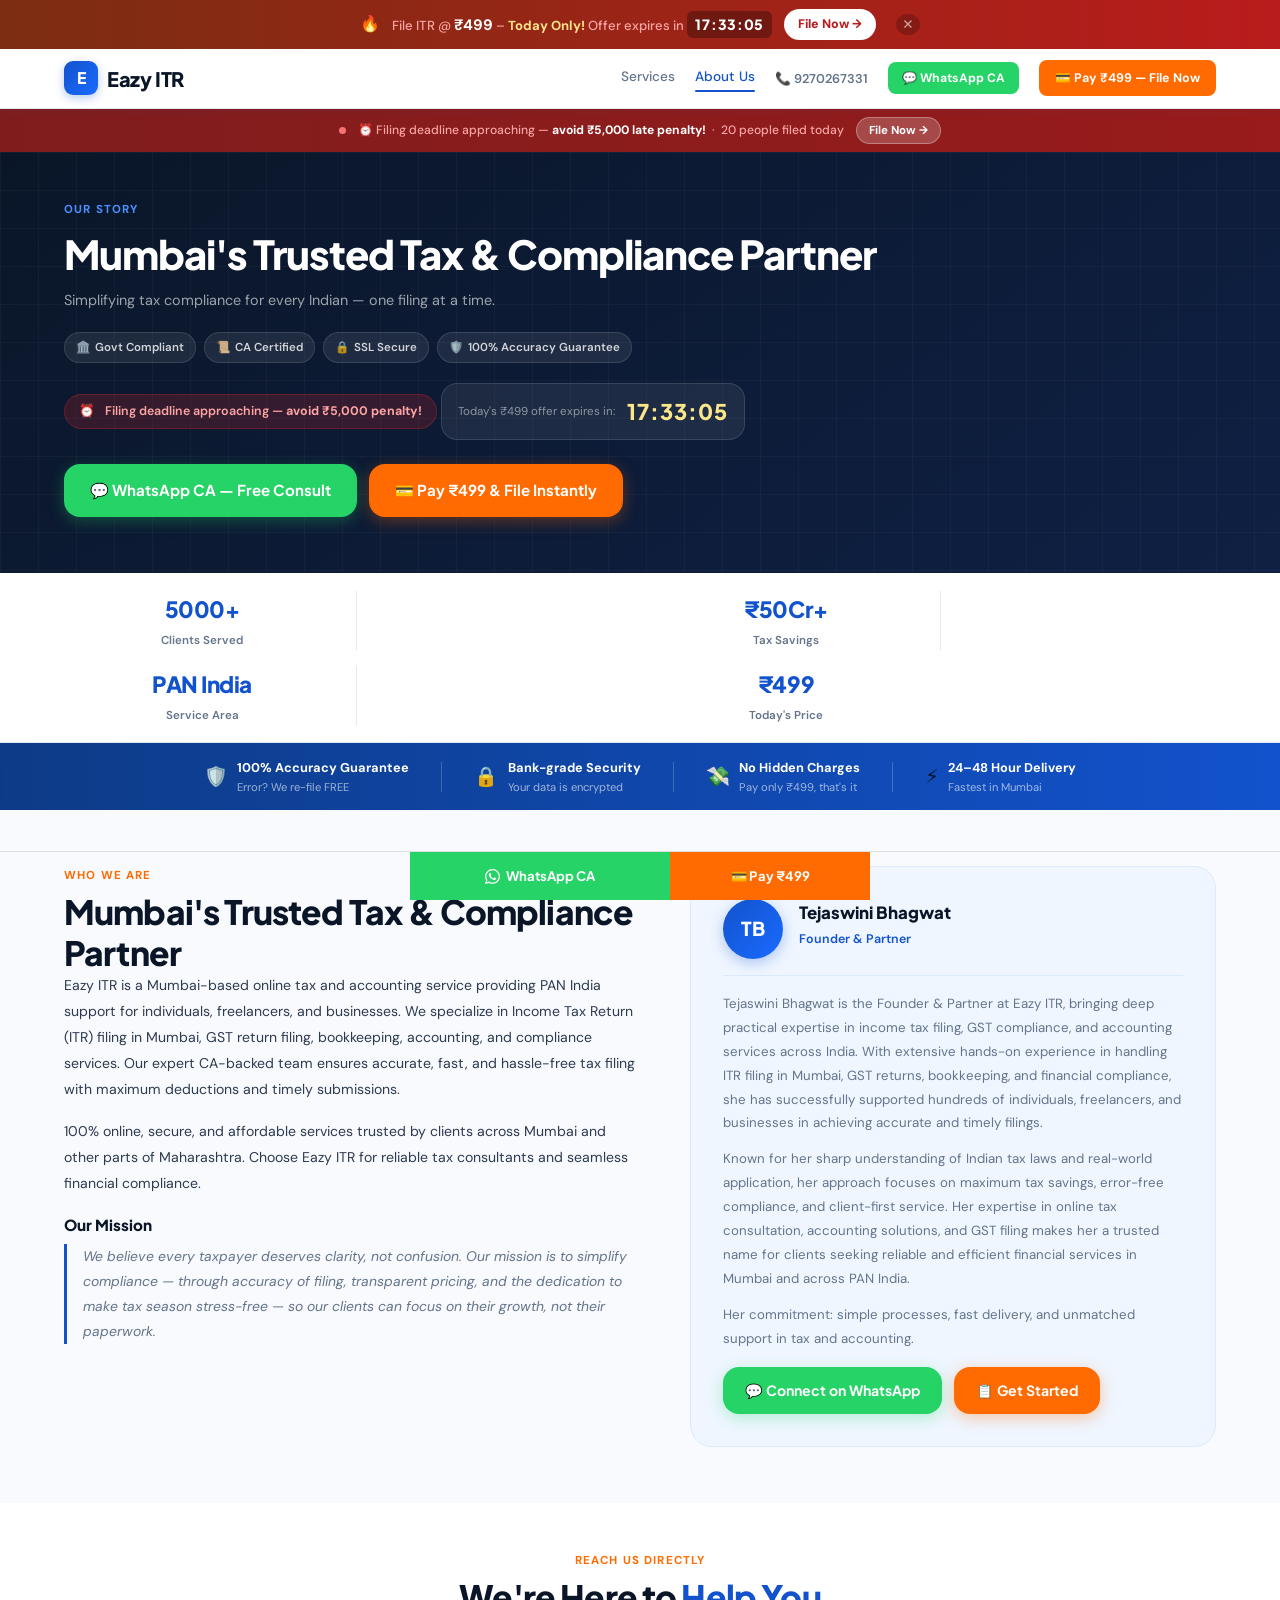
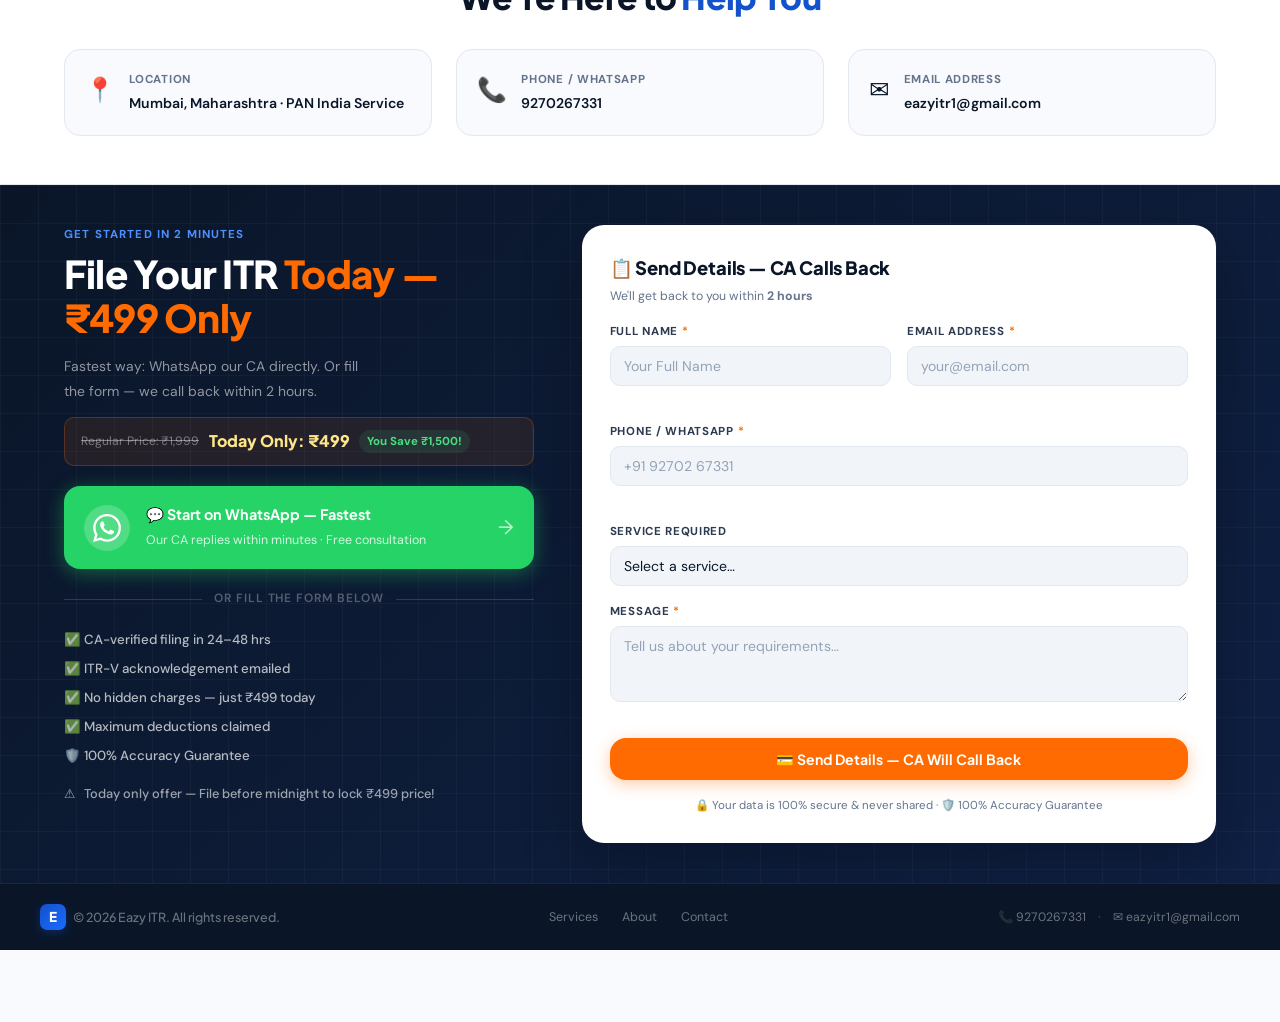
==== commit 8bb32659: "Add files via upload" ====
--- a/about.html
+++ b/about.html
@@ -11,7 +11,7 @@
   <link rel="preconnect" href="https://fonts.gstatic.com" crossorigin />
   <link href="https://fonts.googleapis.com/css2?family=Plus+Jakarta+Sans:ital,wght@0,400;0,500;0,600;0,700;0,800;1,700&family=DM+Sans:wght@400;500;600&display=swap" rel="stylesheet" />
   <link rel="stylesheet" href="styles.css" />
-  <script type="application/ld+json">{"@context":"https://schema.org","@type":"ProfessionalService","name":"Eazy ITR","description":"CA-assisted ITR filing and tax compliance services across Mumbai and India","areaServed":"India","priceRange":"₹999","telephone":"+919270267331","email":"eazyitr1@gmail.com","address":{"@type":"PostalAddress","addressLocality":"Mumbai","addressCountry":"IN"}}</script>
+  <script type="application/ld+json">{"@context":"https://schema.org","@type":"ProfessionalService","name":"Eazy ITR","description":"CA-assisted ITR filing and tax compliance services across Mumbai and India","areaServed":"India","priceRange":"₹499","telephone":"+919270267331","email":"eazyitr1@gmail.com","address":{"@type":"PostalAddress","addressLocality":"Mumbai","addressCountry":"IN"}}</script>
 </head>
 <body class="page-about">
 
@@ -34,6 +34,16 @@
 };
 </script>
 
+<!-- ═══ STICKY OFFER BANNER ═══ -->
+<div class="offer-banner" id="offerBanner">
+  <div class="ob-inner">
+    <span class="ob-fire">🔥</span>
+    <span class="ob-text">File ITR @ <strong>₹499</strong> – <em>Today Only!</em> Offer expires in <span class="ob-countdown" id="bannerCountdown">--:--:--</span></span>
+    <a href="#contact" class="ob-cta">File Now →</a>
+    <button class="ob-close" id="obClose" aria-label="Close">✕</button>
+  </div>
+</div>
+
 <!-- MOBILE NAV -->
 <div class="mobile-nav-overlay" id="mobileNavOverlay">
   <div class="mobile-nav-panel">
@@ -46,7 +56,7 @@
     <div class="mnav-div"></div>
     <a href="https://wa.me/919270267331" class="mnav-link green">💬 WhatsApp Us</a>
     <a href="tel:9270267331" class="mnav-link green">📞 Call Now</a>
-    <a href="#contact" class="mnav-cta">⚡ File ITR Now @ ₹999</a>
+    <a href="#contact" class="mnav-cta">💳 Pay ₹499 &amp; File Instantly</a>
   </div>
 </div>
 
@@ -61,13 +71,21 @@
       <a href="index.html" class="nav-link">Services</a>
       <a href="about.html" class="nav-link active">About Us</a>
       <a href="tel:9270267331" class="nav-phone">📞 9270267331</a>
-      <a href="#contact" class="nav-cta pulse-btn">⚡ File ITR — ₹999</a>
+      <a href="https://wa.me/919270267331" class="nav-wa-btn">💬 WhatsApp CA</a>
+      <a href="#contact" class="nav-cta pulse-btn">💳 Pay ₹499 — File Now</a>
     </nav>
     <button class="hamburger" id="hamburger" aria-label="Open menu" aria-expanded="false">
       <span></span><span></span><span></span>
     </button>
   </div>
 </header>
+
+<!-- URGENCY TOPBAR -->
+<div class="urgency-topbar">
+  <span class="ut-dot"></span>
+  <span id="urgencyTopText">⏰ Filing deadline approaching — <strong>avoid ₹5,000 late penalty!</strong> &nbsp;·&nbsp; <span id="filedTodayTop"></span> people filed today</span>
+  <a href="#contact" class="ut-cta">File Now →</a>
+</div>
 
 <!-- PAGE HERO -->
 <section class="page-hero">
@@ -76,12 +94,25 @@
     <p class="eyebrow" style="color:var(--blue-400)">Our Story</p>
     <h1 class="page-hero-h1" id="overviewTitle"></h1>
     <p class="page-hero-sub">Simplifying tax compliance for every Indian — one filing at a time.</p>
+
+    <div class="trust-badges-row trust-badges-dark">
+      <div class="trust-badge trust-badge-dark"><span>🏛️</span> Govt Compliant</div>
+      <div class="trust-badge trust-badge-dark"><span>📜</span> CA Certified</div>
+      <div class="trust-badge trust-badge-dark"><span>🔒</span> SSL Secure</div>
+      <div class="trust-badge trust-badge-dark"><span>🛡️</span> 100% Accuracy Guarantee</div>
+    </div>
+
     <div class="page-hero-urgency">
       <span>⏰</span><span>Filing deadline approaching — <strong>avoid ₹5,000 penalty!</strong></span>
     </div>
+    <!-- Countdown in about hero -->
+    <div class="about-countdown-wrap">
+      <span class="acd-label">Today's ₹499 offer expires in:</span>
+      <div class="about-countdown" id="aboutCountdown">--:--:--</div>
+    </div>
     <div class="page-hero-ctas">
-      <a href="#contact" class="btn-primary btn-lg pulse-btn">⚡ File ITR Now @ ₹999</a>
-      <a href="https://wa.me/919270267331" class="btn-wa btn-lg">💬 Talk to CA</a>
+      <a href="https://wa.me/919270267331?text=Hi%2C%20I%20want%20to%20file%20my%20ITR%20at%20%E2%82%B9499.%20Please%20help." class="btn-wa btn-lg">💬 WhatsApp CA — Free Consult</a>
+      <a href="#contact" class="btn-primary btn-lg pulse-btn">💳 Pay ₹499 &amp; File Instantly</a>
     </div>
   </div>
 </section>
@@ -96,67 +127,65 @@
     <div class="stat-item" id="stat3"></div>
     <div class="stat-sep"></div>
     <div class="stat-item">
-      <span class="stat-val">₹999</span>
-      <span class="stat-lbl">Starting Price</span>
-    </div>
-  </div>
-</div>
-
-<!-- ABOUT CONTENT -->
+      <span class="stat-val">₹499</span>
+      <span class="stat-lbl">Today's Price</span>
+    </div>
+  </div>
+</div>
+
+<!-- RISK REVERSAL BANNER -->
+<div class="risk-banner">
+  <div class="risk-inner">
+    <div class="risk-item"><span>🛡️</span><div><strong>100% Accuracy Guarantee</strong><span>Error? We re-file FREE</span></div></div>
+    <div class="risk-sep"></div>
+    <div class="risk-item"><span>🔒</span><div><strong>Bank-grade Security</strong><span>Your data is encrypted</span></div></div>
+    <div class="risk-sep"></div>
+    <div class="risk-item"><span>💸</span><div><strong>No Hidden Charges</strong><span>Pay only ₹499, that's it</span></div></div>
+    <div class="risk-sep"></div>
+    <div class="risk-item"><span>⚡</span><div><strong>24–48 Hour Delivery</strong><span>Fastest in Mumbai</span></div></div>
+  </div>
+</div>
+
+<!-- ABOUT OVERVIEW -->
 <section class="about-section">
+  <div class="section-inner about-grid">
+    <div class="about-text fade-in">
+      <p class="eyebrow">Who We Are</p>
+      <h2 class="section-title" id="overviewTitle2">Mumbai's Trusted Tax Partner</h2>
+      <div id="overviewText" class="about-paras"></div>
+      <h3 class="mission-label">Our Mission</h3>
+      <p id="missionText" class="mission-text"></p>
+    </div>
+    <div class="founder-card fade-in">
+      <div class="founder-left">
+        <div class="founder-av" id="founderInitial"></div>
+        <div>
+          <strong id="founderName" class="founder-name"></strong>
+          <span id="founderTitle" class="founder-title"></span>
+        </div>
+      </div>
+      <div id="founderBio" class="founder-bio"></div>
+      <div class="founder-cta-row">
+        <a href="https://wa.me/919270267331" class="btn-wa">💬 Connect on WhatsApp</a>
+        <a href="#contact" class="btn-primary">📋 Get Started</a>
+      </div>
+    </div>
+  </div>
+</section>
+
+<!-- CONTACT DETAILS -->
+<section class="contact-details-section">
   <div class="section-inner">
-    <div class="about-grid">
-
-      <!-- Company Overview -->
-      <div class="about-block">
-        <p class="eyebrow">Who We Are</p>
-        <h2 class="about-h2">Built for India's Taxpayers</h2>
-        <div class="about-body" id="overviewText"></div>
-        <ul class="about-highlights">
-          <li><span>✅</span> <strong>ITR Filing in Mumbai</strong> — Fast, CA-verified, PAN India</li>
-          <li><span>✅</span> <strong>GST Return Filing</strong> &amp; Registration support</li>
-          <li><span>✅</span> <strong>Bookkeeping &amp; Accounting</strong> for all business sizes</li>
-          <li><span>✅</span> Trusted by <strong>5000+ clients</strong> across Maharashtra &amp; India</li>
-        </ul>
-        <a href="https://wa.me/919270267331" class="wa-inline">💬 Chat with our team →</a>
-      </div>
-
-      <!-- Mission -->
-      <div class="mission-card">
-        <div class="mission-icon">🎯</div>
-        <p class="eyebrow">Our Mission</p>
-        <blockquote class="mission-quote" id="missionText"></blockquote>
-        <div class="mission-trust">
-          <span>🏛️ Govt Compliant</span>
-          <span>🔒 100% Secure</span>
-          <span>📜 CA Assisted</span>
-        </div>
-      </div>
-
-    </div>
-
-    <!-- Founder -->
-    <div class="founder-card">
-      <div class="founder-left">
-        <div class="founder-av"><span id="founderInitial"></span></div>
-        <div class="founder-badge">Tax &amp; GST Expert</div>
-      </div>
-      <div class="founder-right">
-        <p class="eyebrow">Meet the Founder</p>
-        <h3 class="founder-name" id="founderName"></h3>
-        <p class="founder-title" id="founderTitle"></p>
-        <div class="founder-bio" id="founderBio"></div>
-        <div class="founder-creds">
-          <span>🏆 Tax &amp; GST Expert</span>
-          <span>📊 Extensive Experience</span>
-          <span>✅ 5000+ Clients</span>
-          <span>🇮🇳 PAN India Service</span>
-        </div>
-      </div>
-    </div>
-
-    <!-- Contact Details -->
+    <p class="eyebrow" style="text-align:center">Reach Us Directly</p>
+    <h2 class="section-title" style="text-align:center;margin-bottom:2rem">We're Here to <em>Help You</em></h2>
     <div class="contact-details-row">
+      <div class="cd-item">
+        <span class="cd-icon">📍</span>
+        <div>
+          <p class="cd-lbl">Location</p>
+          <p class="cd-val">Mumbai, Maharashtra · PAN India Service</p>
+        </div>
+      </div>
       <div class="cd-item">
         <span class="cd-icon">📞</span>
         <div>
@@ -172,41 +201,61 @@
         </div>
       </div>
     </div>
-
   </div>
 </section>
 
-<!-- CONTACT FORM -->
+<!-- CONTACT FORM — WhatsApp First -->
 <section class="contact-section" id="contact">
   <div class="contact-inner">
     <div class="contact-left">
-      <p class="eyebrow" style="color:var(--blue-400)">Get Started</p>
-      <h2 class="contact-h2">File Your ITR <em>Today @ ₹999</em></h2>
-      <p class="contact-sub">Share your details and our CA team will file your return within 24–48 hours. Fast, secure, affordable.</p>
+      <p class="eyebrow" style="color:var(--blue-400)">Get Started in 2 Minutes</p>
+      <h2 class="contact-h2">File Your ITR <em>Today — ₹499 Only</em></h2>
+      <p class="contact-sub">Fastest way: WhatsApp our CA directly. Or fill the form — we call back within 2 hours.</p>
+
+      <!-- Pricing anchoring in contact -->
+      <div class="contact-price-anchor">
+        <span class="cpa-orig">Regular Price: ₹1,999</span>
+        <span class="cpa-now">Today Only: ₹499</span>
+        <span class="cpa-save">You Save ₹1,500!</span>
+      </div>
+
+      <a href="https://wa.me/919270267331?text=Hi%2C%20I%20want%20to%20file%20my%20ITR%20at%20%E2%82%B9499.%20Please%20help." class="wa-primary-block">
+        <div class="wa-primary-icon">
+          <svg width="28" height="28" viewBox="0 0 24 24" fill="currentColor"><path d="M17.472 14.382c-.297-.149-1.758-.867-2.03-.967-.273-.099-.471-.148-.67.15-.197.297-.767.966-.94 1.164-.173.199-.347.223-.644.075-.297-.15-1.255-.463-2.39-1.475-.883-.788-1.48-1.761-1.653-2.059-.173-.297-.018-.458.13-.606.134-.133.298-.347.446-.52.149-.174.198-.298.298-.497.099-.198.05-.371-.025-.52-.075-.149-.669-1.612-.916-2.207-.242-.579-.487-.5-.669-.51-.173-.008-.371-.01-.57-.01-.198 0-.52.074-.792.372-.272.297-1.04 1.016-1.04 2.479 0 1.462 1.065 2.875 1.213 3.074.149.198 2.096 3.2 5.077 4.487.709.306 1.262.489 1.694.625.712.227 1.36.195 1.871.118.571-.085 1.758-.719 2.006-1.413.248-.694.248-1.289.173-1.413-.074-.124-.272-.198-.57-.347m-5.421 7.403h-.004a9.87 9.87 0 01-5.031-1.378l-.361-.214-3.741.982.998-3.648-.235-.374a9.86 9.86 0 01-1.51-5.26c.001-5.45 4.436-9.884 9.888-9.884 2.64 0 5.122 1.03 6.988 2.898a9.825 9.825 0 012.893 6.994c-.003 5.45-4.437 9.884-9.885 9.884m8.413-18.297A11.815 11.815 0 0012.05 0C5.495 0 .16 5.335.157 11.892c0 2.096.547 4.142 1.588 5.945L.057 24l6.305-1.654a11.882 11.882 0 005.683 1.448h.005c6.554 0 11.89-5.335 11.893-11.893a11.821 11.821 0 00-3.48-8.413z"/></svg>
+        </div>
+        <div class="wa-primary-text">
+          <strong>💬 Start on WhatsApp — Fastest</strong>
+          <span>Our CA replies within minutes · Free consultation</span>
+        </div>
+        <div class="wa-primary-arrow">→</div>
+      </a>
+
+      <div class="contact-divider"><span>or fill the form below</span></div>
+
       <div class="contact-benefits">
-        <div class="cb">✅ CA-verified filing</div>
-        <div class="cb">✅ ITR-V acknowledgement</div>
-        <div class="cb">✅ No hidden charges</div>
-        <div class="cb">✅ Max deductions claimed</div>
+        <div class="cb">✅ CA-verified filing in 24–48 hrs</div>
+        <div class="cb">✅ ITR-V acknowledgement emailed</div>
+        <div class="cb">✅ No hidden charges — just ₹499 today</div>
+        <div class="cb">✅ Maximum deductions claimed</div>
+        <div class="cb">🛡️ 100% Accuracy Guarantee</div>
       </div>
       <div class="contact-urgency">
-        <span>⚠️</span><span>Limited offer — File before deadline to save ₹5,000 penalty!</span>
-      </div>
-      <a href="https://wa.me/919270267331" class="wa-cta-block">💬 Prefer WhatsApp? Chat Now →</a>
+        <span>⚠️</span><span>Today only offer — File before midnight to lock ₹499 price!</span>
+      </div>
     </div>
 
     <div class="contact-right">
       <div class="form-success" id="formSuccess">
         <div class="success-icon">✓</div>
         <h3>Message Received!</h3>
-        <p>Our CA team will contact you within one business day.</p>
-        <a href="https://wa.me/919270267331" class="btn-wa" style="margin-top:1.25rem;">💬 WhatsApp for Faster Response</a>
+        <p>Our CA will contact you within 2 hours. For fastest response —</p>
+        <a href="https://wa.me/919270267331?text=Hi%2C%20I%20just%20submitted%20the%20form.%20Please%20help%20me%20file%20ITR." class="btn-wa" style="margin-top:1.25rem;">💬 WhatsApp for Instant Help</a>
       </div>
 
       <form class="contact-form" id="contactForm" novalidate>
         <div class="form-header">
-          <h3>Send Us a Message</h3>
-          <p>We'll get back to you within 2 hours</p>
+          <h3>📋 Send Details — CA Calls Back</h3>
+          <p>We'll get back to you within <strong>2 hours</strong></p>
         </div>
         <div class="form-row">
           <div class="fg">
@@ -221,7 +270,7 @@
           </div>
         </div>
         <div class="fg">
-          <label for="fphone">Phone / WhatsApp</label>
+          <label for="fphone">Phone / WhatsApp <span class="req">*</span></label>
           <input type="tel" id="fphone" name="phone" placeholder="+91 92702 67331" autocomplete="tel" />
           <span class="ferr" id="err-phone"></span>
         </div>
@@ -229,12 +278,14 @@
           <label for="fservice">Service Required</label>
           <select id="fservice" name="service">
             <option value="">Select a service…</option>
-            <option>ITR Filing – Salaried</option>
+            <option>ITR Filing – Salaried (₹499 Today)</option>
             <option>ITR Filing – Business</option>
             <option>GST Registration</option>
             <option>GST Return Filing</option>
             <option>Tax Planning</option>
             <option>TDS Return Filing</option>
+            <option>Bundle: ITR + Consultation</option>
+            <option>Bundle: GST + Accounting</option>
             <option>Other</option>
           </select>
         </div>
@@ -243,8 +294,8 @@
           <textarea id="fmessage" name="message" rows="3" placeholder="Tell us about your requirements…"></textarea>
           <span class="ferr" id="err-message"></span>
         </div>
-        <button type="submit" class="btn-primary btn-full">Send Message → Get CA Callback</button>
-        <p class="form-note">🔒 Your data is 100% secure &amp; never shared</p>
+        <button type="submit" class="btn-primary btn-full pulse-btn">💳 Send Details — CA Will Call Back</button>
+        <p class="form-note">🔒 Your data is 100% secure &amp; never shared · 🛡️ 100% Accuracy Guarantee</p>
       </form>
     </div>
   </div>
@@ -270,16 +321,50 @@
   </div>
 </footer>
 
-<!-- STICKY CTA -->
+<!-- STICKY CTA BAR -->
 <div class="sticky-cta">
   <a href="tel:9270267331" class="scta-call">📞 Call</a>
-  <a href="https://wa.me/919270267331" class="scta-wa">
+  <a href="https://wa.me/919270267331?text=Hi%2C%20I%20want%20to%20file%20my%20ITR.%20Please%20help." class="scta-wa">
     <svg width="15" height="15" viewBox="0 0 24 24" fill="currentColor"><path d="M17.472 14.382c-.297-.149-1.758-.867-2.03-.967-.273-.099-.471-.148-.67.15-.197.297-.767.966-.94 1.164-.173.199-.347.223-.644.075-.297-.15-1.255-.463-2.39-1.475-.883-.788-1.48-1.761-1.653-2.059-.173-.297-.018-.458.13-.606.134-.133.298-.347.446-.52.149-.174.198-.298.298-.497.099-.198.05-.371-.025-.52-.075-.149-.669-1.612-.916-2.207-.242-.579-.487-.5-.669-.51-.173-.008-.371-.01-.57-.01-.198 0-.52.074-.792.372-.272.297-1.04 1.016-1.04 2.479 0 1.462 1.065 2.875 1.213 3.074.149.198 2.096 3.2 5.077 4.487.709.306 1.262.489 1.694.625.712.227 1.36.195 1.871.118.571-.085 1.758-.719 2.006-1.413.248-.694.248-1.289.173-1.413-.074-.124-.272-.198-.57-.347m-5.421 7.403h-.004a9.87 9.87 0 01-5.031-1.378l-.361-.214-3.741.982.998-3.648-.235-.374a9.86 9.86 0 01-1.51-5.26c.001-5.45 4.436-9.884 9.888-9.884 2.64 0 5.122 1.03 6.988 2.898a9.825 9.825 0 012.893 6.994c-.003 5.45-4.437 9.884-9.885 9.884m8.413-18.297A11.815 11.815 0 0012.05 0C5.495 0 .16 5.335.157 11.892c0 2.096.547 4.142 1.588 5.945L.057 24l6.305-1.654a11.882 11.882 0 005.683 1.448h.005c6.554 0 11.89-5.335 11.893-11.893a11.821 11.821 0 00-3.48-8.413z"/></svg>
-    WhatsApp
+    WhatsApp CA
   </a>
-  <a href="#contact" class="scta-file">⚡ File Now</a>
-</div>
-
-<script src="script.js" defer></script>
+  <a href="#contact" class="scta-file">💳 Pay ₹499</a>
+</div>
+
+<!-- FLOATING CTA BUTTON -->
+<a href="#contact" class="floating-cta" id="floatingCta" aria-label="File My ITR Now">
+  <span class="fcta-icon">⚡</span>
+  <span class="fcta-text">File My ITR Now</span>
+</a>
+
+<!-- SOCIAL PROOF POPUP -->
+<div class="sp-popup" id="spPopup" aria-live="polite">
+  <div class="sp-avatar" id="spAvatar">R</div>
+  <div class="sp-content">
+    <strong id="spName">Rohit from Mumbai</strong>
+    <span id="spAction">just filed their ITR ✅</span>
+  </div>
+  <button class="sp-close" id="spClose" aria-label="Close">✕</button>
+</div>
+
+<!-- EXIT INTENT POPUP -->
+<div class="exit-overlay" id="exitOverlay">
+  <div class="exit-modal" id="exitModal">
+    <button class="exit-close" id="exitClose" aria-label="Close">✕</button>
+    <div class="exit-emoji">⚠️</div>
+    <h2 class="exit-h2">Wait! Don't Miss This Deal</h2>
+    <p class="exit-sub">Get <strong>₹100 OFF</strong> if you file your ITR in the next</p>
+    <div class="exit-countdown" id="exitCountdown">10:00</div>
+    <div class="exit-price-row">
+      <span class="exit-orig">₹599</span>
+      <span class="exit-now">₹499 Only</span>
+    </div>
+    <a href="#contact" class="btn-primary btn-full exit-cta pulse-btn" id="exitCta">✅ Claim ₹100 OFF — File Now</a>
+    <a href="https://wa.me/919270267331?text=Hi%2C%20I%20want%20to%20claim%20the%20%E2%82%B9100%20off%20offer." class="btn-wa btn-full" style="margin-top:.6rem;">💬 Claim via WhatsApp</a>
+    <p class="exit-note" id="exitDecline">No thanks, I'll pay full price later →</p>
+  </div>
+</div>
+
+<script src="script.js"></script>
 </body>
 </html>
--- a/styles.css
+++ b/styles.css
@@ -1,6 +1,6 @@
 /* ================================================================
-   EAZY ITR — styles.css (Conversion Redesign 2025)
-   Strategy: Above-the-fold dominant · CRO-first · Mobile-first
+   EAZY ITR — styles.css (CRO Optimized 2025 — Full Upgrade)
+   Strategy: Urgency-driven · Conversion-first · Mobile-first
    Fonts: Plus Jakarta Sans + DM Sans
    ================================================================ */
 
@@ -64,7 +64,69 @@
 button{cursor:pointer;font-family:inherit;border:none;background:none}
 
 /* ---------------------------------------------------------------
-   3. HEADER
+   3. STICKY OFFER BANNER (NEW)
+   --------------------------------------------------------------- */
+.offer-banner{
+  position:sticky;top:0;z-index:200;
+  background:linear-gradient(90deg,#7c2d12,#b91c1c,#7c2d12);
+  background-size:200% 100%;
+  animation:bannerSlide 4s ease-in-out infinite;
+  padding:9px 1.5rem;
+}
+@keyframes bannerSlide{
+  0%,100%{background-position:0% 50%}
+  50%{background-position:100% 50%}
+}
+.ob-inner{
+  max-width:var(--max-w);margin:0 auto;
+  display:flex;align-items:center;justify-content:center;gap:.75rem;
+  flex-wrap:wrap;text-align:center;
+}
+.ob-fire{font-size:1rem;animation:firePulse 1s ease-in-out infinite alternate}
+@keyframes firePulse{from{transform:scale(1)}to{transform:scale(1.2)}}
+.ob-text{font-size:.82rem;color:#fca5a5;font-weight:500}
+.ob-text strong{color:#fff;font-size:.95rem}
+.ob-text em{color:#fde68a;font-style:normal;font-weight:700}
+.ob-countdown{
+  display:inline-block;background:rgba(0,0,0,.3);
+  color:#fff;font-family:var(--font-display);font-size:.88rem;font-weight:800;
+  padding:2px 8px;border-radius:6px;letter-spacing:.05em;
+}
+.ob-cta{
+  background:#fff;color:#b91c1c;font-size:.78rem;font-weight:800;
+  padding:5px 14px;border-radius:20px;white-space:nowrap;
+  transition:background .2s,transform .15s;
+  animation:obCtaPulse 2s ease-in-out infinite;
+}
+@keyframes obCtaPulse{
+  0%,100%{box-shadow:0 0 0 0 rgba(255,255,255,.4)}
+  50%{box-shadow:0 0 0 6px rgba(255,255,255,0)}
+}
+.ob-cta:hover{background:#fef2f2;transform:scale(1.05)}
+.ob-close{
+  color:rgba(255,255,255,.6);font-size:.85rem;padding:2px 6px;
+  margin-left:.5rem;border-radius:50%;background:rgba(0,0,0,.2);
+  transition:background .2s;flex-shrink:0;
+}
+.ob-close:hover{background:rgba(0,0,0,.4);color:#fff}
+
+/* ---------------------------------------------------------------
+   4. URGENCY TOPBAR
+   --------------------------------------------------------------- */
+.urgency-topbar{
+  background:linear-gradient(90deg,#7f1d1d,#991b1b);
+  display:flex;align-items:center;justify-content:center;gap:.75rem;
+  padding:8px 1.5rem;font-size:.76rem;font-weight:500;color:#fca5a5;
+  flex-wrap:wrap;text-align:center;
+}
+.urgency-topbar strong{color:#fff;font-weight:700}
+.ut-dot{width:7px;height:7px;background:#f87171;border-radius:50%;animation:pulseDot 1.8s ease-in-out infinite;flex-shrink:0}
+@keyframes pulseDot{0%,100%{opacity:1;transform:scale(1)}50%{opacity:.5;transform:scale(.7)}}
+.ut-cta{background:rgba(255,255,255,.2);border:1px solid rgba(255,255,255,.3);color:#fff;font-size:.72rem;font-weight:700;padding:3px 12px;border-radius:20px;white-space:nowrap;transition:background .2s}
+.ut-cta:hover{background:rgba(255,255,255,.35);color:#fff}
+
+/* ---------------------------------------------------------------
+   5. HEADER
    --------------------------------------------------------------- */
 .site-header{
   position:sticky;top:0;z-index:100;
@@ -91,20 +153,34 @@
 }
 .logo-icon.small{width:26px;height:26px;font-size:.85rem;border-radius:7px}
 .logo-name{font-family:var(--font-display);font-size:1.25rem;font-weight:800;letter-spacing:-.02em;color:var(--ink);white-space:nowrap}
-.main-nav{display:flex;align-items:center;gap:1.5rem}
+.main-nav{display:flex;align-items:center;gap:1.25rem}
 .nav-link{font-size:.85rem;font-weight:500;color:var(--ink-soft);position:relative;padding-bottom:2px}
 .nav-link::after{content:'';position:absolute;bottom:-2px;left:0;width:0;height:2px;background:var(--primary);border-radius:1px;transition:width .2s}
 .nav-link:hover,.nav-link.active{color:var(--primary)}
 .nav-link:hover::after,.nav-link.active::after{width:100%}
 .nav-phone{font-size:.8rem;font-weight:600;color:var(--ink-soft);white-space:nowrap}
 .nav-phone:hover{color:var(--primary)}
+.nav-wa-btn{
+  display:inline-flex;align-items:center;padding:6px 14px;
+  background:var(--wa-green);color:#fff;
+  font-size:.76rem;font-weight:700;border-radius:8px;
+  transition:background .2s,transform .15s;white-space:nowrap;
+}
+.nav-wa-btn:hover{background:#1ebe59;color:#fff;transform:scale(1.03)}
 .nav-cta{
-  display:inline-flex;align-items:center;padding:8px 18px;
+  display:inline-flex;align-items:center;padding:8px 16px;
   background:var(--accent);color:#fff;
-  font-size:.8rem;font-weight:700;border-radius:8px;
+  font-size:.78rem;font-weight:700;border-radius:8px;
   transition:background .2s,transform .15s,box-shadow .2s;white-space:nowrap;
 }
 .nav-cta:hover{background:var(--accent-dark);color:#fff;transform:scale(1.03);box-shadow:0 4px 14px rgba(255,107,0,.35)}
+
+/* Pulse animation */
+@keyframes pulse{
+  0%,100%{box-shadow:0 0 0 0 rgba(255,107,0,.5)}
+  50%{box-shadow:0 0 0 8px rgba(255,107,0,0)}
+}
+.pulse-btn{animation:pulse 2.5s ease-in-out infinite}
 
 /* Hamburger */
 .hamburger{display:none;flex-direction:column;gap:5px;padding:6px;border-radius:var(--radius);transition:background .2s}
@@ -130,310 +206,496 @@
 .mnav-link.active{color:var(--primary)}
 .mnav-link.green{color:var(--success)}
 .mnav-div{height:1px;background:var(--rule);margin:.5rem 0}
-.mnav-cta{display:block;background:var(--accent);color:#fff;font-family:var(--font-display);font-size:.88rem;font-weight:700;padding:13px 18px;border-radius:var(--radius);text-align:center;margin-top:.5rem;box-shadow:0 4px 14px rgba(255,107,0,.3)}
-
-/* ---------------------------------------------------------------
-   4. BUTTONS
+.mnav-cta{
+  margin-top:auto;background:var(--accent);color:#fff;
+  font-family:var(--font-display);font-size:.88rem;font-weight:800;
+  text-align:center;padding:13px;border-radius:var(--radius-lg);
+  transition:background .2s;
+}
+.mnav-cta:hover{background:var(--accent-dark);color:#fff}
+
+/* ---------------------------------------------------------------
+   6. HERO SECTION
+   --------------------------------------------------------------- */
+.hero-section{
+  position:relative;overflow:hidden;
+  background:linear-gradient(145deg,var(--blue-900) 0%,var(--blue-800) 60%,#0d2a5c 100%);
+  padding:3rem 0 3.5rem;
+}
+.hero-bg{position:absolute;inset:0;overflow:hidden;pointer-events:none}
+.hblob{position:absolute;border-radius:50%;filter:blur(80px);opacity:.15}
+.hb1{width:500px;height:500px;background:var(--blue-500);top:-100px;right:-100px}
+.hb2{width:400px;height:400px;background:var(--accent);bottom:-80px;left:-80px}
+.hgrid{
+  position:absolute;inset:0;
+  background-image:linear-gradient(rgba(255,255,255,.04) 1px,transparent 1px),linear-gradient(90deg,rgba(255,255,255,.04) 1px,transparent 1px);
+  background-size:40px 40px;
+}
+.hero-inner{
+  position:relative;max-width:var(--max-w);margin:0 auto;padding:0 1.5rem;
+  display:grid;grid-template-columns:1.1fr 1fr;gap:3rem;align-items:center;
+}
+.hero-badge{
+  display:inline-flex;align-items:center;gap:8px;
+  background:rgba(255,255,255,.1);border:1px solid rgba(255,255,255,.15);
+  color:rgba(255,255,255,.9);font-size:.77rem;font-weight:600;
+  padding:6px 14px;border-radius:20px;margin-bottom:1.25rem;
+}
+.live-dot{width:6px;height:6px;border-radius:50%;background:#22c55e;animation:pulseDot 1.5s ease-in-out infinite;flex-shrink:0}
+.hero-h1{
+  font-family:var(--font-display);font-size:clamp(2rem,4.5vw,3.2rem);
+  font-weight:800;color:#fff;line-height:1.1;letter-spacing:-.03em;
+  margin-bottom:1rem;
+}
+.hero-h1 em{color:var(--accent);font-style:normal;display:block}
+.hero-sub{font-size:.95rem;color:rgba(255,255,255,.7);line-height:1.7;margin-bottom:1.5rem}
+.price-anchor{display:inline-flex;align-items:center;gap:.5rem;margin-left:.25rem}
+.price-anchor s{color:rgba(255,255,255,.4);font-size:.85rem}
+.price-now{
+  color:#fde68a;font-family:var(--font-display);font-size:1.05rem;font-weight:800;
+  background:rgba(255,107,0,.2);padding:2px 10px;border-radius:20px;border:1px solid rgba(255,107,0,.4);
+}
+
+/* Hero Countdown */
+.hero-countdown-wrap{
+  display:inline-flex;align-items:center;gap:.75rem;
+  background:rgba(255,255,255,.07);border:1px solid rgba(255,255,255,.12);
+  border-radius:var(--radius-lg);padding:.65rem 1.1rem;margin-bottom:1.5rem;
+}
+.hcd-label{font-size:.75rem;color:rgba(255,255,255,.5);white-space:nowrap}
+.hero-countdown{
+  font-family:var(--font-display);font-size:1.5rem;font-weight:800;
+  color:#fde68a;letter-spacing:.05em;
+  text-shadow:0 0 20px rgba(253,230,138,.4);
+}
+
+/* Trust badges */
+.trust-badges-row{display:flex;flex-wrap:wrap;gap:.5rem;margin-bottom:1.25rem}
+.trust-badge{
+  display:inline-flex;align-items:center;gap:5px;
+  background:rgba(255,255,255,.1);border:1px solid rgba(255,255,255,.15);
+  color:rgba(255,255,255,.8);font-size:.72rem;font-weight:600;
+  padding:5px 11px;border-radius:20px;
+}
+.trust-badge.trust-badge-dark{background:rgba(255,255,255,.08);border-color:rgba(255,255,255,.12)}
+
+/* Guarantee strip */
+.guarantee-strip{
+  display:flex;align-items:flex-start;gap:.75rem;
+  background:rgba(22,163,74,.15);border:1px solid rgba(22,163,74,.3);
+  border-radius:var(--radius);padding:.75rem 1rem;margin-bottom:1.5rem;
+}
+.gs-icon{font-size:1.25rem}
+.guarantee-strip strong{display:block;font-size:.85rem;font-weight:700;color:#86efac}
+.guarantee-strip span{font-size:.75rem;color:rgba(255,255,255,.5)}
+
+/* Hero CTAs */
+.hero-ctas{display:flex;flex-wrap:wrap;gap:.75rem;margin-bottom:1.25rem}
+.hero-social-proof{
+  display:flex;align-items:center;gap:.75rem;
+  font-size:.78rem;color:rgba(255,255,255,.5);
+}
+.hsp-avatars{display:flex}
+.hsp-av{
+  width:26px;height:26px;border-radius:50%;
+  background:linear-gradient(135deg,var(--blue-500),var(--blue-700));
+  border:2px solid rgba(255,255,255,.2);
+  display:grid;place-items:center;font-size:.65rem;font-weight:700;color:#fff;
+  margin-right:-7px;
+}
+.hsp-av:last-child{margin-right:0}
+
+/* ---------------------------------------------------------------
+   7. PRICING CARD (HERO RIGHT)
+   --------------------------------------------------------------- */
+.pricing-card{
+  background:#fff;border-radius:var(--radius-xl);
+  padding:1.75rem;
+  box-shadow:0 24px 80px rgba(0,0,0,.35),0 0 0 1px rgba(255,255,255,.1);
+  position:relative;overflow:hidden;
+}
+.pricing-card::before{
+  content:'';position:absolute;top:0;left:0;right:0;height:4px;
+  background:linear-gradient(90deg,var(--accent),#ff9d00,var(--accent));
+  background-size:200%;animation:shimmer 2s linear infinite;
+}
+@keyframes shimmer{from{background-position:0%}to{background-position:200%}}
+.pc-badge-wrap{display:flex;gap:.5rem;margin-bottom:1rem}
+.pc-badge-pop{
+  background:linear-gradient(135deg,var(--accent),#ff9d00);
+  color:#fff;font-size:.7rem;font-weight:800;padding:4px 10px;border-radius:20px;
+}
+.pc-badge-ltd{
+  background:linear-gradient(135deg,#7c3aed,#5b21b6);
+  color:#fff;font-size:.7rem;font-weight:700;padding:4px 10px;border-radius:20px;
+}
+.pc-head h3{font-family:var(--font-display);font-size:1.1rem;font-weight:800;color:var(--ink);letter-spacing:-.01em}
+.pc-head p{font-size:.75rem;color:var(--ink-soft);margin-top:3px}
+.pc-price-row{
+  display:flex;align-items:baseline;gap:.6rem;
+  background:var(--blue-50);border-radius:var(--radius);
+  padding:.75rem 1rem;margin:1rem 0;
+}
+.pc-original{font-size:1rem;color:var(--ink-muted);text-decoration:line-through;font-family:var(--font-display)}
+.pc-current{font-family:var(--font-display);font-size:2rem;font-weight:800;color:var(--accent)}
+.pc-save{
+  font-size:.7rem;font-weight:800;color:#16a34a;
+  background:#dcfce7;padding:3px 8px;border-radius:20px;margin-left:auto;white-space:nowrap;
+}
+
+/* Pricing countdown */
+.pc-countdown-wrap{
+  display:flex;align-items:center;justify-content:space-between;
+  background:linear-gradient(90deg,#fef2f2,#fff7ed);
+  border:1px solid #fecaca;border-radius:var(--radius);
+  padding:.6rem 1rem;margin-bottom:1rem;
+}
+.pc-cd-label{font-size:.72rem;color:#b91c1c;font-weight:600}
+.pc-countdown{
+  font-family:var(--font-display);font-size:1.1rem;font-weight:800;
+  color:#b91c1c;letter-spacing:.05em;
+}
+
+.pc-features{list-style:none;display:flex;flex-direction:column;gap:6px;margin-bottom:1.25rem}
+.pc-features li{font-size:.83rem;color:var(--ink-mid)}
+.pc-cta{font-size:.9rem!important}
+.pc-note{text-align:center;font-size:.7rem;color:var(--ink-muted);margin-top:.6rem}
+
+/* ---------------------------------------------------------------
+   8. BUTTONS
    --------------------------------------------------------------- */
 .btn-primary{
-  display:inline-flex;align-items:center;justify-content:center;gap:6px;
-  padding:11px 22px;background:var(--accent);color:#fff;
-  font-family:var(--font-display);font-size:.82rem;font-weight:700;
-  border-radius:var(--radius);transition:background .2s,transform .15s,box-shadow .2s;
-  white-space:nowrap;letter-spacing:.01em;
-}
-.btn-primary:hover{background:var(--accent-dark);color:#fff;transform:scale(1.03);box-shadow:0 4px 18px rgba(255,107,0,.35)}
-.btn-primary:active{transform:scale(.97)}
+  display:inline-flex;align-items:center;justify-content:center;
+  padding:12px 22px;background:var(--accent);color:#fff;
+  font-family:var(--font-display);font-size:.88rem;font-weight:700;
+  border-radius:var(--radius-lg);transition:background .2s,transform .15s,box-shadow .2s;
+  box-shadow:0 4px 16px rgba(255,107,0,.35);white-space:nowrap;
+}
+.btn-primary:hover{background:var(--accent-dark);color:#fff;transform:translateY(-1px);box-shadow:0 6px 20px rgba(255,107,0,.4)}
 .btn-wa{
   display:inline-flex;align-items:center;justify-content:center;gap:7px;
-  padding:11px 22px;background:var(--wa-green);color:#fff;
-  font-family:var(--font-display);font-size:.82rem;font-weight:700;
-  border-radius:var(--radius);transition:background .2s,transform .15s,box-shadow .2s;white-space:nowrap;
-}
-.btn-wa:hover{background:#1ebe59;color:#fff;transform:scale(1.03);box-shadow:0 4px 16px rgba(37,211,102,.4)}
-.btn-lg{padding:13px 26px;font-size:.88rem}
-.btn-full{width:100%;padding:14px 22px;font-size:.9rem}
-.pulse-btn{animation:softPulse 2.5s ease-in-out infinite}
-@keyframes softPulse{0%,100%{box-shadow:0 4px 14px rgba(255,107,0,.25)}50%{box-shadow:0 4px 22px rgba(255,107,0,.5)}}
-
-/* ---------------------------------------------------------------
-   5. HERO — ABOVE THE FOLD
-   --------------------------------------------------------------- */
-.hero-section{
-  position:relative;overflow:hidden;background:#fff;
+  padding:12px 22px;background:var(--wa-green);color:#fff;
+  font-family:var(--font-display);font-size:.88rem;font-weight:700;
+  border-radius:var(--radius-lg);transition:background .2s,transform .15s;
+  box-shadow:0 4px 16px rgba(37,211,102,.3);white-space:nowrap;
+}
+.btn-wa:hover{background:#1ebe59;color:#fff;transform:translateY(-1px)}
+.btn-lg{padding:14px 26px;font-size:.94rem}
+.btn-full{width:100%;justify-content:center}
+
+/* ---------------------------------------------------------------
+   9. HOW IT WORKS — 3 STEPS (NEW)
+   --------------------------------------------------------------- */
+.how-section{
+  background:#fff;padding:3.5rem 0;
   border-bottom:1px solid var(--rule);
 }
-.hero-bg{position:absolute;inset:0;pointer-events:none;overflow:hidden}
-.hblob{position:absolute;border-radius:50%;filter:blur(80px);opacity:.1}
-.hb1{width:560px;height:560px;top:-180px;right:-80px;background:var(--blue-500)}
-.hb2{width:360px;height:360px;bottom:-100px;left:-80px;background:var(--accent);opacity:.07}
-.hgrid{
-  position:absolute;inset:0;
-  background-image:linear-gradient(rgba(18,82,204,.035) 1px,transparent 1px),linear-gradient(90deg,rgba(18,82,204,.035) 1px,transparent 1px);
-  background-size:38px 38px;
-}
-.hero-inner{
-  position:relative;max-width:var(--max-w);margin:0 auto;
-  padding:2.5rem 1.5rem;
-  display:grid;grid-template-columns:1fr 320px;gap:2.5rem;align-items:center;
-}
-/* Badge */
-.hero-badge,.hero-badge{
-  display:inline-flex;align-items:center;gap:8px;
-  background:var(--blue-50);border:1px solid var(--blue-100);
-  color:var(--primary);font-size:.75rem;font-weight:600;
-  padding:5px 13px;border-radius:50px;margin-bottom:.9rem;width:fit-content;
-}
-.live-dot{width:7px;height:7px;background:var(--success);border-radius:50%;animation:pulseDot 1.8s ease-in-out infinite;flex-shrink:0}
-@keyframes pulseDot{0%,100%{opacity:1;transform:scale(1)}50%{opacity:.5;transform:scale(.7)}}
-/* Headline */
-.hero-h1{
-  font-family:var(--font-display);
-  font-size:clamp(2rem,4vw,3.1rem);font-weight:800;
-  line-height:1.1;letter-spacing:-.025em;color:var(--ink);
-  margin-bottom:.75rem;
-}
-.hero-h1 em{color:var(--primary);font-style:normal}
-.hero-sub{font-size:.95rem;color:var(--ink-soft);margin-bottom:1rem}
-.hero-sub strong{color:var(--primary);font-weight:600}
-/* Bullets */
-.hero-bullets{list-style:none;margin-bottom:1rem;display:flex;flex-direction:column;gap:7px}
-.hero-bullets li{display:flex;align-items:flex-start;gap:7px;font-size:.875rem;color:var(--ink-mid);font-weight:500}
-/* Urgency */
-.hero-urgency{
-  display:inline-flex;align-items:center;gap:9px;
-  background:#fef3f2;border:1px solid #fecdca;border-radius:var(--radius);
-  padding:9px 14px;font-size:.8rem;font-weight:500;color:#7f1d1d;
-  margin-bottom:1.25rem;max-width:100%;
-}
-.hero-urgency strong{font-weight:700;color:#991b1b}
-.urg-icon{font-size:1rem;flex-shrink:0}
-/* CTA row */
-.hero-ctas{display:flex;align-items:center;gap:.75rem;flex-wrap:wrap;margin-bottom:1rem}
-/* Trust row */
-.hero-trust{display:flex;align-items:center;gap:.6rem;flex-wrap:wrap;font-size:.75rem;font-weight:600;color:var(--ink-soft)}
-.tdot{width:3px;height:3px;background:var(--ink-muted);border-radius:50%;flex-shrink:0}
-
-/* Proof Card */
-.hero-card{
+.steps-wrap{
+  display:flex;align-items:stretch;gap:0;
+  justify-content:center;
+}
+.step-card{
+  flex:1;max-width:300px;
+  background:var(--cream);border:1px solid var(--rule);border-radius:var(--radius-xl);
+  padding:2rem 1.5rem;text-align:center;
+  position:relative;transition:box-shadow .2s,transform .2s;
+}
+.step-card:hover{box-shadow:var(--sh-md);transform:translateY(-3px)}
+.step-card-feat{
+  background:linear-gradient(145deg,var(--blue-900),var(--blue-800));
+  border-color:var(--blue-700);transform:scale(1.04);
+  box-shadow:var(--sh-lg);
+}
+.step-card-feat:hover{transform:scale(1.04) translateY(-3px)}
+.step-card-feat h3,.step-card-feat p,.step-card-feat .step-cta{color:#fff!important}
+.step-card-feat .step-cta{background:var(--accent);color:#fff!important}
+.step-num{
+  position:absolute;top:-14px;left:50%;transform:translateX(-50%);
+  width:28px;height:28px;border-radius:50%;
+  background:var(--accent);color:#fff;font-family:var(--font-display);font-size:.85rem;font-weight:800;
+  display:grid;place-items:center;box-shadow:0 3px 10px rgba(255,107,0,.4);
+}
+.step-icon{font-size:2.2rem;margin-bottom:.75rem}
+.step-card h3{font-family:var(--font-display);font-size:1rem;font-weight:800;color:var(--ink);margin-bottom:.5rem}
+.step-card p{font-size:.82rem;color:var(--ink-soft);line-height:1.7}
+.step-cta{
+  display:inline-block;margin-top:1rem;font-size:.78rem;font-weight:700;
+  color:var(--primary);border-bottom:2px solid currentColor;
+  padding-bottom:1px;transition:color .2s;
+}
+.step-cta:hover{color:var(--accent)}
+.step-arrow{
+  font-size:1.5rem;color:var(--ink-muted);
+  display:flex;align-items:center;padding:0 .5rem;flex-shrink:0;
+}
+
+/* ---------------------------------------------------------------
+   10. RISK REVERSAL BANNER
+   --------------------------------------------------------------- */
+.risk-banner{background:linear-gradient(90deg,var(--blue-700),var(--blue-600));padding:.85rem 1.5rem}
+.risk-inner{
+  max-width:var(--max-w);margin:0 auto;
+  display:flex;align-items:center;justify-content:center;
+  gap:2rem;flex-wrap:wrap;
+}
+.risk-item{display:flex;align-items:center;gap:.6rem}
+.risk-item span:first-child{font-size:1.2rem}
+.risk-item div{display:flex;flex-direction:column}
+.risk-item strong{font-size:.8rem;font-weight:700;color:#fff}
+.risk-item span:last-child{font-size:.7rem;color:rgba(255,255,255,.6)}
+.risk-sep{width:1px;height:30px;background:rgba(255,255,255,.2);flex-shrink:0}
+
+/* ---------------------------------------------------------------
+   11. TRUST AUTHORITY SECTION (NEW)
+   --------------------------------------------------------------- */
+.trust-section{
+  padding:3.5rem 0;background:var(--cream);
+  border-bottom:1px solid var(--rule);
+}
+.trust-grid{
+  display:grid;grid-template-columns:repeat(4,1fr);gap:1.5rem;
+}
+.trust-item{
+  background:#fff;border-radius:var(--radius-xl);padding:1.75rem 1.25rem;
+  text-align:center;border:1px solid var(--rule);
+  transition:box-shadow .2s,transform .2s;
+}
+.trust-item:hover{box-shadow:var(--sh-md);transform:translateY(-3px)}
+.ti-icon{font-size:2rem;margin-bottom:.75rem}
+.ti-stat{
+  font-family:var(--font-display);font-size:1.9rem;font-weight:800;
+  color:var(--primary);letter-spacing:-.03em;
+}
+.ti-label{font-size:.78rem;font-weight:700;color:var(--ink-mid);margin:.25rem 0 .6rem}
+.ti-desc{font-size:.75rem;color:var(--ink-soft);line-height:1.6}
+
+/* ---------------------------------------------------------------
+   12. SERVICES SECTION
+   --------------------------------------------------------------- */
+.services-section{padding:3.5rem 0 2.5rem}
+.section-inner{max-width:var(--max-w);margin:0 auto;padding:0 1.5rem}
+.section-head{display:flex;align-items:flex-start;justify-content:space-between;gap:1.5rem;margin-bottom:2rem}
+.eyebrow{font-size:.72rem;font-weight:700;letter-spacing:.1em;text-transform:uppercase;color:var(--accent);margin-bottom:.4rem}
+.section-title{font-family:var(--font-display);font-size:clamp(1.5rem,3vw,2.1rem);font-weight:800;color:var(--ink);line-height:1.2;letter-spacing:-.025em}
+.section-title em{color:var(--primary);font-style:normal}
+.section-sub{font-size:.85rem;color:var(--ink-soft);margin-top:.5rem}
+.btn-head-cta{flex-shrink:0;align-self:center}
+
+.services-grid{display:grid;grid-template-columns:repeat(3,1fr);gap:1.25rem}
+.service-card{
   background:#fff;border:1px solid var(--rule);border-radius:var(--radius-xl);
-  padding:1.5rem;box-shadow:var(--sh-lg);display:flex;flex-direction:column;gap:1rem;
-  position:relative;overflow:hidden;flex-shrink:0;
-}
-.hero-card::before{content:'';position:absolute;top:0;left:0;right:0;height:4px;background:linear-gradient(90deg,var(--blue-600),var(--blue-400))}
-.hcard-live{display:flex;align-items:center;gap:7px;font-size:.7rem;font-weight:700;letter-spacing:.1em;text-transform:uppercase;color:var(--success)}
-.hcard-stat{display:flex;flex-direction:column;gap:3px}
-.hnum{font-family:var(--font-display);font-size:2.4rem;font-weight:800;color:var(--ink);line-height:1;display:inline}
-.hnum-suf{font-family:var(--font-display);font-size:2rem;font-weight:800;color:var(--primary)}
-.hbig{font-family:var(--font-display);font-size:2rem;font-weight:800;color:var(--ink);line-height:1}
-.hlabel{font-size:.72rem;font-weight:600;letter-spacing:.06em;text-transform:uppercase;color:var(--ink-soft);margin-top:3px}
-.hcard-sep{height:1px;background:var(--rule)}
-.hcard-foot{display:flex;align-items:center;gap:9px;padding-top:.25rem}
-.havs{display:flex;align-items:center}
-.hav{width:26px;height:26px;border-radius:50%;background:linear-gradient(135deg,var(--blue-500),var(--blue-400));color:#fff;font-size:.68rem;font-weight:700;display:grid;place-items:center;border:2px solid #fff;margin-left:-7px}
-.hav:first-child{margin-left:0}
-.hcard-foot span{font-size:.75rem;font-weight:600;color:var(--ink-soft)}
-.hcard-btn{
-  display:block;text-align:center;background:var(--accent);color:#fff;
-  font-family:var(--font-display);font-size:.82rem;font-weight:700;
-  padding:12px;border-radius:var(--radius);margin-top:.25rem;
-  transition:background .2s,transform .15s;
-}
-.hcard-btn:hover{background:var(--accent-dark);color:#fff;transform:scale(1.02)}
-
-/* ---------------------------------------------------------------
-   6. HOW IT WORKS BAR (compact)
-   --------------------------------------------------------------- */
-.how-bar{background:var(--blue-900);border-bottom:1px solid rgba(255,255,255,.07)}
-.how-inner{
-  max-width:var(--max-w);margin:0 auto;padding:.9rem 1.5rem;
-  display:flex;align-items:center;justify-content:center;gap:1.25rem;flex-wrap:wrap;
-}
-.how-step{display:flex;align-items:center;gap:.75rem}
-.how-num{
-  width:32px;height:32px;flex-shrink:0;
+  padding:1.5rem;display:flex;flex-direction:column;gap:.6rem;
+  transition:box-shadow .2s,transform .2s,border-color .2s;
+  position:relative;
+}
+.service-card:hover{box-shadow:var(--sh-lg);transform:translateY(-3px);border-color:var(--blue-400)}
+.svc-icon{font-size:1.7rem;line-height:1}
+.badge-fast{
+  display:inline-block;background:linear-gradient(90deg,#fef3c7,#fde68a);
+  color:#92400e;font-size:.65rem;font-weight:800;letter-spacing:.04em;
+  padding:3px 9px;border-radius:20px;
+}
+.card-title{font-family:var(--font-display);font-size:.95rem;font-weight:800;color:var(--ink);letter-spacing:-.01em}
+.card-desc{font-size:.8rem;color:var(--ink-soft);line-height:1.6}
+.card-benefits{list-style:none;display:flex;flex-direction:column;gap:4px}
+.card-benefits li{font-size:.76rem;color:var(--ink-mid);display:flex;align-items:center;gap:5px}
+.card-footer{margin-top:auto;padding-top:.75rem;border-top:1px solid var(--surface);display:flex;align-items:center;justify-content:space-between;gap:.5rem;flex-wrap:wrap}
+.card-price{font-family:var(--font-display);font-size:.95rem;font-weight:800;color:var(--accent)}
+.card-cta-group{display:flex;gap:.4rem}
+.btn-card-wa{
+  display:inline-flex;padding:6px 11px;background:var(--wa-green);color:#fff;
+  font-size:.72rem;font-weight:700;border-radius:8px;transition:background .2s;white-space:nowrap;
+}
+.btn-card-wa:hover{background:#1ebe59;color:#fff}
+.service-card .btn-primary{font-size:.72rem;padding:6px 11px;border-radius:8px;box-shadow:none}
+
+.show-more-wrap{text-align:center;margin-top:1.75rem}
+.btn-show-more{
+  background:none;border:2px solid var(--primary);color:var(--primary);
+  font-family:var(--font-display);font-size:.85rem;font-weight:700;
+  padding:10px 28px;border-radius:var(--radius-lg);transition:background .2s,color .2s,transform .15s;
+}
+.btn-show-more:hover{background:var(--primary);color:#fff;transform:scale(1.02)}
+
+/* ---------------------------------------------------------------
+   13. BUNDLE SECTION (NEW)
+   --------------------------------------------------------------- */
+.bundle-section{
+  padding:3.5rem 0;
+  background:linear-gradient(145deg,var(--blue-50),#fff);
+  border-top:1px solid var(--rule);border-bottom:1px solid var(--rule);
+}
+.bundle-grid{display:grid;grid-template-columns:repeat(3,1fr);gap:1.5rem}
+.bundle-card{
+  background:#fff;border:1px solid var(--rule);border-radius:var(--radius-xl);
+  padding:2rem 1.5rem;display:flex;flex-direction:column;gap:.75rem;
+  transition:box-shadow .2s,transform .2s;position:relative;
+}
+.bundle-card:hover{box-shadow:var(--sh-lg);transform:translateY(-3px)}
+.bundle-card-feat{
+  background:linear-gradient(145deg,var(--blue-900),var(--blue-800));
+  border-color:var(--blue-700);
+  box-shadow:var(--sh-lg);
+}
+.bundle-card-feat .bcard-title,.bundle-card-feat .bcard-desc{color:rgba(255,255,255,.9)!important}
+.bundle-card-feat .bcard-features li{color:rgba(255,255,255,.75)!important}
+.bundle-card-feat .bcard-orig{color:rgba(255,255,255,.35)!important}
+.bundle-card-feat .bcard-now{color:#fde68a!important}
+.bcard-badge{
+  display:inline-block;background:linear-gradient(90deg,var(--accent),#ff9d00);
+  color:#fff;font-size:.68rem;font-weight:800;
+  padding:4px 10px;border-radius:20px;align-self:flex-start;
+}
+.bcard-badge-gold{background:linear-gradient(90deg,#d97706,#fbbf24)}
+.bcard-icon{font-size:2rem}
+.bcard-title{font-family:var(--font-display);font-size:1.1rem;font-weight:800;color:var(--ink)}
+.bcard-desc{font-size:.82rem;color:var(--ink-soft);line-height:1.65}
+.bcard-price-row{display:flex;align-items:baseline;gap:.75rem;flex-wrap:wrap}
+.bcard-orig{font-size:.9rem;color:var(--ink-muted);text-decoration:line-through;font-family:var(--font-display)}
+.bcard-now{font-family:var(--font-display);font-size:1.6rem;font-weight:800;color:var(--accent)}
+.bundle-card-feat .bcard-now{color:#fde68a}
+.bcard-features{list-style:none;display:flex;flex-direction:column;gap:5px;margin-top:.25rem}
+.bcard-features li{font-size:.8rem;color:var(--ink-mid)}
+.bundle-card-feat .bcard-features li{color:rgba(255,255,255,.7)}
+
+/* ---------------------------------------------------------------
+   14. TESTIMONIALS
+   --------------------------------------------------------------- */
+.testi-section{background:#fff;padding:3.5rem 0}
+.tgrid{display:grid;grid-template-columns:repeat(3,1fr);gap:1.25rem;margin-top:2rem}
+.tcard{
+  background:var(--cream);border:1px solid var(--rule);border-radius:var(--radius-xl);
+  padding:1.5rem;display:flex;flex-direction:column;gap:.6rem;
+  transition:box-shadow .2s;position:relative;
+}
+.tcard:hover{box-shadow:var(--sh-md)}
+.tcard-feat{
+  background:linear-gradient(145deg,var(--blue-900),var(--blue-800));
+  border-color:var(--blue-700);
+}
+.tcard-feat p,.tcard-feat .tauthor strong{color:#fff}
+.tcard-feat .tauthor span,.tcard-feat .t-verified{color:rgba(255,255,255,.5)}
+.tbadge{
+  position:absolute;top:-10px;left:1.5rem;
+  background:var(--accent);color:#fff;font-size:.65rem;font-weight:800;
+  padding:3px 10px;border-radius:20px;letter-spacing:.04em;
+}
+.tstars{font-size:.85rem}
+.tcard p{font-size:.84rem;color:var(--ink-mid);line-height:1.7;flex:1}
+.tauthor{display:flex;align-items:center;gap:.75rem}
+.tav{
+  width:36px;height:36px;border-radius:50%;flex-shrink:0;
   background:linear-gradient(135deg,var(--blue-600),var(--blue-500));
-  border-radius:50%;display:grid;place-items:center;
-  font-family:var(--font-display);font-weight:800;font-size:.85rem;color:#fff;
-  box-shadow:0 3px 10px rgba(18,82,204,.3);
-}
-.how-step div{display:flex;flex-direction:column;gap:1px}
-.how-step strong{font-family:var(--font-display);font-size:.82rem;font-weight:700;color:#fff}
-.how-step span{font-size:.72rem;color:rgba(255,255,255,.55)}
-.how-arrow{color:var(--blue-400);font-size:1.1rem;font-weight:700;flex-shrink:0}
-
-/* ---------------------------------------------------------------
-   7. SHARED SECTION STYLES
-   --------------------------------------------------------------- */
-.section-inner{max-width:var(--max-w);margin:0 auto;padding:2.5rem 1.5rem}
-.eyebrow{font-size:.7rem;font-weight:700;letter-spacing:.14em;text-transform:uppercase;color:var(--primary);margin-bottom:.5rem;display:block}
-.section-title{font-family:var(--font-display);font-size:clamp(1.6rem,2.8vw,2.2rem);font-weight:800;letter-spacing:-.02em;color:var(--ink);line-height:1.2;margin-bottom:.6rem}
-.section-title em{color:var(--primary);font-style:normal}
-.section-sub{font-size:.88rem;color:var(--ink-soft);margin-bottom:1.5rem;max-width:520px}
-.section-head{display:flex;align-items:flex-end;justify-content:space-between;margin-bottom:1.5rem;gap:1rem;flex-wrap:wrap}
-.btn-head-cta{align-self:flex-end;flex-shrink:0}
-
-/* ---------------------------------------------------------------
-   8. SERVICES
-   --------------------------------------------------------------- */
-.services-section{background:var(--cream)}
-.services-grid{
-  display:grid;grid-template-columns:repeat(3,1fr);gap:14px;
-}
-.service-card{
+  display:grid;place-items:center;font-family:var(--font-display);font-size:.9rem;font-weight:800;color:#fff;
+}
+.tauthor strong{font-family:var(--font-display);font-size:.85rem;font-weight:700;color:var(--ink);display:block}
+.tauthor span{font-size:.74rem;color:var(--ink-soft);display:block}
+.t-verified{font-size:.7rem;color:var(--ink-muted);font-style:italic}
+
+/* ---------------------------------------------------------------
+   15. FAQ
+   --------------------------------------------------------------- */
+.faq-section{background:var(--cream);padding:3.5rem 0}
+.faq-inner{display:grid;grid-template-columns:.9fr 1.5fr;gap:3.5rem;align-items:start}
+.faq-sub{font-size:.85rem;color:var(--ink-soft);line-height:1.7;margin-top:.5rem}
+.faq-guarantee{
+  display:flex;align-items:flex-start;gap:.75rem;
   background:#fff;border:1px solid var(--rule);border-radius:var(--radius-lg);
-  padding:1.35rem 1.25rem 1.25rem;display:flex;flex-direction:column;gap:.6rem;
-  box-shadow:var(--sh-card);transition:transform .2s var(--ease),box-shadow .2s,border-color .2s;
+  padding:1rem;margin-top:1.5rem;
+}
+.faq-guarantee span:first-child{font-size:1.3rem;flex-shrink:0}
+.faq-guarantee strong{display:block;font-size:.85rem;font-weight:700;color:var(--ink)}
+.faq-guarantee p{font-size:.78rem;color:var(--ink-soft);margin-top:3px}
+.faq-item{border-bottom:1px solid var(--rule)}
+.faq-q{
+  width:100%;display:flex;align-items:center;justify-content:space-between;gap:1rem;
+  padding:1rem 0;font-family:var(--font-display);font-size:.9rem;font-weight:700;
+  color:var(--ink);text-align:left;transition:color .2s;
+}
+.faq-q:hover{color:var(--primary)}
+.faq-q[aria-expanded="true"]{color:var(--primary)}
+.faq-q[aria-expanded="true"] .farr{transform:rotate(180deg)}
+.farr{transition:transform .2s;color:var(--ink-muted);flex-shrink:0}
+.faq-a{padding:.1rem 0 1rem;font-size:.84rem;color:var(--ink-soft);line-height:1.8}
+
+/* ---------------------------------------------------------------
+   16. ABOUT PAGE
+   --------------------------------------------------------------- */
+.page-hero{
   position:relative;overflow:hidden;
-}
-.service-card::before{content:'';position:absolute;top:0;left:0;right:0;height:3px;background:linear-gradient(90deg,var(--blue-600),var(--blue-400));opacity:0;transition:opacity .2s}
-.service-card:hover{transform:translateY(-4px);box-shadow:var(--sh-lg);border-color:var(--blue-100)}
-.service-card:hover::before{opacity:1}
-.svc-icon{font-size:1.9rem;line-height:1}
-.badge-fast{display:inline-block;font-size:.65rem;font-weight:700;background:#fff7ed;color:var(--accent);border:1px solid var(--accent-light);border-radius:20px;padding:2px 9px;width:fit-content}
-.card-title{font-family:var(--font-display);font-size:.95rem;font-weight:700;color:var(--ink);line-height:1.3}
-.card-desc{font-size:.8rem;color:var(--ink-soft);line-height:1.6;flex:1}
-.card-benefits{list-style:none;display:flex;flex-direction:column;gap:3px;padding:.6rem 0;border-top:1px solid var(--surface)}
-.card-benefits li{font-size:.75rem;font-weight:500;color:var(--success)}
-.card-footer{display:flex;align-items:center;justify-content:space-between;padding-top:.6rem;border-top:1px solid var(--rule);gap:.5rem;flex-wrap:wrap}
-.card-price{font-family:var(--font-display);font-size:1.1rem;font-weight:800;color:var(--primary)}
-/* Show more */
-.show-more-wrap{text-align:center;margin-top:1.25rem}
-.btn-show-more{
-  background:transparent;border:2px solid var(--rule);color:var(--ink-soft);
-  font-family:var(--font-display);font-size:.82rem;font-weight:600;
-  padding:10px 24px;border-radius:50px;cursor:pointer;
-  transition:border-color .2s,color .2s,background .2s;
-}
-.btn-show-more:hover{border-color:var(--primary);color:var(--primary);background:var(--blue-50)}
-.services-grid-extra{margin-top:14px}
-
-/* ---------------------------------------------------------------
-   9. TESTIMONIALS
-   --------------------------------------------------------------- */
-.testi-section{background:var(--blue-50);border-top:1px solid var(--blue-100);border-bottom:1px solid var(--blue-100)}
-.tgrid{display:grid;grid-template-columns:repeat(3,1fr);gap:14px;margin-top:1.5rem}
-.tcard{
-  background:#fff;border:1px solid var(--rule);border-radius:var(--radius-lg);
-  padding:1.5rem;box-shadow:var(--sh-card);display:flex;flex-direction:column;gap:.75rem;
-  position:relative;transition:transform .2s var(--ease),box-shadow .2s;
-}
-.tcard:hover{transform:translateY(-3px);box-shadow:var(--sh-md)}
-.tcard-feat{border-color:var(--blue-100);background:linear-gradient(145deg,#fff,var(--blue-50))}
-.tbadge{position:absolute;top:-10px;right:18px;background:var(--primary);color:#fff;font-size:.66rem;font-weight:700;padding:3px 11px;border-radius:20px;letter-spacing:.04em}
-.tstars{font-size:.85rem}
-.tcard p{font-size:.85rem;color:var(--ink-mid);line-height:1.7;font-style:italic;flex:1}
-.tauthor{display:flex;align-items:center;gap:.75rem}
-.tav{width:38px;height:38px;border-radius:50%;background:linear-gradient(135deg,var(--blue-600),var(--blue-400));display:grid;place-items:center;color:#fff;font-family:var(--font-display);font-weight:700;font-size:.85rem;flex-shrink:0}
-.tauthor strong{font-size:.85rem;color:var(--ink);display:block}
-.tauthor span{font-size:.72rem;color:var(--ink-soft)}
-
-/* ---------------------------------------------------------------
-   10. FAQ
-   --------------------------------------------------------------- */
-.faq-section{background:#fff;border-top:1px solid var(--rule)}
-.faq-inner{display:grid;grid-template-columns:1fr 1.7fr;gap:3rem;align-items:start}
-.faq-sub{font-size:.85rem;color:var(--ink-soft);margin-top:.75rem;line-height:1.7}
-.faq-right{display:flex;flex-direction:column}
-.faq-item{border-bottom:1px solid var(--rule)}
-.faq-q{width:100%;background:none;border:none;padding:.9rem 0;display:flex;align-items:center;justify-content:space-between;gap:1rem;font-family:var(--font-display);font-size:.88rem;font-weight:600;color:var(--ink);text-align:left;cursor:pointer;transition:color .2s}
-.faq-q:hover{color:var(--primary)}
-.farr{font-size:.65rem;color:var(--ink-soft);flex-shrink:0;transition:transform .25s var(--ease)}
-.faq-q[aria-expanded="true"] .farr{transform:rotate(180deg)}
-.faq-q[aria-expanded="true"]{color:var(--primary)}
-.faq-a{font-size:.85rem;color:var(--ink-soft);line-height:1.75;padding:0 0 .9rem}
-
-/* ---------------------------------------------------------------
-   11. ABOUT PAGE — PAGE HERO
-   --------------------------------------------------------------- */
-.page-hero{
-  background:linear-gradient(135deg,var(--blue-900) 0%,var(--blue-800) 100%);
-  position:relative;overflow:hidden;
+  background:linear-gradient(145deg,var(--blue-900),var(--blue-800));
+  padding:3rem 0 3.5rem;
 }
 .page-hero-bg{
   position:absolute;inset:0;
   background-image:linear-gradient(rgba(255,255,255,.03) 1px,transparent 1px),linear-gradient(90deg,rgba(255,255,255,.03) 1px,transparent 1px);
   background-size:38px 38px;
 }
-.page-hero-inner{position:relative;max-width:var(--max-w);margin:0 auto;padding:2.5rem 1.5rem}
-.page-hero-h1{font-family:var(--font-display);font-size:clamp(1.8rem,4vw,2.8rem);font-weight:800;color:#fff;line-height:1.15;margin-bottom:.6rem;letter-spacing:-.02em;max-width:680px}
-.page-hero-sub{font-size:.95rem;color:rgba(255,255,255,.6);margin-bottom:1rem}
-.page-hero-urgency{display:inline-flex;align-items:center;gap:9px;background:rgba(127,29,29,.3);border:1px solid rgba(252,165,165,.3);border-radius:var(--radius);padding:9px 14px;font-size:.8rem;font-weight:500;color:#fca5a5;margin-bottom:1.25rem}
-.page-hero-urgency strong{color:#fca5a5}
-.page-hero-ctas{display:flex;align-items:center;gap:.75rem;flex-wrap:wrap}
-
-/* ---------------------------------------------------------------
-   12. STATS STRIP
-   --------------------------------------------------------------- */
-.stats-strip{background:#fff;border-bottom:1px solid var(--rule)}
+.page-hero-inner{position:relative;max-width:var(--max-w);margin:0 auto;padding:0 1.5rem}
+.page-hero-h1{
+  font-family:var(--font-display);font-size:clamp(1.6rem,3.5vw,2.5rem);
+  font-weight:800;color:#fff;line-height:1.15;letter-spacing:-.025em;
+  margin:.75rem 0;
+}
+.page-hero-sub{font-size:.9rem;color:rgba(255,255,255,.6);margin-bottom:1.25rem}
+.page-hero-urgency{
+  display:inline-flex;align-items:center;gap:.6rem;
+  background:rgba(220,38,38,.2);border:1px solid rgba(220,38,38,.3);
+  color:#fca5a5;font-size:.78rem;font-weight:600;padding:6px 14px;border-radius:20px;
+  margin-bottom:1.25rem;
+}
+
+/* About page countdown */
+.about-countdown-wrap{
+  display:inline-flex;align-items:center;gap:.75rem;
+  background:rgba(255,255,255,.07);border:1px solid rgba(255,255,255,.12);
+  border-radius:var(--radius-lg);padding:.6rem 1rem;margin-bottom:1.5rem;
+}
+.acd-label{font-size:.72rem;color:rgba(255,255,255,.5)}
+.about-countdown{font-family:var(--font-display);font-size:1.35rem;font-weight:800;color:#fde68a;letter-spacing:.05em}
+
+.page-hero-ctas{display:flex;flex-wrap:wrap;gap:.75rem}
+.stats-strip{
+  background:#fff;border-bottom:1px solid var(--rule);
+  padding:1.1rem 0;
+}
 .stats-inner{
-  max-width:var(--max-w);margin:0 auto;padding:1.5rem;
-  display:grid;grid-template-columns:repeat(4,1fr);gap:1rem;
-}
-.stat-item{
+  max-width:var(--max-w);margin:0 auto;padding:0 1.5rem;
+  display:grid;grid-template-columns:repeat(4,1fr);gap:1rem;text-align:center;
+}
+.stat-item{display:flex;flex-direction:column;align-items:center;gap:3px}
+.stat-val{font-family:var(--font-display);font-size:1.4rem;font-weight:800;color:var(--primary);letter-spacing:-.02em}
+.stat-lbl{font-size:.72rem;color:var(--ink-soft);font-weight:600}
+.stat-sep{width:1px;background:var(--rule)}
+
+/* About section */
+.about-section{padding:3.5rem 0}
+.about-grid{display:grid;grid-template-columns:1.1fr 1fr;gap:3rem;align-items:start}
+.about-paras p{font-size:.88rem;color:var(--ink-mid);line-height:1.85;margin-bottom:1rem}
+.mission-label{font-family:var(--font-display);font-size:.95rem;font-weight:800;color:var(--ink);margin:.5rem 0 .4rem}
+.mission-text{font-size:.87rem;color:var(--ink-soft);line-height:1.8;font-style:italic;border-left:3px solid var(--primary);padding-left:1rem}
+.founder-card{background:var(--blue-50);border:1px solid var(--blue-100);border-radius:var(--radius-xl);padding:2rem}
+.founder-left{display:flex;align-items:flex-start;gap:1rem;margin-bottom:1rem;padding-bottom:1rem;border-bottom:1px solid var(--blue-100)}
+.founder-av{
+  width:60px;height:60px;border-radius:50%;flex-shrink:0;
   background:linear-gradient(135deg,var(--blue-600),var(--blue-500));
-  border-radius:var(--radius-lg);padding:1.25rem 1rem;text-align:center;
-  transition:transform .2s var(--ease);cursor:default;display:flex;flex-direction:column;align-items:center;
-}
-.stat-item:hover{transform:translateY(-3px)}
-.stat-val{font-family:var(--font-display);font-size:2rem;font-weight:800;color:#fff;line-height:1;letter-spacing:-.02em}
-.stat-lbl{font-size:.7rem;font-weight:600;letter-spacing:.1em;text-transform:uppercase;color:rgba(255,255,255,.65);margin-top:.4rem}
-.stat-sep{display:none}
-
-/* ---------------------------------------------------------------
-   13. ABOUT CONTENT
-   --------------------------------------------------------------- */
-.about-section{background:var(--cream)}
-.about-grid{display:grid;grid-template-columns:1fr 1fr;gap:1.5rem;margin-bottom:1.5rem}
-.about-block{display:flex;flex-direction:column;gap:.75rem}
-.about-h2{font-family:var(--font-display);font-size:1.4rem;font-weight:800;color:var(--ink);letter-spacing:-.01em}
-.about-body p{font-size:.9rem;color:var(--ink-mid);line-height:1.85;margin-bottom:.6rem}
-.about-body p:last-child{margin-bottom:0}
-.about-highlights{list-style:none;margin:.5rem 0;display:flex;flex-direction:column;gap:7px}
-.about-highlights li{display:flex;align-items:flex-start;gap:7px;font-size:.85rem;font-weight:500;color:var(--ink-mid)}
-.about-highlights li strong{color:var(--ink)}
-.wa-inline{display:inline-flex;align-items:center;gap:5px;font-size:.85rem;font-weight:700;color:var(--success);transition:color .2s;margin-top:.25rem}
-.wa-inline:hover{color:#15803d}
-/* Mission card */
-.mission-card{
-  background:linear-gradient(135deg,var(--blue-50),#fff);
-  border:1px solid var(--blue-100);border-left:4px solid var(--primary);
-  border-radius:var(--radius-lg);padding:1.5rem;display:flex;flex-direction:column;gap:.75rem;
-}
-.mission-icon{font-size:1.8rem}
-.mission-quote{font-family:var(--font-display);font-size:.95rem;font-weight:500;font-style:italic;color:var(--blue-700);line-height:1.8}
-.mission-trust{display:flex;gap:.6rem;flex-wrap:wrap;margin-top:.25rem}
-.mission-trust span{background:#fff;border:1px solid var(--blue-100);color:var(--primary);font-size:.72rem;font-weight:600;padding:4px 10px;border-radius:20px}
-/* Founder */
-.founder-card{
-  display:flex;gap:1.5rem;align-items:flex-start;background:#fff;
-  border:1px solid var(--rule);border-radius:var(--radius-xl);
-  padding:1.75rem;box-shadow:var(--sh-card);margin-bottom:1.5rem;
-}
-.founder-left{flex-shrink:0;display:flex;flex-direction:column;align-items:center;gap:.75rem}
-.founder-av{
-  width:80px;height:80px;border-radius:50%;
-  background:linear-gradient(135deg,var(--blue-600),var(--blue-400));
-  display:grid;place-items:center;font-family:var(--font-display);font-size:1.75rem;font-weight:800;color:#fff;
-  box-shadow:0 6px 20px rgba(18,82,204,.25);
-}
-.founder-badge{background:var(--blue-50);border:1px solid var(--blue-100);color:var(--primary);font-size:.66rem;font-weight:700;padding:3px 10px;border-radius:20px;white-space:nowrap}
-.founder-name{font-family:var(--font-display);font-size:1.25rem;font-weight:800;color:var(--ink);letter-spacing:-.01em;margin-bottom:2px}
-.founder-title{font-size:.72rem;font-weight:700;letter-spacing:.08em;text-transform:uppercase;color:var(--primary);margin-bottom:.75rem}
-.founder-bio p{font-size:.87rem;color:var(--ink-soft);line-height:1.8;max-width:580px;margin-bottom:.6rem}
-.founder-bio p:last-child{margin-bottom:.75rem}
-.founder-creds{display:flex;gap:7px;flex-wrap:wrap;margin-top:.25rem}
-.founder-creds span{background:var(--surface);color:var(--ink-mid);font-size:.72rem;font-weight:600;padding:5px 11px;border-radius:20px;border:1px solid var(--rule)}
-/* Contact details */
-.contact-details-row{display:grid;grid-template-columns:repeat(2,1fr);gap:14px;max-width:560px}
-.cd-item{display:flex;align-items:flex-start;gap:.9rem;background:#fff;border:1px solid var(--rule);border-radius:var(--radius-lg);padding:1.1rem;box-shadow:var(--sh-card);transition:transform .2s,box-shadow .2s,border-color .2s}
-.cd-item:hover{transform:translateY(-2px);box-shadow:var(--sh-md);border-color:var(--blue-100)}
-.cd-icon{font-size:1rem;margin-top:2px;flex-shrink:0}
-.cd-lbl{font-size:.68rem;font-weight:700;letter-spacing:.12em;text-transform:uppercase;color:var(--ink-soft);margin-bottom:3px}
-.cd-val{font-size:.88rem;font-weight:600;color:var(--ink);line-height:1.5}
-
-/* ---------------------------------------------------------------
-   14. CONTACT FORM
+  display:grid;place-items:center;font-family:var(--font-display);font-size:1.2rem;font-weight:800;color:#fff;
+  box-shadow:0 4px 14px rgba(18,82,204,.3);
+}
+.founder-name{font-family:var(--font-display);font-size:1.05rem;font-weight:800;color:var(--ink);display:block}
+.founder-title{font-size:.78rem;color:var(--blue-600);font-weight:600;display:block;margin-top:2px}
+.founder-bio p{font-size:.83rem;color:var(--ink-soft);line-height:1.8;margin-bottom:.75rem}
+.founder-cta-row{display:flex;gap:.75rem;flex-wrap:wrap;margin-top:1rem}
+
+.contact-details-section{background:#fff;padding:3rem 0;border-bottom:1px solid var(--rule)}
+.contact-details-row{display:grid;grid-template-columns:repeat(3,1fr);gap:1.5rem}
+.cd-item{display:flex;align-items:flex-start;gap:.9rem;background:var(--cream);border:1px solid var(--rule);border-radius:var(--radius-lg);padding:1.25rem}
+.cd-icon{font-size:1.5rem;flex-shrink:0}
+.cd-lbl{font-size:.72rem;font-weight:700;letter-spacing:.06em;text-transform:uppercase;color:var(--ink-soft);margin-bottom:3px}
+.cd-val{font-size:.88rem;font-weight:600;color:var(--ink)}
+
+/* ---------------------------------------------------------------
+   17. CONTACT FORM
    --------------------------------------------------------------- */
 .contact-section{
   background:linear-gradient(135deg,var(--blue-900) 0%,var(--blue-800) 100%);
@@ -447,12 +709,38 @@
 .contact-h2{font-family:var(--font-display);font-size:clamp(1.75rem,3vw,2.5rem);font-weight:800;color:#fff;line-height:1.15;margin:.5rem 0 .9rem;letter-spacing:-.02em}
 .contact-h2 em{color:var(--accent);font-style:normal}
 .contact-sub{font-size:.87rem;color:rgba(255,255,255,.55);line-height:1.8;max-width:300px}
+
+/* Pricing anchor in contact */
+.contact-price-anchor{
+  display:flex;align-items:center;gap:.6rem;flex-wrap:wrap;
+  background:rgba(255,107,0,.1);border:1px solid rgba(255,107,0,.25);
+  border-radius:var(--radius);padding:.65rem 1rem;margin:.75rem 0;
+}
+.cpa-orig{font-size:.76rem;color:rgba(255,255,255,.4);text-decoration:line-through}
+.cpa-now{font-family:var(--font-display);font-size:1rem;font-weight:800;color:#fde68a}
+.cpa-save{font-size:.72rem;font-weight:700;color:#4ade80;background:rgba(74,222,128,.1);padding:2px 8px;border-radius:12px}
+
 .contact-benefits{margin-top:1rem;display:flex;flex-direction:column;gap:7px}
 .cb{font-size:.83rem;font-weight:500;color:rgba(255,255,255,.7)}
 .contact-urgency{display:inline-flex;align-items:center;gap:9px;margin-top:1rem;font-size:.8rem;font-weight:500;color:rgba(255,255,255,.6)}
-.wa-cta-block{display:inline-flex;align-items:center;gap:5px;margin-top:1rem;font-size:.85rem;font-weight:700;color:#4ade80;transition:color .2s}
-.wa-cta-block:hover{color:#86efac}
-/* Form */
+
+.wa-primary-block{
+  display:flex;align-items:center;gap:1rem;
+  background:var(--wa-green);border-radius:var(--radius-lg);
+  padding:1.1rem 1.25rem;margin-top:1.25rem;
+  transition:background .2s,transform .15s,box-shadow .2s;
+  box-shadow:0 4px 20px rgba(37,211,102,.4);
+}
+.wa-primary-block:hover{background:#1ebe59;color:inherit;transform:scale(1.02);box-shadow:0 6px 28px rgba(37,211,102,.5)}
+.wa-primary-icon{width:46px;height:46px;background:rgba(255,255,255,.2);border-radius:50%;display:grid;place-items:center;flex-shrink:0;color:#fff}
+.wa-primary-text{flex:1}
+.wa-primary-text strong{display:block;font-family:var(--font-display);font-size:.9rem;font-weight:700;color:#fff}
+.wa-primary-text span{font-size:.78rem;color:rgba(255,255,255,.8)}
+.wa-primary-arrow{font-size:1.25rem;color:rgba(255,255,255,.7);flex-shrink:0}
+.contact-divider{display:flex;align-items:center;gap:.75rem;margin:1.25rem 0;color:rgba(255,255,255,.3);font-size:.75rem;font-weight:600;letter-spacing:.08em;text-transform:uppercase}
+.contact-divider::before,.contact-divider::after{content:'';flex:1;height:1px;background:rgba(255,255,255,.15)}
+.contact-divider span{white-space:nowrap}
+
 .contact-form{background:#fff;border-radius:var(--radius-xl);padding:1.75rem;display:flex;flex-direction:column;gap:1rem;box-shadow:0 20px 60px rgba(0,0,0,.25)}
 .form-header h3{font-family:var(--font-display);font-size:1.15rem;font-weight:800;color:var(--ink);letter-spacing:-.01em}
 .form-header p{font-size:.77rem;color:var(--ink-soft);margin-top:3px}
@@ -466,19 +754,14 @@
 .fg input.invalid,.fg textarea.invalid{border-color:#ef4444;box-shadow:0 0 0 3px rgba(239,68,68,.08)}
 .ferr{font-size:.73rem;color:#ef4444;min-height:15px;display:block}
 .form-note{text-align:center;font-size:.72rem;color:var(--ink-soft)}
-/* Success */
-.form-success{
-  display:none;flex-direction:column;align-items:center;justify-content:center;
-  text-align:center;background:#fff;border-radius:var(--radius-xl);padding:3rem 1.75rem;
-  gap:.75rem;min-height:340px;box-shadow:0 20px 60px rgba(0,0,0,.25);
-}
+.form-success{display:none;flex-direction:column;align-items:center;justify-content:center;text-align:center;background:#fff;border-radius:var(--radius-xl);padding:3rem 1.75rem;gap:.75rem;min-height:340px;box-shadow:0 20px 60px rgba(0,0,0,.25)}
 .form-success.visible{display:flex;animation:fadeUp .4s var(--ease) both}
 .success-icon{width:60px;height:60px;border-radius:50%;background:linear-gradient(135deg,var(--success),#15803d);display:grid;place-items:center;font-size:1.5rem;font-weight:700;color:#fff;box-shadow:0 8px 24px rgba(22,163,74,.3)}
 .form-success h3{font-family:var(--font-display);font-size:1.35rem;font-weight:800;color:var(--ink)}
 .form-success p{font-size:.85rem;color:var(--ink-soft);max-width:260px;line-height:1.7}
 
 /* ---------------------------------------------------------------
-   15. FOOTER
+   18. FOOTER
    --------------------------------------------------------------- */
 .site-footer{background:var(--blue-900);padding:1.25rem 1.5rem;border-top:1px solid rgba(255,255,255,.07)}
 .footer-inner{max-width:var(--max-w);margin:0 auto;display:flex;align-items:center;justify-content:space-between;gap:1rem;flex-wrap:wrap}
@@ -492,12 +775,11 @@
 .footer-sep{color:rgba(255,255,255,.2)}
 
 /* ---------------------------------------------------------------
-   16. STICKY CTA BAR
+   19. STICKY CTA BAR
    --------------------------------------------------------------- */
 .sticky-cta{
   position:fixed;bottom:0;left:0;right:0;z-index:999;
-  display:flex;
-  border-top:1px solid rgba(0,0,0,.1);
+  display:flex;border-top:1px solid rgba(0,0,0,.1);
 }
 .scta-call,.scta-wa,.scta-file{
   flex:1;display:flex;align-items:center;justify-content:center;gap:6px;
@@ -506,25 +788,131 @@
 }
 .scta-call{background:#1e40af;color:#fff}
 .scta-call:hover{filter:brightness(1.15);color:#fff}
-.scta-wa{background:var(--wa-green);color:#fff}
+.scta-wa{background:var(--wa-green);color:#fff;flex:1.5}
 .scta-wa:hover{filter:brightness(1.1);color:#fff}
 .scta-file{background:var(--accent);color:#fff}
 .scta-file:hover{filter:brightness(1.1);color:#fff}
 
 /* ---------------------------------------------------------------
-   17. ANIMATIONS
+   20. FLOATING CTA BUTTON (NEW)
+   --------------------------------------------------------------- */
+.floating-cta{
+  position:fixed;right:1.25rem;bottom:90px;z-index:990;
+  display:flex;align-items:center;gap:.5rem;
+  background:linear-gradient(135deg,var(--accent),#ff9d00);
+  color:#fff;font-family:var(--font-display);font-size:.82rem;font-weight:800;
+  padding:11px 18px;border-radius:50px;
+  box-shadow:0 6px 24px rgba(255,107,0,.5);
+  transition:transform .2s,box-shadow .2s;
+  animation:floatBob 3s ease-in-out infinite;
+}
+@keyframes floatBob{
+  0%,100%{transform:translateY(0)}
+  50%{transform:translateY(-5px)}
+}
+.floating-cta:hover{
+  transform:scale(1.05) translateY(-3px)!important;
+  box-shadow:0 10px 36px rgba(255,107,0,.6);
+  color:#fff;
+}
+.fcta-icon{font-size:1rem}
+.fcta-text{white-space:nowrap}
+
+/* ---------------------------------------------------------------
+   21. SOCIAL PROOF POPUP (NEW)
+   --------------------------------------------------------------- */
+.sp-popup{
+  position:fixed;bottom:90px;left:1.25rem;z-index:995;
+  display:flex;align-items:center;gap:.75rem;
+  background:#fff;border-radius:var(--radius-lg);
+  padding:.85rem 1.1rem;box-shadow:0 8px 32px rgba(0,0,0,.15);
+  border:1px solid var(--rule);max-width:280px;
+  transform:translateX(-120%);transition:transform .4s var(--ease);
+}
+.sp-popup.visible{transform:translateX(0)}
+.sp-avatar{
+  width:36px;height:36px;border-radius:50%;flex-shrink:0;
+  background:linear-gradient(135deg,var(--blue-600),var(--blue-500));
+  display:grid;place-items:center;font-family:var(--font-display);font-size:.9rem;font-weight:800;color:#fff;
+}
+.sp-content{display:flex;flex-direction:column;gap:2px;flex:1}
+.sp-content strong{font-size:.8rem;color:var(--ink);font-family:var(--font-display)}
+.sp-content span{font-size:.72rem;color:var(--ink-soft)}
+.sp-close{
+  width:20px;height:20px;border-radius:50%;background:var(--surface);
+  display:grid;place-items:center;font-size:.65rem;color:var(--ink-soft);
+  flex-shrink:0;transition:background .2s;
+}
+.sp-close:hover{background:var(--rule)}
+
+/* ---------------------------------------------------------------
+   22. EXIT INTENT POPUP (NEW)
+   --------------------------------------------------------------- */
+.exit-overlay{
+  position:fixed;inset:0;background:rgba(10,22,40,.75);z-index:2000;
+  display:flex;align-items:center;justify-content:center;padding:1rem;
+  opacity:0;pointer-events:none;transition:opacity .3s;
+  backdrop-filter:blur(6px);
+}
+.exit-overlay.active{opacity:1;pointer-events:all}
+.exit-modal{
+  background:#fff;border-radius:var(--radius-xl);padding:2.5rem 2rem;
+  max-width:420px;width:100%;text-align:center;position:relative;
+  box-shadow:0 30px 80px rgba(0,0,0,.3);
+  animation:exitPop .35s var(--ease) both;
+}
+@keyframes exitPop{from{transform:scale(.88);opacity:0}to{transform:scale(1);opacity:1}}
+.exit-close{
+  position:absolute;top:1rem;right:1rem;
+  width:30px;height:30px;border-radius:50%;background:var(--surface);
+  display:grid;place-items:center;font-size:.8rem;color:var(--ink-soft);
+  transition:background .2s;
+}
+.exit-close:hover{background:var(--rule)}
+.exit-emoji{font-size:2.5rem;margin-bottom:.5rem}
+.exit-h2{font-family:var(--font-display);font-size:1.5rem;font-weight:800;color:var(--ink);letter-spacing:-.02em;margin-bottom:.5rem}
+.exit-sub{font-size:.88rem;color:var(--ink-soft);margin-bottom:1rem}
+.exit-sub strong{color:var(--accent)}
+.exit-countdown{
+  font-family:var(--font-display);font-size:2.8rem;font-weight:800;
+  color:#b91c1c;letter-spacing:.05em;
+  background:linear-gradient(90deg,#fef2f2,#fff7ed);
+  border:2px solid #fecaca;border-radius:var(--radius-lg);
+  padding:.5rem 1.5rem;display:inline-block;margin-bottom:1rem;
+  animation:urgencyFlash 1s ease-in-out infinite alternate;
+}
+@keyframes urgencyFlash{from{border-color:#fecaca}to{border-color:#b91c1c}}
+.exit-price-row{
+  display:flex;align-items:baseline;justify-content:center;gap:.75rem;
+  margin-bottom:1.25rem;
+}
+.exit-orig{font-size:1rem;color:var(--ink-muted);text-decoration:line-through;font-family:var(--font-display)}
+.exit-now{font-family:var(--font-display);font-size:1.5rem;font-weight:800;color:var(--accent)}
+.exit-cta{font-size:.95rem!important;padding:14px 22px!important}
+.exit-note{
+  margin-top:1rem;font-size:.75rem;color:var(--ink-muted);cursor:pointer;
+  text-decoration:underline;transition:color .2s;
+}
+.exit-note:hover{color:var(--ink-soft)}
+
+/* ---------------------------------------------------------------
+   23. ANIMATIONS
    --------------------------------------------------------------- */
 @keyframes fadeUp{from{opacity:0;transform:translateY(16px)}to{opacity:1;transform:translateY(0)}}
 .fade-in{opacity:0;transform:translateY(18px);transition:opacity .5s var(--ease),transform .5s var(--ease)}
 .fade-in.visible{opacity:1;transform:translateY(0)}
 
 /* ---------------------------------------------------------------
-   18. RESPONSIVE
+   24. RESPONSIVE
    --------------------------------------------------------------- */
 @media(max-width:1100px){
   .hero-inner{grid-template-columns:1fr;gap:2rem}
-  .hero-card{max-width:420px}
+  .pricing-card{max-width:460px}
   .stats-inner{grid-template-columns:repeat(2,1fr)}
+  .risk-inner{gap:1rem}
+  .risk-sep{display:none}
+  .trust-grid{grid-template-columns:repeat(2,1fr)}
+  .bundle-grid{grid-template-columns:1fr 1fr}
 }
 @media(max-width:960px){
   .services-grid{grid-template-columns:1fr 1fr}
@@ -533,30 +921,48 @@
   .faq-inner{grid-template-columns:1fr}
   .contact-inner{grid-template-columns:1fr}
   .contact-sub{max-width:100%}
+  .main-nav .nav-wa-btn{display:none}
+  .bundle-grid{grid-template-columns:1fr}
+  .bundle-card-feat{transform:none}
+  .steps-wrap{flex-direction:column;align-items:center;gap:1rem}
+  .step-arrow{transform:rotate(90deg)}
+  .step-card{max-width:100%;width:100%}
 }
 @media(max-width:768px){
-  .main-nav .nav-link,.main-nav .nav-phone,.main-nav .nav-cta{display:none}
+  .main-nav .nav-link,.main-nav .nav-phone,.main-nav .nav-cta,.main-nav .nav-wa-btn{display:none}
   .hamburger{display:flex}
+  .floating-cta .fcta-text{display:none}
+  .floating-cta{padding:13px}
 }
 @media(max-width:640px){
   body{font-size:14px}
-  .header-inner,.section-inner,.hero-inner,.page-hero-inner,.contact-inner,.footer-inner,.stats-inner,.how-inner{padding-left:1rem;padding-right:1rem}
+  .header-inner,.section-inner,.hero-inner,.page-hero-inner,.contact-inner,.footer-inner,.stats-inner,.risk-inner{padding-left:1rem;padding-right:1rem}
   .services-grid,.tgrid,.stats-inner,.contact-details-row{grid-template-columns:1fr}
+  .trust-grid{grid-template-columns:1fr 1fr}
   .form-row{grid-template-columns:1fr}
   .founder-card{flex-direction:column}
   .founder-left{flex-direction:row;align-items:center}
   .hero-ctas{flex-direction:column;align-items:stretch}
   .hero-ctas .btn-primary,.hero-ctas .btn-wa{width:100%;justify-content:center}
-  .hero-card{max-width:100%}
-  .how-inner{flex-direction:column;gap:.75rem}
-  .how-arrow{transform:rotate(90deg)}
+  .pricing-card{max-width:100%}
   .footer-inner{flex-direction:column;text-align:center;gap:.75rem}
   .page-hero-ctas{flex-direction:column;align-items:flex-start}
+  .page-hero-ctas .btn-wa,.page-hero-ctas .btn-primary{width:100%;justify-content:center}
   .section-head{flex-direction:column;align-items:flex-start}
   .stats-inner{grid-template-columns:repeat(2,1fr)}
+  .trust-badges-row{gap:.4rem}
+  .trust-badge{font-size:.68rem;padding:4px 9px}
+  .risk-inner{flex-direction:column;align-items:flex-start;gap:.75rem}
+  .urgency-topbar{font-size:.7rem;padding:7px 1rem}
+  .ob-inner{gap:.5rem}
+  .ob-text{font-size:.74rem}
+  .exit-modal{padding:1.75rem 1.25rem}
+  .exit-h2{font-size:1.25rem}
+  .sp-popup{max-width:240px}
 }
 @media(min-width:641px){
   .sticky-cta .scta-call{display:none}
   .sticky-cta{justify-content:center}
-  .scta-wa,.scta-file{max-width:220px}
-}
+  .scta-wa{max-width:260px}
+  .scta-file{max-width:200px}
+}
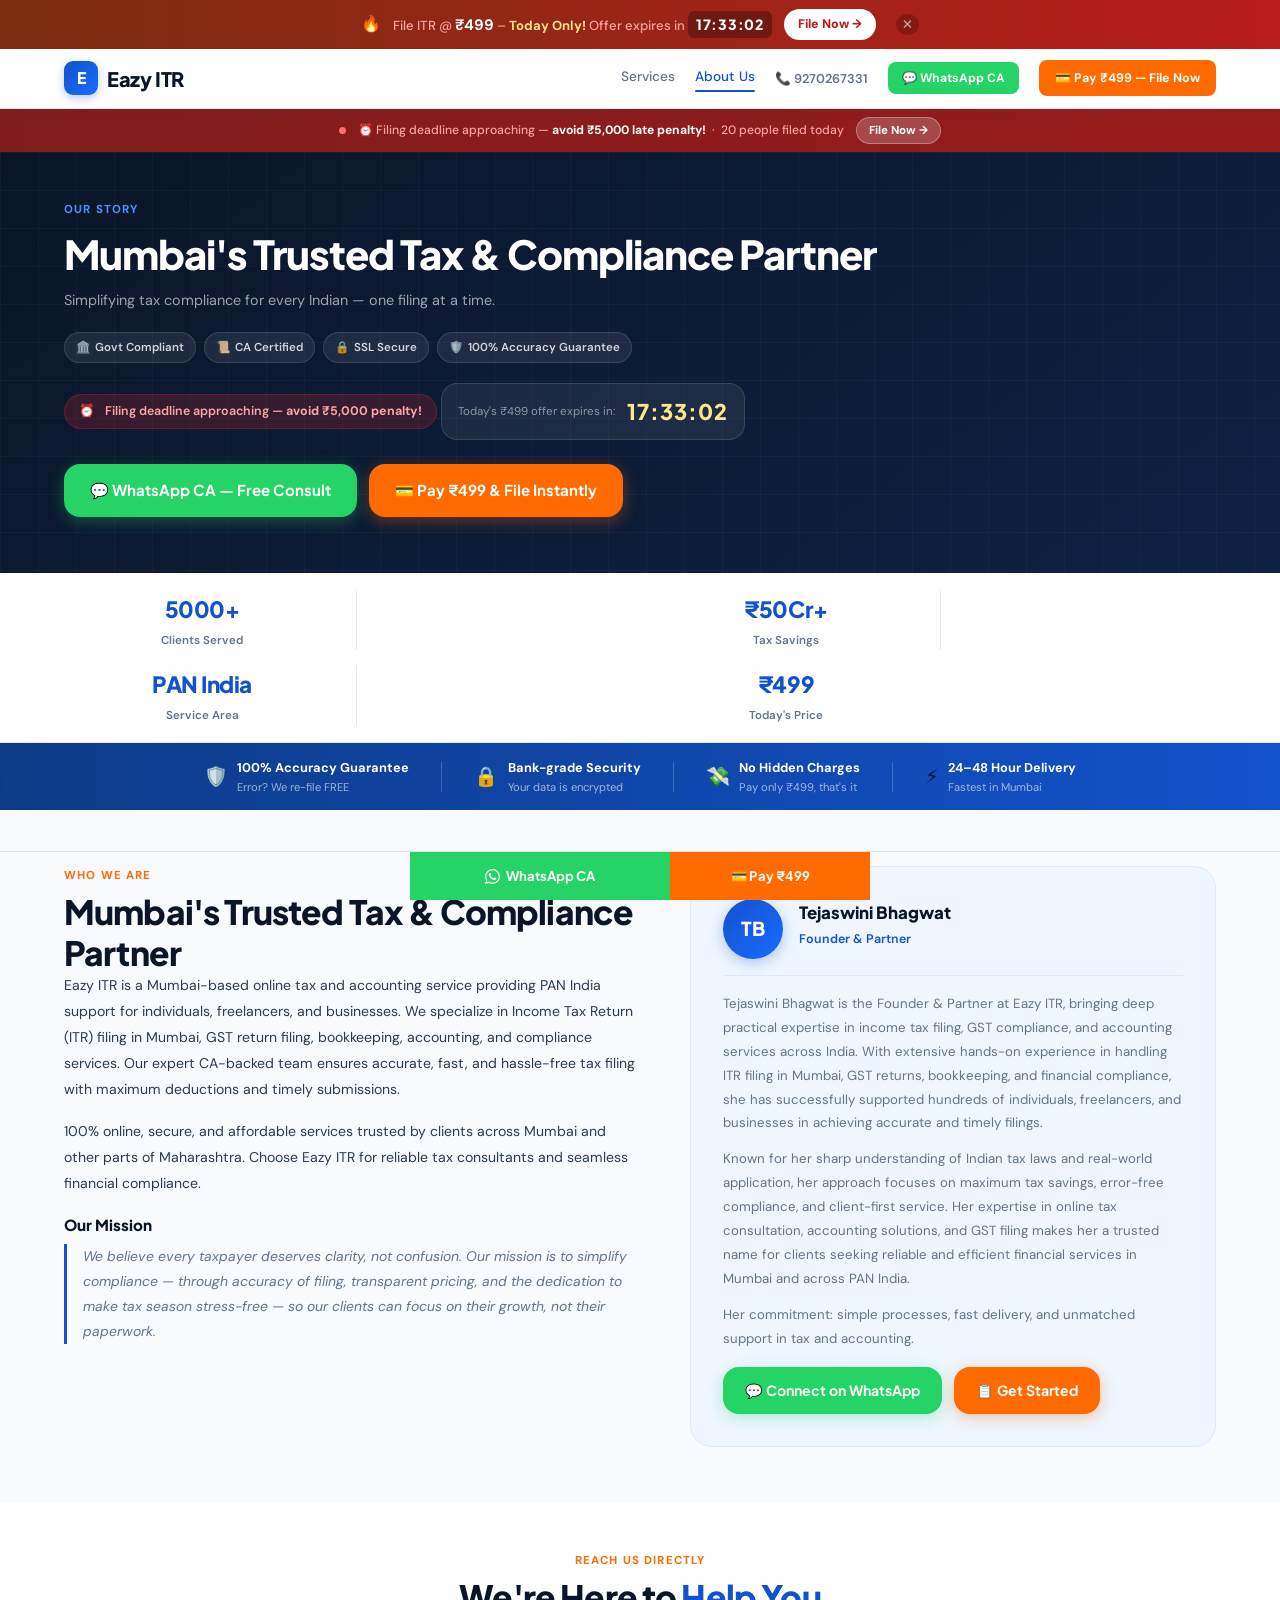
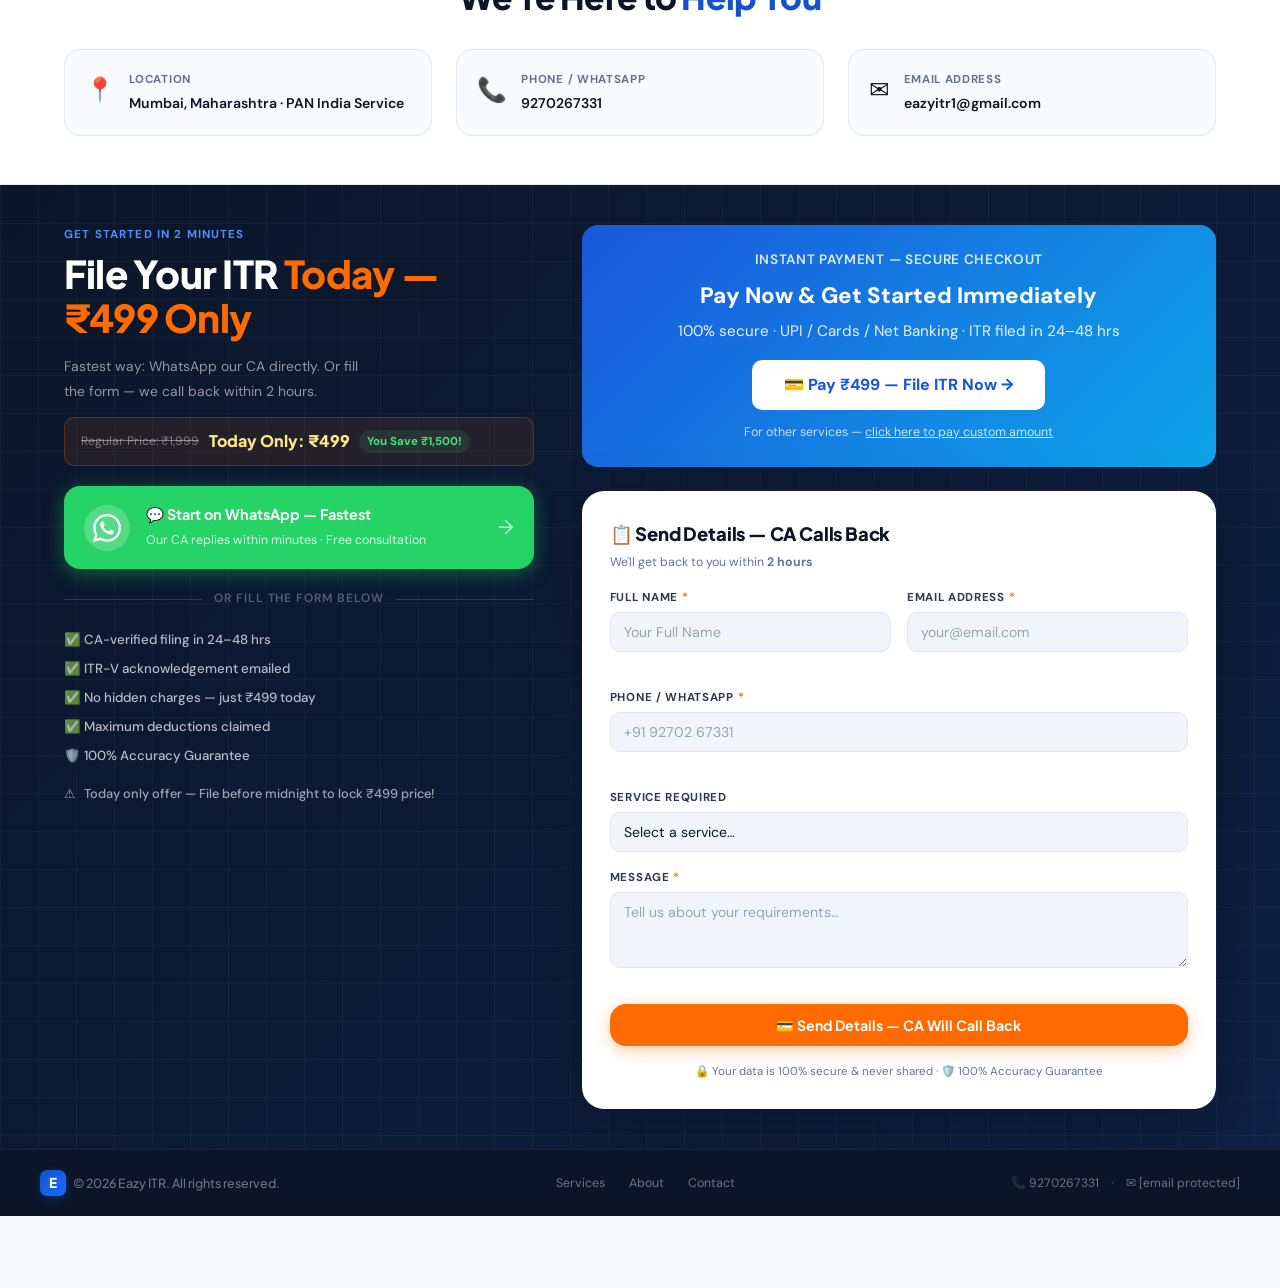
==== commit 4140c9b1: "Add files via upload" ====
--- a/about.html
+++ b/about.html
@@ -39,7 +39,7 @@
   <div class="ob-inner">
     <span class="ob-fire">🔥</span>
     <span class="ob-text">File ITR @ <strong>₹499</strong> – <em>Today Only!</em> Offer expires in <span class="ob-countdown" id="bannerCountdown">--:--:--</span></span>
-    <a href="#contact" class="ob-cta">File Now →</a>
+    <a href="https://rzp.io/rzp/FQWVKtvk" target="_blank" rel="noopener noreferrer" class="ob-cta">File Now →</a>
     <button class="ob-close" id="obClose" aria-label="Close">✕</button>
   </div>
 </div>
@@ -56,7 +56,7 @@
     <div class="mnav-div"></div>
     <a href="https://wa.me/919270267331" class="mnav-link green">💬 WhatsApp Us</a>
     <a href="tel:9270267331" class="mnav-link green">📞 Call Now</a>
-    <a href="#contact" class="mnav-cta">💳 Pay ₹499 &amp; File Instantly</a>
+    <a href="https://rzp.io/rzp/FQWVKtvk" target="_blank" rel="noopener noreferrer" class="mnav-cta">💳 Pay ₹499 &amp; File Instantly</a>
   </div>
 </div>
 
@@ -72,7 +72,7 @@
       <a href="about.html" class="nav-link active">About Us</a>
       <a href="tel:9270267331" class="nav-phone">📞 9270267331</a>
       <a href="https://wa.me/919270267331" class="nav-wa-btn">💬 WhatsApp CA</a>
-      <a href="#contact" class="nav-cta pulse-btn">💳 Pay ₹499 — File Now</a>
+      <a href="https://rzp.io/rzp/FQWVKtvk" target="_blank" rel="noopener noreferrer" class="nav-cta pulse-btn">💳 Pay ₹499 — File Now</a>
     </nav>
     <button class="hamburger" id="hamburger" aria-label="Open menu" aria-expanded="false">
       <span></span><span></span><span></span>
@@ -84,7 +84,7 @@
 <div class="urgency-topbar">
   <span class="ut-dot"></span>
   <span id="urgencyTopText">⏰ Filing deadline approaching — <strong>avoid ₹5,000 late penalty!</strong> &nbsp;·&nbsp; <span id="filedTodayTop"></span> people filed today</span>
-  <a href="#contact" class="ut-cta">File Now →</a>
+  <a href="https://rzp.io/rzp/FQWVKtvk" target="_blank" rel="noopener noreferrer" class="ut-cta">File Now →</a>
 </div>
 
 <!-- PAGE HERO -->
@@ -112,7 +112,7 @@
     </div>
     <div class="page-hero-ctas">
       <a href="https://wa.me/919270267331?text=Hi%2C%20I%20want%20to%20file%20my%20ITR%20at%20%E2%82%B9499.%20Please%20help." class="btn-wa btn-lg">💬 WhatsApp CA — Free Consult</a>
-      <a href="#contact" class="btn-primary btn-lg pulse-btn">💳 Pay ₹499 &amp; File Instantly</a>
+      <a href="https://rzp.io/rzp/FQWVKtvk" target="_blank" rel="noopener noreferrer" class="btn-primary btn-lg pulse-btn">💳 Pay ₹499 &amp; File Instantly</a>
     </div>
   </div>
 </section>
@@ -167,7 +167,7 @@
       <div id="founderBio" class="founder-bio"></div>
       <div class="founder-cta-row">
         <a href="https://wa.me/919270267331" class="btn-wa">💬 Connect on WhatsApp</a>
-        <a href="#contact" class="btn-primary">📋 Get Started</a>
+        <a href="https://rzp.io/rzp/FQWVKtvk" target="_blank" rel="noopener noreferrer" class="btn-primary">📋 Get Started</a>
       </div>
     </div>
   </div>
@@ -250,6 +250,14 @@
         <h3>Message Received!</h3>
         <p>Our CA will contact you within 2 hours. For fastest response —</p>
         <a href="https://wa.me/919270267331?text=Hi%2C%20I%20just%20submitted%20the%20form.%20Please%20help%20me%20file%20ITR." class="btn-wa" style="margin-top:1.25rem;">💬 WhatsApp for Instant Help</a>
+      </div>
+
+      <div class="razorpay-pay-block" style="background:linear-gradient(135deg,#1a56db 0%,#0ea5e9 100%);border-radius:16px;padding:1.5rem 1.75rem;margin-bottom:1.5rem;text-align:center;color:#fff;">
+        <p style="font-size:.85rem;font-weight:600;letter-spacing:.05em;opacity:.85;margin:0 0 .4rem;">INSTANT PAYMENT — SECURE CHECKOUT</p>
+        <h3 style="font-size:1.4rem;font-weight:800;margin:0 0 .25rem;">Pay Now & Get Started Immediately</h3>
+        <p style="font-size:.95rem;opacity:.9;margin:0 0 1rem;">100% secure · UPI / Cards / Net Banking · ITR filed in 24–48 hrs</p>
+        <a href="https://rzp.io/rzp/FQWVKtvk" target="_blank" rel="noopener noreferrer" style="display:inline-block;background:#fff;color:#1a56db;font-weight:800;font-size:1rem;padding:.75rem 2rem;border-radius:10px;text-decoration:none;transition:transform .2s;">💳 Pay ₹499 — File ITR Now →</a>
+        <p style="font-size:.78rem;opacity:.75;margin:.75rem 0 0;">For other services — <a href="https://razorpay.me/@eazyitr" target="_blank" rel="noopener noreferrer" style="color:#fff;text-decoration:underline;">click here to pay custom amount</a></p>
       </div>
 
       <form class="contact-form" id="contactForm" novalidate>
@@ -316,7 +324,7 @@
     <div class="footer-contact-row">
       <a class="footer-contact-link" href="tel:9270267331">📞 9270267331</a>
       <span class="footer-sep">·</span>
-      <a class="footer-contact-link" href="mailto:eazyitr1@gmail.com">✉ eazyitr1@gmail.com</a>
+      <a class="footer-contact-link" href="/cdn-cgi/l/email-protection#c0a5a1bab9a9b4b2f180a7ada1a9aceea3afad">✉ <span class="__cf_email__" data-cfemail="aacfcbd0d3c3ded89beacdc7cbc3c684c9c5c7">[email&#160;protected]</span></a>
     </div>
   </div>
 </footer>
@@ -328,11 +336,11 @@
     <svg width="15" height="15" viewBox="0 0 24 24" fill="currentColor"><path d="M17.472 14.382c-.297-.149-1.758-.867-2.03-.967-.273-.099-.471-.148-.67.15-.197.297-.767.966-.94 1.164-.173.199-.347.223-.644.075-.297-.15-1.255-.463-2.39-1.475-.883-.788-1.48-1.761-1.653-2.059-.173-.297-.018-.458.13-.606.134-.133.298-.347.446-.52.149-.174.198-.298.298-.497.099-.198.05-.371-.025-.52-.075-.149-.669-1.612-.916-2.207-.242-.579-.487-.5-.669-.51-.173-.008-.371-.01-.57-.01-.198 0-.52.074-.792.372-.272.297-1.04 1.016-1.04 2.479 0 1.462 1.065 2.875 1.213 3.074.149.198 2.096 3.2 5.077 4.487.709.306 1.262.489 1.694.625.712.227 1.36.195 1.871.118.571-.085 1.758-.719 2.006-1.413.248-.694.248-1.289.173-1.413-.074-.124-.272-.198-.57-.347m-5.421 7.403h-.004a9.87 9.87 0 01-5.031-1.378l-.361-.214-3.741.982.998-3.648-.235-.374a9.86 9.86 0 01-1.51-5.26c.001-5.45 4.436-9.884 9.888-9.884 2.64 0 5.122 1.03 6.988 2.898a9.825 9.825 0 012.893 6.994c-.003 5.45-4.437 9.884-9.885 9.884m8.413-18.297A11.815 11.815 0 0012.05 0C5.495 0 .16 5.335.157 11.892c0 2.096.547 4.142 1.588 5.945L.057 24l6.305-1.654a11.882 11.882 0 005.683 1.448h.005c6.554 0 11.89-5.335 11.893-11.893a11.821 11.821 0 00-3.48-8.413z"/></svg>
     WhatsApp CA
   </a>
-  <a href="#contact" class="scta-file">💳 Pay ₹499</a>
+  <a href="https://rzp.io/rzp/FQWVKtvk" target="_blank" rel="noopener noreferrer" class="scta-file">💳 Pay ₹499</a>
 </div>
 
 <!-- FLOATING CTA BUTTON -->
-<a href="#contact" class="floating-cta" id="floatingCta" aria-label="File My ITR Now">
+<a href="https://rzp.io/rzp/FQWVKtvk" target="_blank" rel="noopener noreferrer" class="floating-cta" id="floatingCta" aria-label="File My ITR Now">
   <span class="fcta-icon">⚡</span>
   <span class="fcta-text">File My ITR Now</span>
 </a>
@@ -359,9 +367,9 @@
       <span class="exit-orig">₹599</span>
       <span class="exit-now">₹499 Only</span>
     </div>
-    <a href="#contact" class="btn-primary btn-full exit-cta pulse-btn" id="exitCta">✅ Claim ₹100 OFF — File Now</a>
+    <a href="https://rzp.io/rzp/FQWVKtvk" target="_blank" rel="noopener noreferrer" class="btn-primary btn-full exit-cta pulse-btn" id="exitCta">✅ Claim ₹100 OFF — File Now</a>
     <a href="https://wa.me/919270267331?text=Hi%2C%20I%20want%20to%20claim%20the%20%E2%82%B9100%20off%20offer." class="btn-wa btn-full" style="margin-top:.6rem;">💬 Claim via WhatsApp</a>
-    <p class="exit-note" id="exitDecline">No thanks, I'll pay full price later →</p>
+    <p class="exit-note" id="exitDecline">No thanks, I'll pay full price later.</p>
   </div>
 </div>
 
